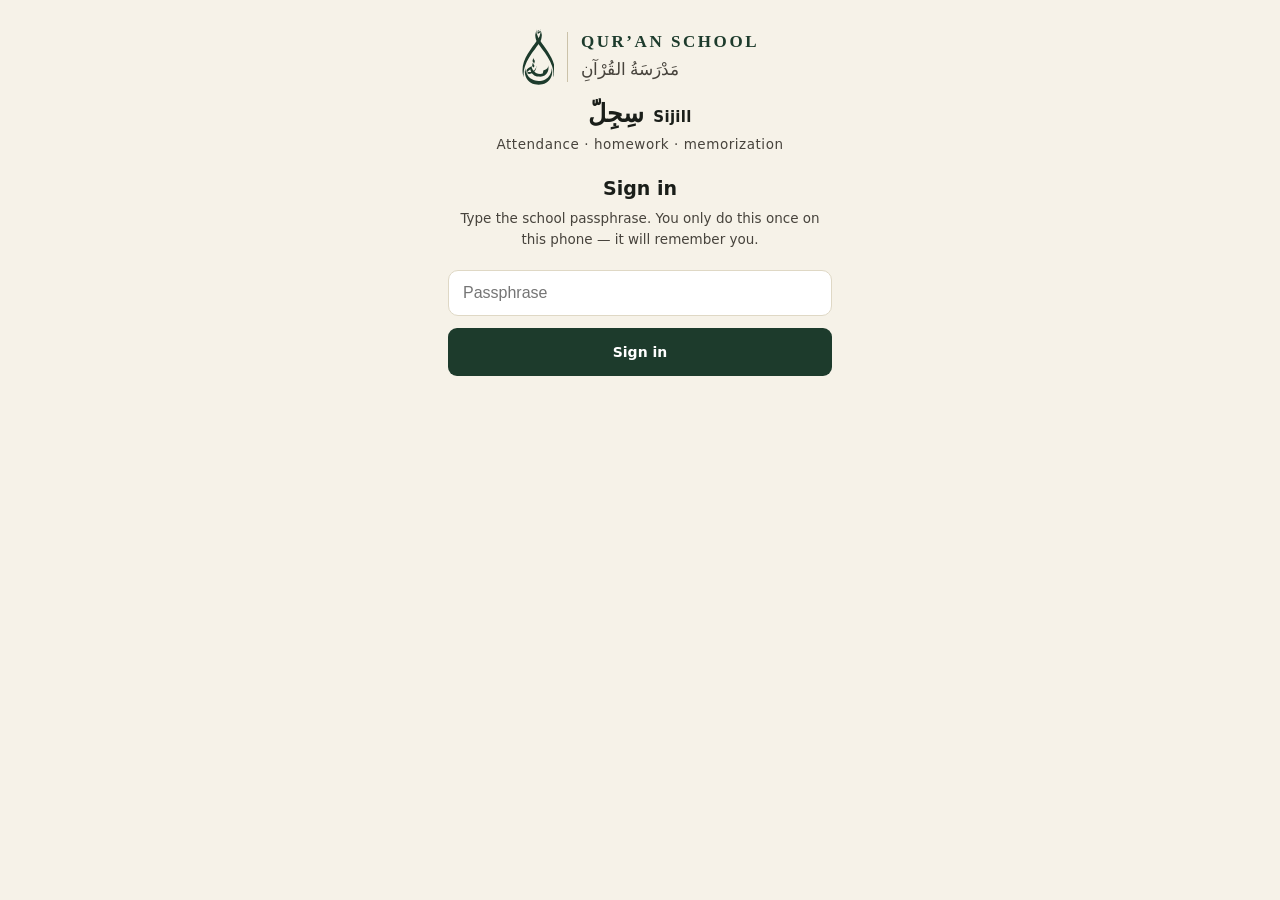
==== index.html @ 25817081 "Add files via upload" ====
<!doctype html>
<html lang="en">
<head>
<meta charset="utf-8">
<meta name="viewport" content="width=device-width,initial-scale=1,viewport-fit=cover">
<meta name="theme-color" content="#1D3B2C">
<title>Sijill · Teacher</title>
<!-- No web fonts, on purpose. Loading them would mean every phone that opens
     this page asks Google for a file before it can draw the screen: a third
     party told who is using the school's tool and when, a delay on a weak
     classroom signal, and a page that renders wrong if that request fails.
     The stacks in sijill.css use what the phone already has. -->
<link rel="stylesheet" href="sijill.css">
<link rel="icon" href="icon-t-192.png?v=4">
<!-- 180 is the size iOS actually wants, and ?v=2 gets past a cached copy of
     the old one. A shortcut already on a home screen keeps its picture until
     it is deleted and added again — nothing served from here can change it. -->
<link rel="apple-touch-icon" sizes="180x180" href="icon-t-180.png?v=4">
<link rel="manifest" href="manifest.json?v=4">
<style>
  /* screens that only exist in the real app, not in the mockup */
  .gate{max-width:420px;margin:0 auto;padding:28px 18px}
  .gate .logo{justify-content:center;margin-bottom:22px}
  .gate h1{font-size:19px;margin:0 0 6px;text-align:center}
  .gate p{font-size:13.5px;color:var(--ink-2);text-align:center;margin:0 0 20px;line-height:1.55}
  .gate input[type=password],.gate input[type=text]{width:100%;padding:13px 14px;font-size:16px;
    border:1px solid var(--line);border-radius:10px;background:var(--surface);color:var(--ink)}
  .gate .btn{width:100%;margin-top:12px;padding:13px}
  .err{background:var(--crit-soft);border:1px solid var(--crit);color:var(--crit);
    border-radius:10px;padding:10px 12px;font-size:13px;font-weight:600;margin-top:12px}
  .err[hidden]{display:none}
  .pick{display:flex;flex-direction:column;gap:7px;margin-top:6px}
  .pick button{background:var(--surface);border:1px solid var(--line);border-radius:10px;
    padding:13px 15px;font-size:15px;font-weight:600;text-align:start;color:var(--ink)}
  .pick button:hover{background:var(--surface-2)}
  .spin{display:inline-block;width:14px;height:14px;border:2px solid var(--line-2);
    border-top-color:var(--lapis);border-radius:50%;animation:sp .7s linear infinite;vertical-align:-2px}
  @keyframes sp{to{transform:rotate(360deg)}}
  .loading{padding:26px;text-align:center;color:var(--ink-3);font-size:13.5px}

  /* Phones. A teacher holding a phone one-handed in a classroom must never
     have to scroll sideways to find a button, so nothing is allowed to push
     the page wider than the screen. */
  .bar{flex-wrap:wrap;row-gap:8px}
  #whoAmI{max-width:38vw;overflow:hidden;text-overflow:ellipsis;white-space:nowrap}
  #classPick{max-width:44vw}
  /* `clip`, not `hidden`. They look identical, but overflow-x:hidden makes the
     element a scroll container, and that silently stopped position:sticky from
     working for the "3 of 8 still to go" counter — it scrolled away exactly as
     before while the CSS claimed otherwise. `overflow-x:clip` cuts off sideways
     overflow without creating a scroll container. */
  html,body{max-width:100%;overflow-x:clip}
  .wrap,.pad,.ctx{max-width:100%}
  .srow .nm{overflow-wrap:anywhere}
  /* Comfortable tap targets — Apple and Google both say 44px. */
  .seg3 button{min-width:42px;height:38px}
  .gb{min-width:38px;height:36px}
  .chip{padding:8px 13px}
  .mini,#whoAmI{min-height:34px}
  /* The language/theme bar is pinned to the bottom, so the page needs room
     underneath it or the last card sits behind it and cannot be read. */
  body{padding-bottom:calc(64px + env(safe-area-inset-bottom,0px))}

  /* Students' names are written in Latin letters and they appear inside
     Arabic sentences. Without isolating them, the browser's bidirectional
     rules drag the full stop to the wrong end and "Jad H." comes out as
     ".Jad H". Isolation tells it to lay each name out on its own terms. */
  /* `plaintext` reads the first real letter and lays the whole run out in
     that direction — the CSS equivalent of dir="auto". `isolate` alone was
     not enough: the box was still right-to-left, so "Jad H." kept coming out
     as ".Jad H". This also does the right thing if a name IS Arabic, which
     `direction: ltr` would not. */
  .srow .nm, #stuName, #clsTitle, #whoAmI, #coordWho, .pick button, .kid,
  .irow .tr, td, .lbl{
    unicode-bidi:plaintext; text-align:start;
  }
  /* Lines that genuinely mix both scripts only need the parts kept apart. */
  #clsDate, #stuSub, .sess .d, .dt, .irow .m{ unicode-bidi:isolate; }
  .proto .rt button{min-height:34px;min-width:44px}
  .empty{padding:22px;text-align:center;color:var(--ink-3);font-size:13.5px}
</style>
</head>
<body>

<!-- Qur’an School's mark, inlined once per page as a sprite.
     It has to be inline: currentColor does NOT cross into an SVG loaded with
     <img src>, which renders in its own context — so an external file comes out
     black whatever the page's colour is, in both themes. Inline + <use> lets one
     copy of the path data serve every placement and still take the theme's
     colour. -->
<svg width="0" height="0" style="position:absolute" aria-hidden="true" focusable="false">
  <symbol id="crest-mark" viewBox="4.1 -0.2 7.7 14"><path d="M7.8,0.1C7.6,0.5,7.5,1,7.4,1.5c0,0.4,0.1,0.8,0.2,1.2C8,3.5,8.5,4.1,9,4.8c1,1.3,2,2.7,2.5,4.3
		c0.3,0.9,0.4,1.8,0.2,2.7c0,0.1,0-0.1,0,0c0-0.1,0.1-0.2,0.1-0.3c0.1-0.2,0.1-0.4,0.2-0.6c0.6-3.2-1.9-5.7-3.5-8.2
		C8.2,2.3,8,1.9,7.9,1.5C7.8,1.3,7.7,1.1,7.7,0.9c0-0.1,0-0.2,0-0.3c0,0,0-0.1,0-0.1c0,0,0-0.1,0-0.1c0.1-0.3,0-0.1-0.2,0.6
		c0.1-0.2,0.1-0.5,0.2-0.7C7.8,0.2,7.8-0.1,7.8,0.1L7.8,0.1z"/><path d="M8.6,0.1C8.8,0.5,8.9,1,9,1.5c0,0.4-0.1,0.8-0.2,1.2C8.4,3.5,7.9,4.1,7.4,4.8c-1,1.3-2,2.7-2.5,4.3
		c-0.3,0.9-0.4,1.8-0.2,2.7c0,0.1,0-0.1,0,0c0-0.1-0.1-0.2-0.1-0.3c-0.1-0.2-0.1-0.4-0.2-0.6C3.9,7.6,6.3,5.1,7.9,2.7
		c0.2-0.4,0.5-0.7,0.6-1.1c0.1-0.2,0.1-0.4,0.2-0.7c0-0.1,0-0.2,0-0.3c0,0,0-0.1,0-0.1c0,0,0-0.1,0-0.1C8.6,0,8.7,0.2,8.8,0.9
		C8.8,0.7,8.7,0.5,8.7,0.2C8.6,0.2,8.6-0.1,8.6,0.1L8.6,0.1z"/><path d="M11.5,10.2c0-0.2,0-0.4-0.1-0.6c0-0.1,0-0.2,0-0.3c0,0,0-0.1,0,0c0,0.6-0.1,1.2-0.4,1.7
	c-1.1,2.1-4.4,2.1-5.5,0.1c0,0,0,0,0-0.1C5.1,10.5,5,9.9,5,9.3c0-0.1,0,0.1,0,0c0,0.1,0,0.2,0,0.3c0,0.2-0.1,0.4-0.1,0.6
	c0,0.1,0,0.1,0,0.2c0,1.4,1,2.7,2.4,3c0.6,0.1,1.3,0.1,1.8,0c1.4-0.3,2.4-1.6,2.4-3C11.5,10.3,11.5,10.2,11.5,10.2z"/><path d="M6.5,8.8"/><path d="M6.5,9c0,0,0.1,0.6,0.3,0.9c0.4,0.7,1.1,1,1.8,1v0c0,0,0,0,0,0c0,0,0,0,0,0v0c0.2,0,0.4,0,0.6-0.1
		c0-0.1,0.1-0.3,0.1-0.4c0,0,0.1-0.4,0.1-0.4c0,0,0,0,0.1,0c0.6-0.1,1.1-0.6,1.1-1.2c0,0,0,0,0,0c0,0,0,0,0,0c0,0.1,0,0.1,0,0.2
		c0,0.1,0,0.2,0,0.4c0,0,0,0.1,0,0.1c0,0.9-0.6,1.8-1.6,2c-0.2,0-0.4,0.1-0.6,0c-0.2,0-0.4,0-0.6,0c-0.9-0.2-1.5-1-1.6-1.8
		c0,0.1-0.1,0.1-0.1,0.2c-0.3,0.3-0.7,0.4-0.8,0.9c0,0.1,0-0.1,0-0.1c0-0.2,0-0.3,0-0.5c0-0.3,0.1-0.5,0.4-0.7
		C6.1,9.3,6.4,9.2,6.5,9c0-0.1,0-0.1,0-0.1l0-0.1"/><path d="M5.5,10.8c0.7,0.2,1.4,0,1.8-0.6c0.3-0.4,0.4-0.9,0.4-1.3c0-0.1,0-0.1,0,0c0,0.1,0,0.2,0,0.3
		c0,0,0.1-0.4,0-0.2c0,0,0,0.1,0,0.1c0,0.1-0.1,0.2-0.1,0.3C7.5,9.6,7.3,9.8,7.2,10c-0.4,0.4-1.1,0.5-1.6,0.4
		C5.6,10.3,5.5,10.8,5.5,10.8L5.5,10.8z"/><path d="M8.2,1.1C8.1,1.2,8,1.3,8,1.3c0,0,0,0,0,0c0,0,0,0,0,0l0-0.2c0,0,0-0.1,0-0.1C8,1,7.9,0.9,8,0.7l0-0.3
	c0,0,0,0,0.1,0c0.1,0,0.1,0,0.2,0c0.1,0,0.1,0.1,0.1,0.1l0,0.2c0,0,0,0,0,0c0,0,0,0,0,0c0-0.1-0.1-0.1-0.1-0.1c-0.1,0-0.1,0-0.2,0
	c0,0.1,0.1,0.2,0.2,0.1c0.1,0,0.2-0.1,0.4-0.2l0,0.3C8.5,0.9,8.4,1,8.2,1.1z"/><path d="M7.2,8.9c0-0.3-0.4-0.5-0.4-0.8c0,0,0,0.1,0,0.1c0,0,0,0,0,0c0,0,0-0.1,0-0.1c0,0,0,0.1,0,0.1
		c0,0.2-0.1,0.3-0.1,0.5c-0.1,0.2,0,0.3,0.1,0.5C6.9,9.2,7.1,9.3,7,9.5c0-0.1,0.1-0.2,0.1-0.3C7.2,9.1,7.2,9,7.2,8.9L7.2,8.9z"/><path d="M7.3,7.8c0-0.3-0.4-0.5-0.4-0.8c0,0,0,0.1,0,0.1c0,0,0,0,0,0c0,0,0-0.1,0-0.1c0,0,0,0.1,0,0.1
		c0,0.2-0.1,0.3-0.1,0.5C6.7,7.7,6.7,7.9,6.9,8C7,8.2,7.1,8.3,7.1,8.5c0-0.1,0.1-0.2,0.1-0.3C7.2,8.1,7.3,8,7.3,7.8L7.3,7.8z"/></symbol>
  <symbol id="crest-full" viewBox="0 0 16 16"><path d="M4.5,14.5h0.2l0.3,0.8l0.3-0.8h0.2v0.9H5.4v-0.8h0l-0.3,0.8H5l-0.3-0.8h0v0.8H4.5V14.5z"/><path d="M6.1,14.5h0.1l0.4,0.9H6.5l-0.1-0.2H6l-0.1,0.2H5.7L6.1,14.5z M6.2,14.6L6,15.1h0.4L6.2,14.6z"/><path d="M6.8,14.5h0.3c0.1,0,0.1,0,0.2,0c0.1,0,0.1,0.1,0.2,0.1s0.1,0.1,0.1,0.1s0,0.1,0,0.2c0,0.1,0,0.1,0,0.2
			c0,0.1-0.1,0.1-0.1,0.2c0,0-0.1,0.1-0.2,0.1s-0.1,0-0.2,0H6.8V14.5z M6.9,15.3h0.1c0.1,0,0.1,0,0.2,0c0,0,0.1,0,0.1-0.1
			c0,0,0.1-0.1,0.1-0.1c0,0,0-0.1,0-0.2c0-0.1,0-0.1,0-0.1c0,0,0-0.1-0.1-0.1c0,0-0.1-0.1-0.1-0.1c0,0-0.1,0-0.1,0H6.9V15.3z"/><path d="M7.8,14.5H8c0,0,0,0,0.1,0s0,0,0.1,0c0,0,0,0,0.1,0c0,0,0,0,0.1,0c0,0,0,0,0,0c0,0,0,0,0,0c0,0,0,0,0,0.1
			c0,0,0,0,0,0.1s0,0.1,0,0.1c0,0,0,0,0,0.1s0,0-0.1,0c0,0,0,0-0.1,0v0c0,0,0,0,0,0c0,0,0,0,0,0c0,0,0,0,0,0.1l0.2,0.4H8.3l-0.1-0.3
			c0,0,0,0,0-0.1s0,0,0,0c0,0,0,0,0,0s0,0,0,0H7.9v0.4H7.8V14.5z M7.9,14.9H8c0.1,0,0.1,0,0.2,0c0,0,0.1-0.1,0.1-0.1
			c0,0,0-0.1,0-0.1c0,0-0.1,0-0.1,0H7.9V14.9z"/><path d="M8.9,14.5h0.1l0.4,0.9H9.3l-0.1-0.2H8.8l-0.1,0.2H8.5L8.9,14.5z M9,14.6l-0.2,0.5h0.4L9,14.6z"/><path d="M10,14.6C10,14.6,10,14.6,10,14.6C10,14.6,10,14.6,10,14.6c-0.1,0-0.1,0-0.1,0c0,0,0,0,0,0c0,0,0,0-0.1,0
			s0,0-0.1,0c0,0,0,0,0,0c0,0,0,0,0,0.1c0,0,0,0.1,0,0.1s0,0,0.1,0.1c0,0,0.1,0,0.1,0c0,0,0.1,0,0.1,0s0,0,0.1,0.1c0,0,0,0,0,0.1
			s0,0.1,0,0.1c0,0,0,0.1,0,0.1c0,0,0,0.1-0.1,0.1s-0.1,0-0.1,0s-0.1,0-0.1,0c0,0-0.1,0-0.1,0c0,0-0.1,0-0.1,0l0-0.1c0,0,0,0,0,0
			c0,0,0,0,0,0s0,0,0.1,0c0,0,0,0,0.1,0c0,0,0,0,0.1,0c0,0,0,0,0.1,0s0,0,0,0c0,0,0,0,0-0.1s0,0,0-0.1s0,0,0,0c0,0,0,0-0.1,0
			c0,0,0,0-0.1,0c0,0-0.1,0-0.1,0c0,0,0,0-0.1-0.1s0,0,0-0.1c0,0,0-0.1,0-0.1c0,0,0-0.1,0-0.1s0-0.1,0.1-0.1c0,0,0.1,0,0.1,0
			c0,0,0.1,0,0.1,0c0,0,0.1,0,0.1,0c0,0,0.1,0,0.1,0L10,14.6z"/><path d="M10.6,14.5h0.1l0.4,0.9H11l-0.1-0.2h-0.5l-0.1,0.2h-0.1L10.6,14.5z M10.6,14.6l-0.2,0.5h0.4L10.6,14.6z"/><path d="M11.3,14.5h0.1v0.4h0.5v-0.4H12v0.9h-0.1V15h-0.5v0.4h-0.1V14.5z"/><path d="M7.8,0.1C7.6,0.5,7.5,1,7.4,1.5c0,0.4,0.1,0.8,0.2,1.2C8,3.5,8.5,4.1,9,4.8c1,1.3,2,2.7,2.5,4.3
		c0.3,0.9,0.4,1.8,0.2,2.7c0,0.1,0-0.1,0,0c0-0.1,0.1-0.2,0.1-0.3c0.1-0.2,0.1-0.4,0.2-0.6c0.6-3.2-1.9-5.7-3.5-8.2
		C8.2,2.3,8,1.9,7.9,1.5C7.8,1.3,7.7,1.1,7.7,0.9c0-0.1,0-0.2,0-0.3c0,0,0-0.1,0-0.1c0,0,0-0.1,0-0.1c0.1-0.3,0-0.1-0.2,0.6
		c0.1-0.2,0.1-0.5,0.2-0.7C7.8,0.2,7.8-0.1,7.8,0.1L7.8,0.1z"/><path d="M8.6,0.1C8.8,0.5,8.9,1,9,1.5c0,0.4-0.1,0.8-0.2,1.2C8.4,3.5,7.9,4.1,7.4,4.8c-1,1.3-2,2.7-2.5,4.3
		c-0.3,0.9-0.4,1.8-0.2,2.7c0,0.1,0-0.1,0,0c0-0.1-0.1-0.2-0.1-0.3c-0.1-0.2-0.1-0.4-0.2-0.6C3.9,7.6,6.3,5.1,7.9,2.7
		c0.2-0.4,0.5-0.7,0.6-1.1c0.1-0.2,0.1-0.4,0.2-0.7c0-0.1,0-0.2,0-0.3c0,0,0-0.1,0-0.1c0,0,0-0.1,0-0.1C8.6,0,8.7,0.2,8.8,0.9
		C8.8,0.7,8.7,0.5,8.7,0.2C8.6,0.2,8.6-0.1,8.6,0.1L8.6,0.1z"/><path d="M11.5,10.2c0-0.2,0-0.4-0.1-0.6c0-0.1,0-0.2,0-0.3c0,0,0-0.1,0,0c0,0.6-0.1,1.2-0.4,1.7
	c-1.1,2.1-4.4,2.1-5.5,0.1c0,0,0,0,0-0.1C5.1,10.5,5,9.9,5,9.3c0-0.1,0,0.1,0,0c0,0.1,0,0.2,0,0.3c0,0.2-0.1,0.4-0.1,0.6
	c0,0.1,0,0.1,0,0.2c0,1.4,1,2.7,2.4,3c0.6,0.1,1.3,0.1,1.8,0c1.4-0.3,2.4-1.6,2.4-3C11.5,10.3,11.5,10.2,11.5,10.2z"/><path d="M6.5,8.8"/><path d="M6.5,9c0,0,0.1,0.6,0.3,0.9c0.4,0.7,1.1,1,1.8,1v0c0,0,0,0,0,0c0,0,0,0,0,0v0c0.2,0,0.4,0,0.6-0.1
		c0-0.1,0.1-0.3,0.1-0.4c0,0,0.1-0.4,0.1-0.4c0,0,0,0,0.1,0c0.6-0.1,1.1-0.6,1.1-1.2c0,0,0,0,0,0c0,0,0,0,0,0c0,0.1,0,0.1,0,0.2
		c0,0.1,0,0.2,0,0.4c0,0,0,0.1,0,0.1c0,0.9-0.6,1.8-1.6,2c-0.2,0-0.4,0.1-0.6,0c-0.2,0-0.4,0-0.6,0c-0.9-0.2-1.5-1-1.6-1.8
		c0,0.1-0.1,0.1-0.1,0.2c-0.3,0.3-0.7,0.4-0.8,0.9c0,0.1,0-0.1,0-0.1c0-0.2,0-0.3,0-0.5c0-0.3,0.1-0.5,0.4-0.7
		C6.1,9.3,6.4,9.2,6.5,9c0-0.1,0-0.1,0-0.1l0-0.1"/><path d="M5.5,10.8c0.7,0.2,1.4,0,1.8-0.6c0.3-0.4,0.4-0.9,0.4-1.3c0-0.1,0-0.1,0,0c0,0.1,0,0.2,0,0.3
		c0,0,0.1-0.4,0-0.2c0,0,0,0.1,0,0.1c0,0.1-0.1,0.2-0.1,0.3C7.5,9.6,7.3,9.8,7.2,10c-0.4,0.4-1.1,0.5-1.6,0.4
		C5.6,10.3,5.5,10.8,5.5,10.8L5.5,10.8z"/><path d="M8.2,1.1C8.1,1.2,8,1.3,8,1.3c0,0,0,0,0,0c0,0,0,0,0,0l0-0.2c0,0,0-0.1,0-0.1C8,1,7.9,0.9,8,0.7l0-0.3
	c0,0,0,0,0.1,0c0.1,0,0.1,0,0.2,0c0.1,0,0.1,0.1,0.1,0.1l0,0.2c0,0,0,0,0,0c0,0,0,0,0,0c0-0.1-0.1-0.1-0.1-0.1c-0.1,0-0.1,0-0.2,0
	c0,0.1,0.1,0.2,0.2,0.1c0.1,0,0.2-0.1,0.4-0.2l0,0.3C8.5,0.9,8.4,1,8.2,1.1z"/><path d="M7.2,8.9c0-0.3-0.4-0.5-0.4-0.8c0,0,0,0.1,0,0.1c0,0,0,0,0,0c0,0,0-0.1,0-0.1c0,0,0,0.1,0,0.1
		c0,0.2-0.1,0.3-0.1,0.5c-0.1,0.2,0,0.3,0.1,0.5C6.9,9.2,7.1,9.3,7,9.5c0-0.1,0.1-0.2,0.1-0.3C7.2,9.1,7.2,9,7.2,8.9L7.2,8.9z"/><path d="M7.3,7.8c0-0.3-0.4-0.5-0.4-0.8c0,0,0,0.1,0,0.1c0,0,0,0,0,0c0,0,0-0.1,0-0.1c0,0,0,0.1,0,0.1
		c0,0.2-0.1,0.3-0.1,0.5C6.7,7.7,6.7,7.9,6.9,8C7,8.2,7.1,8.3,7.1,8.5c0-0.1,0.1-0.2,0.1-0.3C7.2,8.1,7.3,8,7.3,7.8L7.3,7.8z"/></symbol>
</svg>


<!-- ===================== SIGN IN ===================== -->
<section class="view" id="v-gate">
  <div class="gate">
    <!-- The school owns the tool, so the school is read first: its mark and
         name the way the website sets them, then Sijill underneath as the
         thing you are signing in to. The old order read as one name,
         "Sijill Qur'an School". -->
    <div class="slock">
      <svg class="school" aria-hidden="true" focusable="false"><use href="#crest-mark"/></svg>
      <span class="slock-rule"></span>
      <span class="slock-t">
        <span class="slock-en schoolname" id="gateSchool">Qur’an School</span>
        <span class="slock-ar">مَدْرَسَةُ القُرْآنِ</span>
      </span>
    </div>
    <div class="applock"><span class="ar">سِجِلّ</span><span class="en">Sijill</span></div>
    <p class="tagline" data-t="tagline">Attendance · homework · memorization</p>
    <h1 data-t="gateTitle">Sign in</h1>
    <p data-t="gateHelp">Type the school passphrase. You only do this once on this phone — it will remember you.</p>
    <form id="gateForm" autocomplete="off">
      <input type="password" id="gatePass" placeholder="Passphrase" autocomplete="current-password" enterkeyhint="go">
      <button class="btn" type="submit" id="gateGo" data-t="gateGo">Sign in</button>
    </form>
    <div class="err" id="gateErr" hidden></div>
  </div>
</section>

<!-- ===================== PICK YOUR NAME ===================== -->
<section class="view" id="v-who" hidden>
  <div class="gate">
    <div class="slock">
      <svg class="school" aria-hidden="true" focusable="false"><use href="#crest-mark"/></svg>
      <span class="slock-rule"></span>
      <span class="slock-t">
        <span class="slock-en schoolname">Qur’an School</span>
        <span class="slock-ar">مَدْرَسَةُ القُرْآنِ</span>
      </span>
    </div>
    <div class="applock"><span class="ar">سِجِلّ</span><span class="en">Sijill</span></div>
    <p class="tagline" data-t="tagline">Attendance · homework · memorization</p>
    <h1 data-t="whoTitle">Who is teaching?</h1>
    <p data-t="whoHelp">Pick your name. Everything you record today is signed with it, so a mistake can always be traced back and corrected.</p>
    <div class="pick" id="whoList"></div>
    <div style="height:14px"></div>
    <button class="btn ghost sm" id="whoAdd" data-t="whoAdd">My name is not on the list</button>
    <div class="err" id="whoErr" hidden></div>
  </div>
</section>

<!-- ===================== TEACHER · CLASS ===================== -->
<section class="view wrap" id="v-class" hidden>
  <div class="bar">
    <!-- Only when a coordinator opened this register from their calendar.
         The class view is normally the home screen and has nothing to go back
         to; arriving from the calendar it does, and without this there is no
         way out but the browser's own back. -->
    <button class="back" id="backCoord" data-t="back" hidden>‹ Back</button>
    <svg class="crest" aria-label="Qur’an School" role="img"><use href="#crest-mark"/></svg>
    <span class="barschool">Qur’an School</span>
    <div class="logo"><span class="ar">سِجِلّ</span><span class="en"><b>Sijill</b></span></div>
    <span class="sp"></span>
    <select id="classPick" class="mini" style="padding:6px 8px;max-width:140px"></select>
    <!-- The caret is the whole point: without it this reads as a label and
         nobody discovers that picking the wrong name is fixable. -->
    <button class="mini" id="whoAmI">—</button>
    <button class="mini" id="gear" title="Settings" aria-label="Settings">⚙</button>
  </div>
  <div class="ctx"><h1 id="clsTitle">—</h1><div class="sub" id="clsDate">—</div></div>
  <div class="pad">
    <!-- The class days, newest first, each carrying whether it was ever
         logged. A strip rather than a month grid: the school meets twice a
         week, so a month is thirty cells of which eight mean anything, and
         this is read with a thumb in a classroom. It is always visible
         rather than hidden behind the date, because a volunteer teacher does
         not tap grey text to find out it was a button. -->
    <div class="daystrip" id="dayStrip" hidden></div>
    <div id="saveBar"></div>
    <!-- Shown only when the register on screen is for a day still ahead. -->
    <div class="aheadnote" id="aheadNote" hidden></div>
    <!-- And when it is for a day deliberately chosen out of the past. Not a
         dialog: a standing line, because the mistake to design against is a
         teacher marking today's register against the 16th, and the defence
         for that is orientation that does not go away. -->
    <div class="backnote" id="backNote" hidden></div>
    <!-- "3 of 8 still to go" is the most useful thing on the screen and it
         used to scroll away the moment you started working. It now sticks. -->
    <div id="doneBar" class="sticky"></div>
    <!-- What is still missing on THIS day, in the teacher's own words. Here
         rather than only on the coordinator's screen: the person who can
         still fix it is the one looking at the register. -->
    <div id="gapBar" hidden></div>
    <div id="joinedBar" hidden></div>
    <!-- Mark all present keeps the full width; the two occasional buttons
         share a line, so the first student's name is above the fold. -->
    <div class="actionrow">
      <button class="btn" id="allPresent" data-t="markAll">Mark all present</button>
    </div>
    <div class="actionrow tight">
      <button class="btn ghost sm" id="bulkHw" data-t="bulkHw">+ Homework for the whole class</button>
      <button class="btn ghost sm" id="undoBtn" data-t="undo" disabled>↶ Undo last change</button>
    </div>
    <div class="tally" id="tally"></div>
    <div class="slist" id="slist"><div class="loading"><span class="spin"></span></div></div>
    <div style="height:14px"></div>
    <!-- The key to the trend arrows in front of each name. They have no room
         for words up there, so the words go here. -->
    <div id="trendKey"></div>
    <!-- What the class did together, read by every family in it. Below the
         register, because the register is the job and this is the write-up
         that follows it. -->
    <div class="cnote" id="cnoteBox" hidden>
      <h2 data-t="cnTitle">What the class did today</h2>
      <p class="warn" data-t="cnHint">Every parent in this class sees this. Write about the class, never about a child by name.</p>
      <textarea id="cnoteText" rows="3" maxlength="600"></textarea>
      <div class="row">
        <span class="count" id="cnoteCount"></span>
        <span class="sp"></span>
        <button class="btn ghost sm" id="cnoteClear" data-t="cnClear" hidden>Remove note</button>
        <button class="btn sm" id="cnoteSave" data-t="cnSave">Save note</button>
      </div>
      <div class="who" id="cnoteBy"></div>
    </div>
    <!-- Notices. Deliberately a separate box from the class note above, and
         below it: the note is a record of what happened, a notice is an
         announcement about what is going to. One box doing both would turn
         the record into a noticeboard, and the record is the thing families
         actually read. -->
    <div class="ntbox" id="noticeBox" hidden>
      <h2 data-t="ntTitle">Notice for families</h2>
      <div id="noticeList"></div>
      <button class="btn ghost sm" id="noticeAdd" data-t="ntAdd">Write a notice</button>
    </div>
    <div class="note" data-t="clsHint">Tap a name to record recitation. Everything saves as you tap.</div>
  </div>
</section>

<!-- ===================== TEACHER · STUDENT ===================== -->
<section class="view wrap" id="v-student" hidden>
  <div class="bar">
    <button class="back" id="backCls" data-t="back">‹ Back</button>
    <span class="brandsub"><svg class="crest" aria-hidden="true" focusable="false"><use href="#crest-mark"/></svg><span class="logo"><span class="ar">سِجِلّ</span><span class="en"><b>Sijill</b></span></span></span>
    <span class="sp"></span>
    <!-- Which child of how many, and a way to jump to a different one. The
         next name in the list is often not the next child the teacher will
         call, so "Next" alone would not be enough. -->
    <button class="mini" id="stuPos" hidden>— ⌄</button>
    <button class="mini" id="openTree" data-t="fullMushaf">☰ Full mushaf</button>
    <button class="mini" id="gearStu" title="Settings" aria-label="Settings">⚙</button>
  </div>
  <div class="ctx"><h1 id="stuName">—</h1><div class="sub" id="stuSub">—</div></div>
  <!-- Teachers asked to see what a family sees. It opens the real family
       page in preview mode, not a second rendering of it. -->
  <button class="lnk pvlink" id="pvOpen" data-t="pvOpen" hidden>See what the family sees</button>
  <div class="pad" id="stuBody"><div class="loading"><span class="spin"></span></div></div>
  <!-- The walk through the class. A teacher who has to go back to the list
       between every child loses their place eight times a night. -->
  <div class="pad" id="stuNav" hidden>
    <button class="btn" id="nextStu">Next student ›</button>
  </div>
</section>

<!-- ===================== FULL MUSHAF / LIVE AUDIT ===================== -->
<section class="view wrap" id="v-mushaf" hidden>
  <div class="bar">
    <button class="back" id="mtBack" data-t="back">‹ Back</button>
    <span class="brandsub"><svg class="crest" aria-hidden="true" focusable="false"><use href="#crest-mark"/></svg><span class="logo"><span class="ar">سِجِلّ</span><span class="en"><b>Sijill</b></span></span></span>
    <span class="sp"></span>
    <span class="mini" id="mtWho">—</span>
    <button class="mini" id="gearMushaf" title="Settings" aria-label="Settings">⚙</button>
  </div>
  <div class="ctx"><h1 id="mtTitle">—</h1><div class="sub" id="mtSub">—</div></div>
  <div class="pad" id="mtBody"><div class="loading"><span class="spin"></span></div></div>
</section>

<!-- ===================== COORDINATOR ===================== -->
<section class="view wrap wide" id="v-coord" hidden>
  <div class="bar">
    <button class="back" id="backCls2" data-t="back">‹ Back to class</button>
    <span class="brandsub"><svg class="crest" aria-hidden="true" focusable="false"><use href="#crest-mark"/></svg><span class="logo"><span class="ar">سِجِلّ</span><span class="en"><b>Sijill</b></span></span></span>
    <span class="sp"></span><span class="mini" id="coordWho">Coordinator</span>
    <button class="mini" id="gearCoord" title="Settings" aria-label="Settings">⚙</button>
  </div>
  <div class="pad">
    <div class="mtabs" id="ctabs"></div>
    <div id="cbody"><div class="loading"><span class="spin"></span></div></div>
  </div>
</section>

<div class="toast" id="toast" hidden><span id="toastMsg"></span><button id="toastUndo">Undo</button></div>
<div class="sheet" id="sheet" hidden><div class="in">
  <h3 id="shTitle"></h3><div id="shBody"></div>
  <div class="actionrow" style="margin-top:14px">
    <button class="btn" id="shOk">OK</button><button class="btn ghost" id="shNo">Cancel</button></div>
</div></div>

<!-- Language and theme used to hold a permanent strip across the bottom of
     every screen — two controls a teacher touches about twice a year, on the
     screen where vertical space is scarcest. They now live behind the ⚙ in
     the top bar, along with Sign out, which was previously one mis-tap away
     from the register and cost a passphrase to recover from.

     The buttons themselves stay in the page rather than being rebuilt inside
     the sheet: i18n.js writes the current language onto #lang by id, and a
     settings panel that rebuilt them would quietly stop showing the right
     one. The sheet borrows these nodes and hands them back. -->
<div class="proto" id="footer" hidden>
  <span class="tag" id="envTag">SIJILL</span>
  <span class="sw" style="flex:1"></span>
  <div class="rt" id="footerBtns"><button id="lang">العربية</button><button id="theme" aria-label="Light or dark"><svg class="ticon" viewBox="0 0 16 16" aria-hidden="true" focusable="false"><circle cx="8" cy="8" r="6.3" fill="none" stroke="currentColor" stroke-width="1.6"/><path d="M8 1.7a6.3 6.3 0 0 0 0 12.6z" fill="currentColor"/></svg></button></div>
</div>

<script src="config.js"></script>
<script src="api.js"></script>
<script src="i18n.js"></script>
<script src="app.js"></script>
<script src="coord.js"></script>
<script src="mushaf.js"></script>
</body>
</html>
---- sijill.css ----
/* Sijill · سِجِلّ — shared stylesheet
   Lifted unchanged from the signed-off mockup: same palette (validated for
   colour-blind readability), same dark mode, same right-to-left handling.
   If you change a colour here, re-check it against the attendance states —
   they are the one place colour carries meaning. */
:root{
  /* The school's own palette, taken from its website: cream paper, white
     cards, the deep green of the hero band, and the brass of its mark.
     --lapis keeps its name because 40-odd rules refer to it; it is now the
     brand green. Renaming it would touch every file for no gain. */
  --paper:#F6F2E8; --surface:#FFFFFF; --surface-2:#EDE7D7; --surface-3:#E2DAC5;
  --ink:#1A1E19; --ink-2:#47433C; --ink-3:#625E55;
  --line:#DFD8C5; --line-2:#CBC2A9;
  --lapis:#1D3B2C; --lapis-ink:#FFFFFF; --lapis-soft:#E4EBE3;
  /* Brass is an ACCENT only — never a button. It sits 1 degree of hue from
     the "late" amber below, so a brass button would read as a late marker. */
  --brass:#BAA168; --brass-ink:#826939; --brass-soft:#F3EBD8;
  --hw-new:#0F6B73; --hw-new-soft:#DCEDEF;   /* teal      — not a grade */
  --hw-rev:#9A4B2A; --hw-rev-soft:#F6E4DB;   /* terracotta — not a grade */
  /* 'average' shipped green, because it is a PASS and the semantics said
     green. Two classes in, teachers reported it reads as 'good' — which it
     does: two greens side by side, a thumb moving fast, and the meaning
     never gets a chance to matter. Legibility beats semantics on a button.
     Blue is the only hue left: amber is 'again' and 'late', purple is
     'not ready' and 'excused', crimson is an unexplained absence, and brass
     is the brand accent and never a button. It is also the kindest choice
     for a colour-blind teacher, green/amber being the confusable pair.
     Muted and slate-leaning rather than vivid, so it sits on warm cream. */
  --avg:#1F5E8C; --avg-soft:#DEEAF3; --avg-ink:#FFFFFF;
  /* attendance states — validated palette. Flags reuse the state colour of
     whatever caused them, so colour always means the same thing. The hues are
     unchanged from the navy design: teachers have already learned them, and
     they are the one place colour carries meaning rather than decoration. */
  --ok:#0E7551;   --ok-soft:#DDEADD;   --ok-ink:#FFFFFF;   /* present / solid  */
  --late:#916000; --late-fill:#D18F00; --late-soft:#F7E9CF;--late-ink:#2A1B00;  /* late only */
  --exc:#6A4BA8;  --exc-soft:#E8E1F4;  --exc-ink:#FFFFFF;  /* excused absence  */
  --crit:#98122B; --crit-soft:#F7DFD9; --crit-ink:#FFFFFF; /* unexplained      */
  --rev:#916000;  --rev-soft:#F7E9CF;                      /* needs review     */
  --shadow:0 1px 2px rgba(40,34,20,.07), 0 8px 24px -14px rgba(40,34,20,.26);
  /* Fonts the device already has. Nothing is downloaded from anywhere.
     The Arabic stacks name each platform's own Qur'anic-style face first —
     Geeza Pro on iPhone, Noto Naskh on Android, Traditional Arabic on
     Windows — so the surah names render in naskh rather than in whatever the
     sans-serif default happens to be. If a name is missing the browser simply
     moves to the next one; nothing breaks. */
  --sans:system-ui, -apple-system, "Segoe UI", Roboto, "Helvetica Neue", Arial, sans-serif;
  --mono:ui-monospace, SFMono-Regular, Menlo, Consolas, "Liberation Mono", monospace;
  --serif:"Amiri", "Scheherazade New", "Noto Naskh Arabic", "Geeza Pro",
          "Traditional Arabic", "Times New Roman", Georgia, serif;
  --calig:"Aref Ruqaa", "Amiri", "Noto Naskh Arabic", "Geeza Pro",
          "Traditional Arabic", Georgia, serif;
}
@media (prefers-color-scheme: dark){ :root:not([data-theme="light"]){
  /* The website is light-only, so this half has no reference to copy. It is
     built from the same two colours: the green pulled down to a near-black
     ground, the cream pulled up to become the ink, and the mark's gold kept
     as the accent. */
  --paper:#0E1411; --surface:#16201A; --surface-2:#1D2A22; --surface-3:#26352B;
  --ink:#ECE8DB; --ink-2:#C9C4B6; --ink-3:#9F9B91;
  --line:#2B3830; --line-2:#3B4A40;
  --lapis:#8FC9A6; --lapis-ink:#0C1710; --lapis-soft:#1B2E23;
  --brass:#D9B44A; --brass-ink:#E3C46E; --brass-soft:#2E2714;
  --hw-new:#6FC8D2; --hw-new-soft:#11292D;
  --hw-rev:#E8A183; --hw-rev-soft:#2F1A12;
  --avg:#7FB6DE; --avg-soft:#13232F; --avg-ink:#07131C;
  --ok:#5FCFA2;   --ok-soft:#13291F;   --ok-ink:#07150F;
  --late:#EFB840; --late-fill:#EFB840; --late-soft:#332612; --late-ink:#1E1407;
  --exc:#B2A2F7;  --exc-soft:#241F3C;  --exc-ink:#100C24;
  --crit:#F4707F; --crit-soft:#36161B; --crit-ink:#1B0910;
  --rev:#EFB840;  --rev-soft:#332612;
  --shadow:0 1px 2px rgba(0,0,0,.45), 0 8px 24px -14px rgba(0,0,0,.72);
}}
:root[data-theme="dark"]{
  /* The website is light-only, so this half has no reference to copy. It is
     built from the same two colours: the green pulled down to a near-black
     ground, the cream pulled up to become the ink, and the mark's gold kept
     as the accent. */
  --paper:#0E1411; --surface:#16201A; --surface-2:#1D2A22; --surface-3:#26352B;
  --ink:#ECE8DB; --ink-2:#C9C4B6; --ink-3:#9F9B91;
  --line:#2B3830; --line-2:#3B4A40;
  --lapis:#8FC9A6; --lapis-ink:#0C1710; --lapis-soft:#1B2E23;
  --brass:#D9B44A; --brass-ink:#E3C46E; --brass-soft:#2E2714;
  --hw-new:#6FC8D2; --hw-new-soft:#11292D;
  --hw-rev:#E8A183; --hw-rev-soft:#2F1A12;
  --avg:#7FB6DE; --avg-soft:#13232F; --avg-ink:#07131C;
  --ok:#5FCFA2;   --ok-soft:#13291F;   --ok-ink:#07150F;
  --late:#EFB840; --late-fill:#EFB840; --late-soft:#332612; --late-ink:#1E1407;
  --exc:#B2A2F7;  --exc-soft:#241F3C;  --exc-ink:#100C24;
  --crit:#F4707F; --crit-soft:#36161B; --crit-ink:#1B0910;
  --rev:#EFB840;  --rev-soft:#332612;
  --shadow:0 1px 2px rgba(0,0,0,.45), 0 8px 24px -14px rgba(0,0,0,.72);
}
*{box-sizing:border-box}
body{margin:0;background:var(--paper);color:var(--ink);font-family:var(--sans);font-size:15px;line-height:1.45;-webkit-text-size-adjust:100%}
button{font:inherit;color:inherit;cursor:pointer}
:focus-visible{outline:2px solid var(--lapis);outline-offset:2px;border-radius:5px}
@media (prefers-reduced-motion:reduce){*{animation:none!important;transition:none!important}}

.proto{position:sticky;top:0;z-index:60;background:var(--ink);color:var(--paper);
  padding:calc(7px + env(safe-area-inset-top,0px)) 14px 7px;display:flex;gap:10px;align-items:center;flex-wrap:wrap}
.proto .tag{font-size:9.5px;font-weight:700;letter-spacing:.14em;text-transform:uppercase;opacity:.65;white-space:nowrap}
.proto .sw{display:flex;gap:3px;flex-wrap:wrap;flex:1}
.proto .sw button,.proto .rt button{background:rgba(255,255,255,.1);border:0;border-radius:7px;padding:5px 10px;font-size:12px;font-weight:600;color:inherit;white-space:nowrap}
.proto .sw button[aria-current="true"]{background:var(--paper);color:var(--ink)}
.proto .rt{display:flex;gap:4px}

.wrap{max-width:900px;margin:0 auto;padding:0 0 70px}
.wrap.wide{max-width:1240px}
.view[hidden]{display:none!important}

.bar{background:var(--surface);border-bottom:1px solid var(--line);padding:11px 16px;display:flex;align-items:center;gap:13px}
.logo{display:flex;align-items:baseline;gap:9px;white-space:nowrap}
.logo .ar{font-family:var(--calig);font-size:27px;font-weight:700;line-height:1;color:var(--lapis)}
.logo .en{display:flex;flex-direction:column;gap:1px}
.logo .en b{font-size:13.5px;font-weight:700;line-height:1}
.logo .en span{font-size:8.5px;font-weight:600;letter-spacing:.13em;text-transform:uppercase;color:var(--ink-3)}
.bar .sp{flex:1}
/* The light/dark button used to be the character ◐ (U+25D0). It is not in
   every font, and where it is missing the browser substitutes whatever it
   likes — on one machine it came out as a stray ‹, which is what a parent
   would then have seen printed in the guide. Drawn, it is the same shape on
   every device, and it takes the button's own colour in both themes. */
.ticon{width:13px;height:13px;display:block;flex:none}
button#theme{display:inline-flex;align-items:center;justify-content:center}
.mini{background:var(--surface-2);border:1px solid var(--line);border-radius:8px;padding:5px 9px;font-size:12px;font-weight:600;color:var(--ink-2)}
.back{background:var(--surface-2);border:1px solid var(--line);border-radius:8px;padding:6px 11px;font-size:12.5px;font-weight:600;color:var(--ink-2)}

.ctx{padding:13px 16px 0}
.ctx h1{margin:0;font-size:20px;font-weight:700;letter-spacing:-.01em}
.ctx .sub{font-family:var(--mono);font-size:11.5px;color:var(--ink-3);margin-top:3px;font-variant-numeric:tabular-nums}
.pad{padding:14px 16px}

.pill{display:inline-flex;align-items:center;gap:5px;border-radius:99px;padding:2.5px 9px 2.5px 7px;
  font-size:11px;font-weight:700;white-space:nowrap;border:1px solid transparent}
.pill i{width:8px;height:8px;border-radius:50%;flex:none}
.pill.ok{background:var(--ok-soft);color:var(--ok);border-color:color-mix(in srgb,var(--ok) 58%,transparent)}
.pill.ok i{background:var(--ok)}
.pill.late{background:var(--late-soft);color:var(--late);border-color:color-mix(in srgb,var(--late) 58%,transparent)}
.pill.late i{background:var(--late-fill)}
.pill.exc{background:var(--exc-soft);color:var(--exc);border-color:color-mix(in srgb,var(--exc) 58%,transparent)}
.pill.exc i{background:var(--exc)}
.pill.crit{background:var(--crit-soft);color:var(--crit);border-color:color-mix(in srgb,var(--crit) 58%,transparent)}
.pill.crit i{background:var(--crit)}
.pill.mute{background:var(--surface-2);color:var(--ink-3);border-color:var(--line)}
.pill.mute i{background:var(--ink-3)}

.banner{display:flex;gap:10px;align-items:flex-start;border-radius:11px;padding:11px 13px;font-size:13px;line-height:1.5;margin-bottom:12px}
.banner .ic{font-size:14px;flex:none;font-weight:700}
.banner.exc{background:var(--exc-soft);border:1px solid color-mix(in srgb,var(--exc) 34%,transparent)}
.banner.crit{background:var(--crit-soft);border:1px solid color-mix(in srgb,var(--crit) 36%,transparent)}

.actionrow{display:flex;gap:9px;flex-wrap:wrap;margin-bottom:13px}
.btn{display:inline-flex;align-items:center;justify-content:center;gap:7px;background:var(--lapis);color:var(--lapis-ink);
  border:1px solid transparent;border-radius:9px;padding:10px 15px;font-size:14px;font-weight:600}
.btn.ghost{background:var(--surface);color:var(--ink);border-color:var(--line)}
.btn.sm{padding:7px 12px;font-size:13px}
.tally{display:flex;gap:7px;flex-wrap:wrap;margin-bottom:12px}

.slist{background:var(--surface);border:1px solid var(--line);border-radius:12px;overflow:hidden}
.srow{display:flex;align-items:center;gap:10px;padding:10px 12px;border-bottom:1px solid var(--line)}
.srow:last-child{border-bottom:0}
.srow.absent{background:var(--surface-2)}
.srow.absent .nm{color:var(--ink-2)}
.donebar{display:flex;align-items:center;gap:10px;border-radius:11px;padding:11px 13px;margin-bottom:12px;font-size:14px;font-weight:600}
.donebar.part{background:var(--late-soft);border:1px solid color-mix(in srgb,var(--late) 34%,transparent);color:var(--ink)}
.donebar.all{background:var(--ok-soft);border:1px solid color-mix(in srgb,var(--ok) 34%,transparent);color:var(--ink)}
.donebar .big{font-family:var(--mono);font-size:19px;font-weight:600}
.mtabs{display:flex;gap:3px;background:var(--surface-2);border:1px solid var(--line);border-radius:9px;padding:2px;margin-bottom:14px;flex-wrap:wrap}
.mtabs button{background:none;border:0;border-radius:7px;padding:7px 14px;font-size:13px;font-weight:600;color:var(--ink-3)}
.mtabs button[aria-pressed="true"]{background:var(--surface);color:var(--ink);box-shadow:var(--shadow)}
.chk{display:flex;gap:10px;align-items:flex-start;padding:10px 0;border-bottom:1px solid var(--line);font-size:13.5px}
.chk:last-child{border-bottom:0}
.chk .w{font-family:var(--mono);font-size:10px;letter-spacing:.08em;text-transform:uppercase;color:var(--ink-3);flex:0 0 76px;padding-top:3px}
.srow .nmb{flex:1;min-width:0;background:none;border:0;text-align:start;padding:0;display:flex;flex-direction:column;gap:3px;align-items:flex-start}
[dir="rtl"] .srow .nmb{align-items:flex-end}
.srow .nm{font-weight:600;font-size:14.5px;line-height:1.25}
.srow .meta{display:flex;gap:6px;align-items:center;flex-wrap:wrap;font-family:var(--mono);font-size:10.5px;color:var(--ink-3)}
[dir="rtl"] .srow .meta{justify-content:flex-end}
.seg3{display:flex;gap:2px;background:var(--surface-2);border:1px solid var(--line);border-radius:9px;padding:2px;flex:none}
.seg3 button{background:none;border:0;border-radius:7px;width:34px;height:30px;font-size:13px;font-weight:700;color:var(--ink-3);padding:0}
.seg3 button[aria-pressed="true"].p{background:var(--ok);color:var(--ok-ink)}
.seg3 button[aria-pressed="true"].l{background:var(--late-fill);color:var(--late-ink)}
.seg3 button[aria-pressed="true"].a{background:var(--crit);color:var(--crit-ink)}
.seg3 button[aria-pressed="true"].a.exc{background:var(--exc);color:var(--exc-ink)}
.reasons{display:flex;gap:6px;flex-wrap:wrap;padding:0 12px 11px;border-bottom:1px solid var(--line)}
.reasons[hidden]{display:none}
.chip{background:var(--surface-2);border:1px solid var(--line);border-radius:99px;padding:5px 11px;font-size:12px;font-weight:600;color:var(--ink-2)}
.chip.un[aria-pressed="true"]{background:var(--crit);color:var(--crit-ink);border-color:var(--crit)}
.chip.ex[aria-pressed="true"]{background:var(--exc);color:var(--exc-ink);border-color:var(--exc)}

.grp{margin-bottom:18px}
.grph{display:flex;align-items:baseline;gap:8px;margin:0 0 7px}
.grph h2{margin:0;font-size:11px;font-weight:700;letter-spacing:.12em;text-transform:uppercase;color:var(--ink-3)}
.grph .n{font-family:var(--mono);font-size:11px;color:var(--ink-3)}
/* The day a section's homework is due back, beside its heading. Not
   letter-spaced and not upper-cased with the heading: it is a date, and an
   upper-cased date with tracking is unreadable at 11px. */
.grph h2 .when{display:inline-block;margin-inline-start:8px;font-weight:600;
  letter-spacing:0;text-transform:none;font-size:11.5px;color:var(--ink-2)}
.card{background:var(--surface);border:1px solid var(--line);border-radius:12px;overflow:hidden}
.irow{display:flex;align-items:center;gap:10px;padding:10px 12px;border-bottom:1px solid var(--line)}
.irow:last-child{border-bottom:0}
.irow .lab{flex:1;min-width:0;display:flex;flex-direction:column;gap:3px;align-items:flex-start}
/* removed in round 32: see below */
.irow .ar{font-family:var(--serif);font-size:19px;font-weight:700;line-height:1.3}
.irow .tr{font-size:13px;font-weight:600;color:var(--ink-2)}
.irow .m{font-family:var(--mono);font-size:10.5px;color:var(--ink-3)}
.irow .m.stale{color:var(--rev)}
.gb{width:36px;height:34px;border-radius:9px;border:1px solid var(--line);background:var(--surface-2);color:var(--ink-3);
  display:flex;align-items:center;justify-content:center;font-size:15px;font-weight:700;padding:0;flex:none}
.gb.on-ok{background:var(--ok);border-color:var(--ok);color:var(--ok-ink)}
.gb.on-rev{background:var(--late-fill);border-color:var(--late-fill);color:var(--late-ink)}
.gb.on-np{background:var(--exc);border-color:var(--exc);color:var(--exc-ink)}
.gb.note{font-size:12px}
.hwbox{background:var(--lapis-soft);border:1px solid color-mix(in srgb,var(--lapis) 24%,transparent);border-radius:11px;padding:12px 14px;font-size:13.5px;line-height:1.55}
.hwbox h3{margin:0 0 5px;font-size:10.5px;font-weight:700;letter-spacing:.12em;text-transform:uppercase;color:var(--ink-3)}
/* One piece of set homework. It used to be a .kv — a single flex line with
   the surah on the left and a pill plus a 38x26 pencil squeezed on the right,
   which on a phone wrapped the pencil onto a line of its own where it looked
   like decoration. Two blocks instead: what the homework is, and what can be
   done about it, each free to wrap on its own. */
.hwrow{display:flex;gap:10px;flex-wrap:wrap;align-items:flex-start;
  padding:9px 0;border-top:1px solid color-mix(in srgb,var(--lapis) 16%,transparent)}
.hwrow:first-child{border-top:0;padding-top:2px}
.hwrow .hwmain{flex:1 1 170px;min-width:0}
.hwrow .hwmain .k{font-size:10px;letter-spacing:.09em;text-transform:uppercase;color:var(--ink-3)}
.hwrow .hwside{display:flex;gap:7px;align-items:center;flex-wrap:wrap}
/* A real tap target, and a word on it. 36px tall rather than 26, and it says
   what it does instead of leaving a pencil glyph to be guessed at. */
.hwrow .hw-edit{min-height:36px;padding:7px 14px;font-size:13px}
.hwage{font-size:11.5px;color:var(--ink-3);margin-top:2px}
/* Three weeks open means a child who has not been heard on it. Worth seeing
   without reading the date. */
.hwage.old{color:var(--late);font-weight:600}
/* Same signal on a row that is waiting to be heard, where it now matters
   more: three weeks open means a child who keeps not being heard. */
.irow .m.old{color:var(--late);font-weight:700}
/* Naming the homework inside a confirmation. surahLabel emits the Arabic name
   and the transliteration as two bare spans with nothing between them, which
   is fine inside a flex row and runs the two words together anywhere else. */
.hwname{display:flex;gap:9px;align-items:baseline;flex-wrap:wrap;font-size:15px}
.hwname .ar{font-family:var(--serif);font-size:19px;font-weight:700}

/* undo toast */
.toast{position:fixed;left:50%;transform:translateX(-50%);bottom:calc(18px + env(safe-area-inset-bottom,0px));z-index:70;
  background:var(--ink);color:var(--paper);padding:10px 12px 10px 16px;border-radius:99px;font-size:13px;font-weight:600;
  box-shadow:var(--shadow);display:flex;align-items:center;gap:12px;max-width:calc(100vw - 32px)}
.toast[hidden]{display:none}
.toast button{background:rgba(255,255,255,.16);border:0;border-radius:99px;padding:5px 13px;font-size:12.5px;font-weight:700;color:inherit}
/* confirm sheet */
.sheet{position:fixed;inset:0;z-index:80;background:rgba(10,12,18,.5);display:flex;align-items:flex-end;justify-content:center}
.sheet[hidden]{display:none}
.sheet .in{background:var(--surface);border-radius:16px 16px 0 0;padding:20px 18px calc(20px + env(safe-area-inset-bottom,0px));max-width:520px;width:100%}
.sheet h3{margin:0 0 7px;font-size:17px}
.sheet p{margin:0 0 15px;font-size:13.5px;color:var(--ink-2);line-height:1.55}

/* parent */
.pcard{background:var(--surface);border:1px solid var(--line);border-radius:14px;padding:15px 16px;margin-bottom:12px}
.pcard h2{margin:0 0 10px;font-size:10.5px;font-weight:700;letter-spacing:.12em;text-transform:uppercase;color:var(--ink-3)}
.hero{background:var(--lapis);color:var(--lapis-ink);border:0}
.hero h2{color:rgba(255,255,255,.72)}
:root[data-theme="dark"] .hero h2{color:rgba(16,20,32,.64)}
.hero .line{display:flex;gap:9px;align-items:baseline;padding:6px 0;border-bottom:1px solid rgba(255,255,255,.18);font-size:15px}
:root[data-theme="dark"] .hero .line{border-color:rgba(16,20,32,.18)}
/* One homework entry: the surah, then who set it and when. The rule goes
   round the ENTRY, so it separates one piece of homework from the next
   rather than cutting between a surah and its own provenance — which is
   where it landed before, directly on top of the text. */
.hero .hwitem{border-bottom:1px solid rgba(255,255,255,.18);padding:7px 0}
.hero .hwitem:last-child{border-bottom:0;padding-bottom:2px}
.hero .hwitem .line{border-bottom:0;padding:0}
:root[data-theme="dark"] .hero .hwitem{border-color:rgba(16,20,32,.18)}
/* The provenance line, set under its surah with room to breathe. */
.hero .line.sub{font-size:12.5px;opacity:.78;padding:0;margin-top:5px}
.hero .line:last-child{border-bottom:0}
.hero .k{font-size:10px;font-weight:700;letter-spacing:.1em;text-transform:uppercase;opacity:.75;flex:none;width:78px}
.hero .ar{font-family:var(--serif);font-size:19px;font-weight:700}
.kids{display:flex;gap:7px;flex-wrap:wrap;margin-bottom:13px}
.kid{background:var(--surface);border:1px solid var(--line);border-radius:99px;padding:7px 14px;font-size:13.5px;font-weight:600;color:var(--ink-2)}
.kid[aria-pressed="true"]{background:var(--lapis);border-color:var(--lapis);color:var(--lapis-ink)}
.dots{display:flex;gap:5px;flex-wrap:wrap;margin-bottom:10px}
.dot{display:flex;flex-direction:column;align-items:center;gap:4px;width:40px}
.dot i{width:22px;height:22px;border-radius:7px;display:block;border:1px solid transparent}
.dot i.p{background:var(--ok-soft);border-color:var(--ok)}
.dot i.l{background:var(--late-soft);border-color:var(--late-fill)}
.dot i.e{background:var(--exc-soft);border-color:var(--exc)}
.dot i.a{background:var(--crit-soft);border-color:var(--crit)}
/* "Closed" and "not marked" used to be the same swatch, and they are not the
   same thing: one is the school calling the class off, the other is the class
   running and nobody recording this child. The first is hatched — a struck-out
   day. The second is simply empty, with a dashed edge, because nothing is
   there. */
.dot i.c, .sw-closed{background:var(--surface-3);border:1px solid var(--line-2);
  background-image:repeating-linear-gradient(135deg,
    transparent 0 3px, color-mix(in srgb,var(--ink-3) 42%,transparent) 3px 4px)}
.dot i.n, .sw-none{background:transparent;border:1px dashed var(--line-2)}
/* In the key these sit on the pill's own beige, where a 9px square showed
   almost no hatch and an "empty" swatch just looked like more beige. Bigger,
   with the paper colour behind the empty one so empty reads as empty. */
.pill.mute i.sw-closed, .pill.mute i.sw-none{width:14px;height:14px;
  border-radius:3px;display:block;flex:none}
.pill.mute i.sw-closed{background-color:var(--surface);
  background-image:repeating-linear-gradient(135deg,
    transparent 0 2px, color-mix(in srgb,var(--ink-2) 62%,transparent) 2px 3.5px)}
.pill.mute i.sw-none{background:var(--surface);border:1px dashed var(--ink-3)}
.dot span{font-family:var(--mono);font-size:8.5px;color:var(--ink-3);white-space:nowrap}
.kv{display:flex;justify-content:space-between;gap:12px;padding:6px 0;border-bottom:1px solid var(--line);font-size:13.5px}
.kv:last-child{border-bottom:0}
.kv b{font-family:var(--mono);font-variant-numeric:tabular-nums}
.rlist{display:flex;flex-direction:column;gap:7px}
.rlist .r{display:flex;justify-content:space-between;align-items:baseline;gap:10px}
.rlist .r .ar{font-family:var(--serif);font-size:18px;font-weight:700}
.rlist .r .tr{font-size:12px;color:var(--ink-3)}
.sess{border-inline-start:2px solid var(--line);padding-inline-start:12px;margin-inline-start:3px}
.sess .s{padding-bottom:11px}
.sess .s:last-child{padding-bottom:0}
.sess .d{font-family:var(--mono);font-size:10.5px;color:var(--ink-3)}
.sess .w{font-size:13.5px;margin-top:2px}
.sess .n{font-size:12.5px;color:var(--ink-2);font-style:italic;margin-top:2px}

/* dashboard */
.tiles{display:grid;grid-template-columns:repeat(auto-fit,minmax(150px,1fr));gap:10px;margin-bottom:14px}
.tile{background:var(--surface);border:1px solid var(--line);border-radius:12px;padding:13px 14px}
.tile .k{font-size:10px;font-weight:700;letter-spacing:.11em;text-transform:uppercase;color:var(--ink-3)}
.tile .v{font-family:var(--mono);font-size:26px;font-weight:600;margin-top:5px;font-variant-numeric:tabular-nums}
.tile .f{font-size:11.5px;color:var(--ink-3);margin-top:3px}
.tile.alert .v{color:var(--crit)}
.filters{display:flex;gap:8px;flex-wrap:wrap;align-items:center;margin-bottom:12px}
/* A row of filter buttons where one is chosen. The count rides inside the
   button rather than beside it, so "To send 12" is one tap target and reads
   as one thing — and a tab showing 0 is an answer, which is why none of them
   is ever hidden. */
.mini.lk-f{display:inline-flex;align-items:center;gap:6px}
.mini.lk-f .n{font-family:var(--mono);font-variant-numeric:tabular-nums;
  background:var(--surface);border:1px solid var(--line);border-radius:6px;
  padding:0 5px;font-size:11px;font-weight:700;color:var(--ink-3)}
.mini.lk-f.on{border-color:var(--lapis);background:var(--lapis-soft);color:var(--lapis)}
.mini.lk-f.on .n{background:var(--lapis);border-color:var(--lapis);color:var(--lapis-ink)}
select,input[type=search],input[type=date]{background:var(--surface);color:var(--ink);border:1px solid var(--line);border-radius:9px;padding:8px 10px;font:inherit;font-size:13.5px}
.tw{overflow-x:auto;border:1px solid var(--line);border-radius:12px;background:var(--surface)}
table{width:100%;border-collapse:collapse;font-size:13px}
th,td{text-align:left;padding:9px 11px;border-bottom:1px solid var(--line);white-space:nowrap;vertical-align:middle}
th{font-size:10px;letter-spacing:.09em;text-transform:uppercase;color:var(--ink-3);font-weight:700;position:sticky;top:0;background:var(--surface-2);z-index:1}
td.n{font-family:var(--mono);font-variant-numeric:tabular-nums}
tbody tr{cursor:pointer}
tbody tr:hover{background:var(--surface-2)}
tbody tr[aria-selected="true"]{background:var(--lapis-soft)}
.jz{display:flex;flex-direction:column;gap:3px;min-width:132px}
.jz .t{font-size:11px;color:var(--ink-3);font-family:var(--mono);display:flex;justify-content:space-between;gap:8px}
.bar2{display:flex;height:8px;border-radius:99px;overflow:hidden;background:var(--surface-3);gap:2px}
.bar2 i{display:block;height:100%}
.bar2 i.a{background:var(--ok)} .bar2 i.r{background:var(--rev)}
.mo{display:flex;flex-direction:column;gap:2px;font-family:var(--mono);font-size:11.5px}
.mo .up{color:var(--ok);font-weight:600}
.mo .flat{color:var(--crit);font-weight:600}
.drill{margin-top:12px;background:var(--surface);border:1px solid var(--line);border-radius:12px;padding:15px 16px}
.drill h3{margin:0 0 3px;font-size:18px}
.drill .sub{font-family:var(--mono);font-size:11.5px;color:var(--ink-3);margin-bottom:13px}
.dtabs{display:flex;gap:3px;background:var(--surface-2);border:1px solid var(--line);border-radius:9px;padding:2px;margin-bottom:14px;flex-wrap:wrap}
.dtabs button{background:none;border:0;border-radius:7px;padding:6px 13px;font-size:12.5px;font-weight:600;color:var(--ink-3)}
.dtabs button[aria-pressed="true"]{background:var(--surface);color:var(--ink);box-shadow:var(--shadow)}
.cols{display:grid;grid-template-columns:repeat(auto-fit,minmax(230px,1fr));gap:18px}
.cols h4{margin:0 0 7px;font-size:10px;letter-spacing:.11em;text-transform:uppercase;color:var(--ink-3)}
.tree{border:1px solid var(--line);border-radius:10px;overflow:hidden}
.trow{display:flex;align-items:center;gap:9px;padding:7px 11px;border-bottom:1px solid var(--line);font-size:13px}
.trow:last-child{border-bottom:0}
.trow .st{flex:0 0 4px;height:20px;border-radius:2px;background:var(--surface-3)}
.trow .st.ok{background:var(--ok)} .trow .st.rev{background:var(--rev)} .trow .st.mix{background:linear-gradient(var(--ok) 50%,var(--rev) 50%)}
.trow .lbl{flex:1;display:flex;gap:9px;align-items:baseline}
.trow .lbl .ar{font-family:var(--serif);font-size:16px;font-weight:700}
.trow .dt{font-family:var(--mono);font-size:10.5px;color:var(--ink-3)}
.note{background:var(--surface-2);border:1px solid var(--line);border-radius:10px;padding:10px 12px;font-size:12.5px;color:var(--ink-2)}
.legendrow{display:flex;gap:7px;flex-wrap:wrap;margin-top:10px}
/* ---- tajwīd stars -------------------------------------------------------
   Stars for tajwīd, faces for adab. Two five-point scales on one screen that
   mean different things is how a teacher grades conduct by accident, so they
   never share a shape. Both are drawn in ink rather than colour, because in
   this app colour already means attendance state and borrowing it here would
   put a red "1" next to a crimson "no reason" dot. */
.stars{display:inline-flex;align-items:center;gap:2px;vertical-align:middle}
.stars .st{background:none;border:0;padding:2px;line-height:0;cursor:pointer;
  min-width:0;min-height:0}
.stars .st svg{width:15px;height:15px;display:block;fill:none;
  stroke:var(--ink-3);stroke-width:1.4;stroke-linejoin:round}
.stars .st.on svg{fill:var(--brass);stroke:var(--brass-ink)}
.stars.ro{margin-inline-start:7px}
.stars.ro .st{padding:0 1px}
.stars.ro .st svg{width:11px;height:11px}

/* .irow is nowrap by default, so a 100%-basis child cannot drop to its own
   line — it squeezes in beside the buttons and collapses the surah name to
   one character per line. Only gradable rows wrap; the history rows below
   reuse .irow and must not. */
.irow.grad{flex-wrap:wrap}
.irow.grad .lab{flex:1 1 130px;min-width:110px}
.tjline{display:flex;align-items:center;gap:8px;flex:1 0 100%;
  margin-top:7px;padding-top:7px;border-top:1px dashed var(--line)}
.tjlab{font-size:11px;font-weight:700;letter-spacing:.06em;text-transform:uppercase;
  color:var(--ink-3)}
.tjask{font-size:11.5px;color:var(--late);font-weight:600;display:none}
/* The grade was tapped but the tajwīd is still missing. The tap is never
   thrown away — the row just says what it is still waiting for. */
.irow.needtj .tjask{display:inline}
.irow.needtj .tjline{border-top-color:var(--late)}
.irow.needtj .stars .st svg{stroke:var(--late)}

/* what the recitation did to the mushaf */
.basel{font-size:10.5px;font-weight:700;letter-spacing:.04em;color:var(--ok);
  margin-inline-start:7px;white-space:nowrap}
.basel.rev{color:var(--late)}

/* ---- adab faces --------------------------------------------------------
   The mouth carries the meaning on its own, so the scale still reads with no
   colour at all; the colour only reinforces what the shape already says. */
.face{width:30px;height:30px;display:block;fill:none;stroke:currentColor;
  stroke-width:1.3;stroke-linecap:round}
.face .eye{fill:currentColor;stroke:none}
.face.f1{color:var(--crit)} .face.f2{color:#A8501E} .face.f3{color:var(--late)}
.face.f4{color:#4E7F3E} .face.f5{color:var(--ok)}
.adabcard{padding:13px 14px}
.faces{display:flex;gap:10px;flex-wrap:wrap;margin-bottom:11px}
.faces .fb{background:none;border:1.5px solid transparent;border-radius:50%;
  padding:4px;line-height:0;cursor:pointer;opacity:.45;transition:opacity .12s}
.faces .fb:hover{opacity:.8}
.faces .fb.on{opacity:1;border-color:currentColor;background:var(--surface-2)}
.adabnote{display:flex;gap:8px;align-items:center}
.adabnote input{flex:1 1 auto;min-width:0;font:inherit;font-size:13px;
  padding:8px 10px;border:1px solid var(--line);border-radius:9px;
  background:var(--surface);color:var(--ink)}
.adabnote input.need{border-color:var(--crit);background:var(--crit-soft)}
.adabcard .hint{font-size:11.5px;color:var(--ink-3);margin-top:9px;line-height:1.5}
.adabline{display:inline-flex;align-items:center;gap:6px;font-size:12px;
  color:var(--ink-2);margin-top:3px}
.adabline .face{width:17px;height:17px}

/* A register for a day that has not arrived yet. The roster and homework are
   useful in advance; attendance is not, and the database refuses it anyway —
   so the controls are put out of reach rather than left to fail on tap. */
.aheadnote{background:var(--late-soft);color:var(--ink);
  border:1px solid color-mix(in srgb,var(--late) 58%,transparent);
  border-radius:11px;padding:10px 13px;margin-bottom:12px;
  font-size:12.5px;line-height:1.5}
.aheadnote[hidden]{display:none}
.slist.ahead .seg3, .slist.ahead .heard{opacity:.4;pointer-events:none}
.slist.ahead .seg3 button{cursor:default}

@media (max-width:520px){ .ctx h1{font-size:18px} .irow .ar{font-size:17px} .seg3 button{width:31px} }

/* ======================================================================
   ARABIC TYPOGRAPHY
   Applied only when the interface is switched to Arabic, so the English
   screens are untouched.

   Three separate problems, none of them about choosing a prettier font:

   1. Monospace. A lot of the small print — "heard 18 Sept", "3 absences
      this month", the date under every heading — was set in the mono stack.
      Monospace faces have poor or no Arabic, so those lines fell through to
      whatever the system had left, and the tashkeel came out smeared. In
      Arabic they use the normal text face.

   2. Letter-spacing. The little uppercase headings are tracked out by
      .12em. Arabic letters JOIN; tracking them out fights the script and in
      some renderers breaks the joins outright. Uppercase means nothing in
      Arabic either. Both are switched off.

   3. Size. Arabic at the same pixel size as English reads smaller — denser
      letters, and the tashkeel needs vertical room above and below. Roughly
      a 15% bump plus more line-height, which costs nothing and does more for
      legibility than any font swap.

   Surah names are deliberately NOT touched: they use --serif and --calig,
   which stay naskh. Interface prose gets the screen-designed sans that every
   phone already ships — SF Arabic on iPhone, Noto Sans Arabic on Android,
   Segoe UI on Windows.
   ====================================================================== */
html[lang="ar"]{
  --sans: system-ui, -apple-system, "SF Arabic", "Segoe UI", "Noto Sans Arabic",
          Roboto, "Helvetica Neue", Arial, sans-serif;
  --mono: system-ui, -apple-system, "SF Arabic", "Segoe UI", "Noto Sans Arabic",
          Roboto, "Helvetica Neue", Arial, sans-serif;
}
html[lang="ar"] body{ font-size:15.5px; line-height:1.7 }

/* the small print, which was the worst of it */
html[lang="ar"] .ctx .sub,
html[lang="ar"] .srow .meta,
html[lang="ar"] .irow .m,
html[lang="ar"] .sess .d,
html[lang="ar"] .sess .n,
html[lang="ar"] .trow .dt,
html[lang="ar"] .drill .sub,
html[lang="ar"] .jz .t,
html[lang="ar"] .mo{ font-size:12.5px; line-height:1.75 }

html[lang="ar"] .note{ font-size:13.5px; line-height:1.85 }
html[lang="ar"] .srow .nm{ font-size:16px; line-height:1.4 }
html[lang="ar"] .irow .tr{ font-size:14px }
html[lang="ar"] .kv, html[lang="ar"] .chk{ font-size:14.5px; line-height:1.7 }
html[lang="ar"] .hero .line{ font-size:16px; line-height:1.75 }
html[lang="ar"] .btn{ font-size:15px }
html[lang="ar"] .pill{ font-size:12px; padding:4px 10px 4px 8px }
html[lang="ar"] .dot span{ font-size:10px }
html[lang="ar"] .banner{ font-size:14px; line-height:1.75 }
html[lang="ar"] th, html[lang="ar"] td{ font-size:14px }

/* Arabic has no capitals, and its letters join — so no tracking, no caps. */
html[lang="ar"] .grph h2,
html[lang="ar"] .pcard h2,
html[lang="ar"] .tile .k,
html[lang="ar"] .chk .w,
html[lang="ar"] .hero .k,
html[lang="ar"] .cols h4,
html[lang="ar"] th,
html[lang="ar"] .logo .en span,
html[lang="ar"] .proto .tag{
  letter-spacing:normal; text-transform:none; font-size:12.5px;
}

/* The class names are written in Latin ("Hizb 54 - Surat Ar-Rahman"), so in
   a right-to-left layout the dropdown truncates from the wrong end and shows
   "...at Ar-Rahman" instead of "Hizb 54...". Lay the control itself out
   left-to-right; it still sits in the right place in the bar. */
html[lang="ar"] #classPick{ direction:ltr; text-align:left; max-width:52vw }

/* numbers still line up in columns */
html[lang="ar"] td.n, html[lang="ar"] .kv b,
html[lang="ar"] .tile .v, html[lang="ar"] .donebar .big{ font-variant-numeric:tabular-nums }

/* ==========================================================================
   Week-one changes. Everything here answers a specific complaint from the
   first evening of real testing, and the comment says which.
   ========================================================================== */

/* U9 · nothing said a student row was tappable, so the student page went
   undiscovered. The chevron is the standard way of saying "there is more
   behind this" and costs no vertical space. */
.srow .chev{color:var(--ink-3);font-weight:400;margin-inline-start:6px;font-size:15px;line-height:1}
.srow .nmb:hover .chev{color:var(--ink-2)}

/* U4 · ✓ / L / ✗ were unlabelled, and "L" for late is meaningless in Arabic.
   The icon keeps the colour coding; the word underneath removes the guessing.
   Taller as well, which fixes the small tap targets at the same time. */
.seg3 button{width:auto;min-width:44px;height:42px;padding:3px 6px;
  display:flex;flex-direction:column;align-items:center;justify-content:center;gap:1px;line-height:1}
.seg3 button .ic{font-size:13px;font-weight:700}
.seg3 button small{font-size:8.5px;font-weight:600;letter-spacing:.02em;opacity:.85;white-space:nowrap}
html[lang="ar"] .seg3 button small{font-size:9px;letter-spacing:0}
html[lang="ar"] .seg3 button{min-width:50px}

/* The workflow fix · the ordinary child, heard and marked without leaving
   the list. Deliberately green and deliberately not part of the attendance
   group, because it answers a different question. */
.heard{flex:none;display:flex;flex-direction:column;align-items:center;justify-content:center;gap:1px;
  min-width:42px;height:42px;padding:3px 7px;border-radius:9px;line-height:1;
  background:var(--ok-soft);border:1px solid color-mix(in srgb,var(--ok) 40%,transparent);color:var(--ok)}
.heard .ic{font-size:14px;font-weight:700}
.heard small{font-size:8.5px;font-weight:700;white-space:nowrap}
.heard:disabled{opacity:.45}
html[lang="ar"] .heard small{font-size:9px}

/* U2 · "3 of 8 still to go" is the most useful thing on the screen and it
   used to scroll out of sight the moment you started working. */
#doneBar.sticky{position:sticky;top:0;z-index:20;background:var(--paper)}

/* U1 · three stacked full-width buttons pushed the first student's name
   below the fold on a 390px phone. The list IS the screen. */
.actionrow.tight{gap:7px;margin-top:-6px}
.actionrow.tight .btn{flex:1 1 0;min-width:0;font-size:12.5px;padding:8px 10px}

/* U3 + U11 · Sign out used to sit beside Coordinator tools at the foot of the
   register, one mis-tap from a passphrase re-entry mid-class; language and
   theme held a permanent strip across the bottom of every screen. Both now
   live behind the ⚙ in the top bar. */
.setrow{display:flex;align-items:center;justify-content:space-between;gap:12px;
  padding:11px 0;border-bottom:1px solid var(--line);font-size:14px;font-weight:600}
.setrow:last-of-type{border-bottom:0}
.setrow .rt,.setrow button{flex:none}
.mini.danger{color:var(--crit);border-color:color-mix(in srgb,var(--crit) 40%,transparent)}
/* A confirm button that deletes something should not be the same reassuring
   green as Save. White on the deep red reads 8.4:1, so it is still the loudest
   thing in the sheet — just not the friendliest. */
.btn.danger{background:var(--crit);color:#fff;border-color:var(--crit)}
#footer[hidden]{display:none}

/* The gear came out at 31px wide, under the 32px floor the rest of the app
   holds to. A settings button that needs aiming at is a settings button
   people mis-tap on the way to something else. */
#gear,#gearStu,#gearCoord,#gearMushaf{min-width:36px;text-align:center;font-size:14px}

/* U1, second pass · the class title and date block was costing 70px above a
   list that IS the screen. Same information, one line, half the height. */
#v-class .ctx{padding-top:8px;padding-bottom:8px}
#v-class .ctx h1{font-size:16px;margin:0}
#v-class .ctx .sub{font-size:11.5px;margin-top:2px}
#doneBar.sticky .donebar{padding:8px 11px;font-size:13px;margin-bottom:9px}
#doneBar.sticky .donebar .big{font-size:16px}

/* U1, third pass · measured, not guessed. The top bar was 101px because the
   full wordmark plus the school name plus the class picker plus the teacher
   name would not fit one line on a 390px phone, so it wrapped. On the
   register the school name is the least useful thing on the screen — the
   teacher knows which school they are standing in — and the Arabic mark
   still says which app this is. 101px becomes about 50px. */
@media (max-width: 480px) {
  .bar .logo .en{display:none}
  /* ...except on the parent page, where the English block IS the school's
     name and there is no Arabic wordmark beside it to fall back on. Hiding
     it left that bar showing a mark, a divider, and nothing else. */
  .bar .logo.barlock .en{display:flex}
  .bar .logo{flex:none}
}
/* With Undo hidden until it is needed, the remaining button stretched to the
   full width and wrapped onto two lines for no reason. */
.actionrow.tight .btn{flex:0 1 auto}
#v-class .ctx{padding-top:6px;padding-bottom:6px}

/* B4 · a recitation, with the way back beside it. */
.rec{display:flex;align-items:center;gap:8px;flex-wrap:wrap;margin-top:2px}
.rec .w{font-family:var(--mono);font-size:10.5px;color:var(--ink-3)}
.undoRec{background:none;border:0;padding:2px 6px;border-radius:6px;font-size:10.5px;font-weight:700;
  color:var(--ink-3);border:1px solid var(--line);min-height:26px}
.undoRec:hover{color:var(--crit);border-color:color-mix(in srgb,var(--crit) 40%,transparent)}

/* B5 · notes are a list now, not a write-only box. */
.noterow .lab{gap:4px}
.noterow .gb{width:32px;height:30px;font-size:12px}

/* Walking the class without going back to the list every time. */
#stuNav{padding-top:0}
#stuNav .btn{width:100%;padding:13px}
#stuNav .btn:disabled{opacity:.5}
.pick button.on{border-color:var(--lapis);background:var(--lapis-soft)}
.pick button{display:flex;align-items:center;justify-content:space-between;gap:10px}

/* U5 · the key to ✓ ↻ – used to live in a note underneath the list: read
   once on the first evening, guessed at forever after. The word goes on the
   button. Taller too, which takes these past the 44px both Apple and Google
   ask for — they are the most-tapped controls in the app. */
.gb.lab3{width:auto;min-width:46px;height:44px;padding:3px 5px;
  display:flex;flex-direction:column;align-items:center;justify-content:center;gap:1px;line-height:1}
.gb.lab3 .ic{font-size:14px;font-weight:700}
.gb.lab3 small{font-size:8.5px;font-weight:600;white-space:nowrap;opacity:.9}
html[lang="ar"] .gb.lab3{min-width:52px}
html[lang="ar"] .gb.lab3 small{font-size:9px}
/* A review row carries four grades now, not three, and with the note button
   that is five controls on a 390px phone. They were wrapping, and a lone
   "not ready" on a line of its own reads like a mistake rather than a
   choice. The four share the row instead: each takes an equal slice of
   whatever is left after the note button, down to a floor of 44px, which is
   still a thumb-sized target. */
/* All the buttons of a row on one line of their own, so the row is always
   three predictable bands: what it is, how it went, how it was read. */
.irow .gbrow{flex:1 1 100%;display:flex;gap:6px;align-items:center}
.irow.grad.g4 .gb.g{flex:1 1 0;min-width:44px;max-width:88px}
.irow.grad.g4 .gb.g small{font-size:8px}
html[lang="ar"] .irow.grad.g4 .gb.g small{font-size:8.5px}
.irow{gap:6px}

/* B2 · the dead Save button on the "here is your link" panel.
   app.js had been setting `hidden` on it correctly all along. It stayed on
   screen because `.btn{display:inline-flex}` is a class selector and the
   browser's own `[hidden]{display:none}` is not — the class wins, and the
   attribute silently does nothing. Every other element that needed hiding in
   this file had already been given its own rule, one at a time; this makes it
   true for anything with a display of its own, so the next one is not another
   bug report. */
[hidden]{display:none!important}

/* ==========================================================================
   F1 · the mushaf tree and the live audit
   ========================================================================== */

/* U6 · "11+3" needed a key and tooltips do not exist on a touchscreen.
   The bar gives the shape at a glance, the words beside it say exactly what
   it is. Both, as Tarek asked — neither on its own is enough. */
.cbar{display:flex;height:6px;flex:0 0 6px;width:100%;max-width:190px;border-radius:99px;
  background:var(--line-2);overflow:hidden;min-width:44px}
/* Inside the juz tiles and the level rows the parent is a COLUMN flex box, so
   a growable basis made the bar stretch to fill the tile and come out as a
   60px blob rather than a 6px line. Height is fixed; only the width varies. */
.juztile .cbar{flex:0 0 6px;align-self:stretch;max-width:none}
.lvlh .cbar,.phead .cbar{flex:1 1 80px;height:6px;align-self:center}
.cbar i{display:block;height:100%}
.cbar i.s{background:var(--ok)}
.cbar i.r{background:var(--late-fill)}

.juzgrid{display:grid;grid-template-columns:repeat(auto-fill,minmax(104px,1fr));gap:8px}
.juztile{display:flex;flex-direction:column;align-items:stretch;gap:6px;text-align:start;
  background:var(--surface);border:1px solid var(--line);border-radius:11px;padding:10px 11px;min-height:74px}
.juztile:hover{border-color:var(--lapis)}
.juztile .jn{font-size:13.5px;font-weight:700;color:var(--ink)}
.juztile .jw{font-family:var(--mono);font-size:10px;color:var(--ink-3)}

.crumbs{display:flex;align-items:center;gap:8px;margin-bottom:12px;font-size:12.5px;color:var(--ink-3)}
.crumbs button{background:none;border:0;color:var(--lapis);font-weight:700;font-size:12.5px;padding:4px 0;min-height:32px}

.lvl{display:flex;align-items:center;gap:10px;flex-wrap:wrap;
  background:var(--surface);border:1px solid var(--line);border-radius:11px;padding:10px 12px;margin-bottom:8px}
.lvl.hizb{background:var(--surface-2);margin-top:14px}
.lvlh{flex:1 1 180px;min-width:0;display:flex;align-items:center;gap:9px;flex-wrap:wrap}
.lvlh b{font-size:13.5px;white-space:nowrap}
.lvlh .w{font-family:var(--mono);font-size:10px;color:var(--ink-3);flex:1 1 100%}
.setg{display:flex;gap:4px;flex:none}

.prow{border:1px solid var(--line);border-top:0;background:var(--surface);
  display:flex;align-items:center;gap:8px;flex-wrap:wrap;padding:8px 12px}
.prow:first-of-type{border-top:1px solid var(--line);border-radius:11px 11px 0 0}
.prow:last-of-type{border-radius:0 0 11px 11px}
.prow.open{background:var(--surface-2)}
.phead{flex:1 1 180px;min-width:0;display:flex;align-items:center;gap:9px;flex-wrap:wrap;
  background:none;border:0;padding:0;text-align:start;min-height:34px}
.phead .pn{font-family:var(--mono);font-size:11.5px;font-weight:700;color:var(--ink);white-space:nowrap}
.phead .pw{font-size:11.5px;color:var(--ink-2);flex:1 1 100%;overflow:hidden;text-overflow:ellipsis;white-space:nowrap;margin-top:1px}
.phead .chev{color:var(--ink-3);flex:none;font-size:15px}
.segs{flex:1 1 100%;margin-top:6px;border-top:1px solid var(--line);padding-top:6px}
.seg{display:flex;align-items:center;gap:8px;flex-wrap:wrap;padding:7px 0;border-bottom:1px solid var(--line)}
.seg:last-child{border-bottom:0}
.seg .lab{flex:1 1 160px;min-width:0;display:flex;flex-direction:column;gap:2px;align-items:flex-start}
[dir="rtl"] .seg .lab{align-items:flex-end}
.seg .ar{font-family:var(--serif);font-size:17px;font-weight:700;line-height:1.25}
.seg .tr{font-size:12.5px;font-weight:600;color:var(--ink-2)}
.seg .m{font-family:var(--mono);font-size:10px;color:var(--ink-3)}

/* U7 · the key to the flag colours, once, above the table. A tooltip would
   have been the obvious answer and is useless on the device most of these
   screens are read on. */
.legend{display:grid;grid-template-columns:auto 1fr;align-items:start;gap:8px 10px;
  font-size:11.5px;color:var(--ink-2);
  background:var(--surface-2);border:1px solid var(--line);border-radius:10px;
  padding:9px 12px;margin-bottom:10px}
/* pill and sentence travel together; the sentence wraps inside the item so
   every colour still starts hard against the left edge */
/* Two columns: the colour, then its sentence. The grid makes every sentence
   start at the same x whatever the pill's word is — "violet" and
   "بَنَفْسَجِيّ" are not the same width. */
.legend .li{display:contents}
.legend .li .pill{flex:none;margin-top:1px;justify-self:start}
.legend .li .d{min-width:0}
/* Side by side only where three full sentences genuinely fit on one line. */
/* Side by side only where three full sentences genuinely fit on one line. */
@media (min-width:1150px){
  .legend{display:flex;flex-wrap:wrap;align-items:center;gap:8px 20px}
  .legend .li{display:flex;align-items:center;gap:7px}
  .legend .li .pill{margin-top:0}
}

/* U6 · the pages column used to read "11+3". */
.pgcell{display:inline-flex;align-items:baseline;gap:5px;flex-wrap:wrap;font-size:12.5px}
.pgcell b{font-family:var(--mono);font-size:13px}
.pgcell .m{font-family:var(--mono);font-size:10.5px;color:var(--ink-3)}

/* The language and theme buttons are borrowed out of the (hidden) bottom bar
   into the settings sheet. They were styled for that bar — a translucent white
   fill on a near-black strip — and inside the sheet that came out as white on
   white in dark mode and invisible in light. They get their own look here,
   from the ordinary surface tokens, so they work in both themes. */
.setrow #lang, .setrow #theme,
#slotLang #lang, #slotTheme #theme{
  background:var(--surface-2);
  border:1px solid var(--line);
  color:var(--ink);
  border-radius:8px;
  padding:7px 13px;
  font-size:13px;
  font-weight:600;
  min-height:36px;
  min-width:44px;
}
.setrow #lang:hover, .setrow #theme:hover,
#slotLang #lang:hover, #slotTheme #theme:hover{ border-color:var(--lapis); }
#slotTheme #theme{ font-size:15px; }

/* ==========================================================================
   Second round of testing feedback
   ========================================================================== */

/* The three marks carry their colour all the time, not only once pressed.
   A teacher scanning the screen should be able to find "again" by its colour
   before reading the word — that is most of what colour is for. Soft fills,
   because three saturated buttons on every row would shout. */
.gb.t-ok { background:var(--ok-soft);   border-color:color-mix(in srgb,var(--ok) 34%,transparent);   color:var(--ok) }
.gb.t-rev{ background:var(--late-soft); border-color:color-mix(in srgb,var(--late) 40%,transparent); color:var(--late) }
.gb.t-np { background:var(--exc-soft);  border-color:color-mix(in srgb,var(--exc) 58%,transparent);  color:var(--exc) }
.gb.t-avg{ background:var(--avg-soft); border-color:color-mix(in srgb,var(--avg) 40%,transparent); color:var(--avg) }
/* Pressed stays the strong fill, so "what I just tapped" still reads at a glance. */
.gb.on-ok { background:var(--ok);        border-color:var(--ok);        color:var(--ok-ink) }
.gb.on-rev{ background:var(--late-fill); border-color:var(--late-fill); color:var(--late-ink) }
.gb.on-np { background:var(--exc);       border-color:var(--exc);       color:var(--exc-ink) }
.gb.on-avg{ background:var(--avg);       border-color:var(--avg);       color:var(--avg-ink) }

/* A past recitation now says its outcome in words and in colour, instead of
   a bare glyph you had to remember the meaning of. */
.rec .outc{font-size:10.5px;font-weight:700;padding:2px 7px;border-radius:99px;white-space:nowrap}
.rec .outc.t-ok { background:var(--ok-soft);   color:var(--ok) }
.rec .outc.t-rev{ background:var(--late-soft); color:var(--late) }
.rec .outc.t-np { background:var(--exc-soft);  color:var(--exc) }
.rec .outc.t-avg{ background:var(--avg-soft); color:var(--avg) }

/* Surah numbers. Teachers say "surah 78", every printed mushaf is numbered,
   and it is the fastest thing to type into a filter. */
.snum{flex:none;min-width:26px;height:22px;display:inline-flex;align-items:center;justify-content:center;
  font-family:var(--mono);font-size:10.5px;font-weight:700;
  background:var(--surface-2);border:1px solid var(--line);border-radius:6px;color:var(--ink-3)}
.trow .snum{margin-inline-end:2px}

/* Where a juz begins and ends. */
.juztile .jr{font-size:9.5px;line-height:1.35;color:var(--ink-3);
  display:-webkit-box;-webkit-line-clamp:2;-webkit-box-orient:vertical;overflow:hidden}
.juztile{min-height:92px}

/* The whole-surah rows in a juz. */
.seg.srh{padding:9px 12px;border-bottom:1px solid var(--line)}
.seg.srh:last-child{border-bottom:0}

/* The coordinator's tables scroll sideways on a phone and nothing said so. */
.tw{position:relative}
.scrollhint{display:flex;align-items:center;gap:6px;font-size:11px;color:var(--ink-3);
  margin:0 0 6px;font-weight:600}
.scrollhint .ar{font-size:13px}

/* The chosen surah stays marked in the picker, so clearing the search box
   shows you where you were rather than dropping you back into 114 rows. */
.tree .trow.on{background:var(--lapis-soft);border-color:var(--lapis)}

/* ==========================================================================
   The progress trend
   Four answers and only four, because this is read out of the corner of the
   eye while a child stands waiting.
   ========================================================================== */
.trend{display:inline-flex;align-items:center;gap:5px;vertical-align:-3px}
.trend .t{font-size:11.5px;font-weight:700;white-space:nowrap}
/* Drawn rather than typed: the text arrows came out of the system font as
   hairlines and simply vanished at 14px beside a name. */
.tarrow{flex:none;display:block}
.trend.tr-up   { color:var(--ok) }
.trend.tr-flat { color:var(--late) }
.trend.tr-down { color:var(--crit) }
.trend.tr-away { color:var(--ink-3) }

/* On the register the arrow sits in front of the name, so it gets a tinted
   disc of its own — at that size, on a busy row, colour alone was not
   carrying it. */
.srow .nm .trend{margin-inline-end:7px;padding:3px;border-radius:7px;vertical-align:-4px}
.srow .nm .trend.tr-up   { background:var(--ok-soft) }
.srow .nm .trend.tr-flat { background:var(--late-soft) }
.srow .nm .trend.tr-down { background:var(--crit-soft) }
.srow .nm .trend.tr-away { background:var(--surface-2) }

/* The key. Wherever a bare arrow appears with no words beside it, this goes
   underneath — an arrow nobody can decode is decoration. */
.trlegend{display:flex;align-items:center;gap:14px;flex-wrap:wrap;
  background:var(--surface-2);border:1px solid var(--line);border-radius:10px;
  padding:8px 12px;margin-bottom:10px}
.trlegend .trend .t{font-size:11px;font-weight:600;color:var(--ink-2)}

/* On the child's own page it gets a line, with the reason spelled out —
   the one place with room to say WHY, so it does. */
.trendbar{display:flex;align-items:center;gap:10px;flex-wrap:wrap;
  border:1px solid var(--line);border-radius:11px;padding:11px 13px;margin-bottom:14px;
  background:var(--surface)}
.trendbar .why{font-size:12px;color:var(--ink-2)}
.trendbar .trend .t{font-size:13px}
.trendbar .tarrow{width:19px;height:19px;stroke-width:3}
.trendbar.tr-up   { background:var(--ok-soft);   border-color:color-mix(in srgb,var(--ok) 58%,transparent) }
.trendbar.tr-flat { background:var(--late-soft); border-color:color-mix(in srgb,var(--late) 58%,transparent) }
.trendbar.tr-down { background:var(--crit-soft); border-color:color-mix(in srgb,var(--crit) 30%,transparent) }
.trendbar.tr-away { background:var(--surface-2) }

/* A row in the school table opens the child. It carried an id from the first
   version and nothing listened to it, which is the worst of both worlds — it
   looked clickable and was not. */
tr.opens{cursor:pointer}
tr.opens:hover{background:var(--surface-2)}
tr.opens td:first-child{position:relative}
tr.opens .rowgo{color:var(--ink-3);font-weight:400;margin-inline-start:6px}
tr.opens:hover .rowgo{color:var(--lapis)}

/* The guide link in the settings sheet is an <a>, not a button, so it needs
   the same look and the same tap target as its neighbours. */
.setrow a.mini{display:inline-flex;align-items:center;justify-content:center;
  min-height:36px;padding:7px 13px;text-decoration:none}

/* ==========================================================================
   Qur’an School's own mark
   The school's, not the app's — so it is quiet. Sijill is the tool; the
   school is whose it is. One SVG, filled with currentColor, which is why
   it can be navy on paper and gold on a dark screen without shipping a
   second file.
   ========================================================================== */
.crest, .school{
  /* Brand navy on light, brand gold on dark. Gold on white is too faint to
     read and navy on a dark screen disappears, so neither works for both.
     These are <svg><use> rather than <img>, because currentColor does not
     reach inside an <img>-loaded SVG — see the comment in index.html. */
  color:var(--lapis);
  fill:currentColor;
  display:block;
  flex:none;
}
:root[data-theme="dark"] .crest, :root[data-theme="dark"] .school{ color:var(--brass) }
@media (prefers-color-scheme: dark){
  :root:not([data-theme="light"]) .crest,
  :root:not([data-theme="light"]) .school{ color:var(--brass) }
}

/* In a top bar: small, and given a hairline to separate it from the Sijill
   wordmark beside it so the two do not read as one logo.
   content-box on purpose: the app sets box-sizing:border-box globally, which
   made width:15px mean "15px including the 12px of padding" — three pixels of
   actual mark, rendered as a gold sliver. Here the width IS the drawing. */
.bar .crest{
  box-sizing:content-box;
  height:28px; width:16px;
  padding-inline-end:12px;
  border-inline-end:1px solid var(--line);
}

/* On the sign-in screen and the parent masthead it is the first thing you
   see, at a size where the wordmark inside the artwork is actually legible. */
.crown{display:flex;justify-content:center;margin-bottom:14px}

/* ---- the app's own mark inside a bar -----------------------------------
   Every bar now leads with the same thing: the school's mark, then سِجِلّ.
   The school's NAME only appears where it genuinely fits, because the class
   bar has 18px to spare on a 320px phone and the sub-screens have none. */
.barschool{display:none}
.barrule{width:1px;align-self:stretch;background:var(--line);margin:5px 0;flex:none}
.bar .logo.applogo{gap:7px}
.bar .logo.applogo .ar{font-size:22px}
/* Back stays first — a thumb goes there without looking — and the mark
   follows it. Below 380px there is no room, so it simply is not there. */
.brandsub{display:none}
@media (min-width:380px){
  .brandsub{display:flex;align-items:center;gap:8px;flex:none}
  /* The class bar's crest carries a divider before the wordmark. Here the
     wordmark is hidden until 520px, so the divider would dangle. */
  .brandsub .crest{height:24px;width:14px;box-sizing:content-box;
    border-inline-end:0;padding-inline-end:0}
  /* The mark alone from 380px. Adding سِجِلّ beside it costs ~38px, which
     tipped this bar onto a second row at 390px and stole 42px from the
     child's page — so the wordmark waits until there is real room. */
  .brandsub .logo{display:none}
}
@media (min-width:520px){
  .brandsub .crest{border-inline-end:1px solid var(--line);padding-inline-end:8px}
  .brandsub .logo{display:flex;align-items:baseline;gap:6px}
  .brandsub .logo .ar{font-family:var(--calig);font-size:20px;font-weight:700;
    line-height:1;color:var(--lapis)}
}
/* Pre-existing, and nothing to do with the brand: at 320px this bar's own
   controls added up to 325px and wrapped. Tightening the gaps fits them. */
@media (max-width:360px){
  #v-student .bar, #v-mushaf .bar, #v-coord .bar{gap:6px}
}
@media (min-width:520px){
  .barschool{display:inline;font-family:var(--serif);font-size:11.5px;font-weight:600;
    letter-spacing:.12em;text-transform:uppercase;color:var(--lapis);white-space:nowrap}
}
:root[data-theme="dark"] .brandsub .logo .ar,
:root[data-theme="dark"] .barschool{color:var(--brass)}
@media (prefers-color-scheme: dark){
  :root:not([data-theme="light"]) .brandsub .logo .ar,
  :root:not([data-theme="light"]) .barschool{color:var(--brass)}
}

/* ---- the school lockup ------------------------------------------------
   Laid out the way the school's own website lays it out: mark, a hairline
   rule, then the name in both scripts. It comes FIRST and reads largest,
   because the school is the institution and Sijill is only its register.
   Stacking them the other way made the two read as one name. */
.slock{display:flex;align-items:center;justify-content:center;gap:13px;margin-bottom:15px}
.slock .school{box-sizing:content-box;height:58px;width:33px;flex:none}
.slock-rule{width:1px;align-self:stretch;background:var(--line-2);margin:4px 0}
.slock-t{display:flex;flex-direction:column;gap:8px;text-align:start}
.slock-en{font-family:var(--serif);font-size:17px;font-weight:600;line-height:1.05;
  letter-spacing:.15em;text-transform:uppercase;color:var(--lapis);white-space:nowrap}
.slock-ar{font-family:var(--serif);font-size:16.5px;line-height:1.35;color:var(--ink-2);white-space:nowrap}

/* Sijill sits under the school, smaller, as the name of the tool. */
.applock{display:flex;align-items:baseline;justify-content:center;gap:9px;margin-bottom:5px}
.applock .ar{font-family:var(--calig);font-size:25px;font-weight:700;line-height:1;color:var(--ink)}
.applock .en{font-size:15px;font-weight:700;letter-spacing:.02em;color:var(--ink)}
/* The parent bar names the school, not the tool — bold line then the Arabic. */
.logo.barlock .en b{font-size:12.5px;letter-spacing:.06em;text-transform:uppercase;color:var(--lapis)}
.logo.barlock .en span{font-family:var(--serif);font-size:11px;letter-spacing:0;
  text-transform:none;color:var(--ink-2)}
:root[data-theme="dark"] .logo.barlock .en b{color:var(--brass)}
@media (prefers-color-scheme: dark){
  :root:not([data-theme="light"]) .logo.barlock .en b{color:var(--brass)}
}
.tagline{margin:0 0 22px;text-align:center;font-size:12px;font-weight:500;
  letter-spacing:.04em;color:var(--ink-3)}

:root[data-theme="dark"] .slock-en{color:var(--brass)}
@media (prefers-color-scheme: dark){
  :root:not([data-theme="light"]) .slock-en{color:var(--brass)}
}
/* On the narrowest phones the two scripts still have to fit side by side. */
@media (max-width:360px){
  .slock{gap:10px}
  .slock-t{gap:6px}
  .slock .school{height:50px;width:28px}
  .slock-en{font-size:15px;letter-spacing:.12em}
  .slock-ar{font-size:14.5px}
}

.crown .school{box-sizing:content-box;height:86px;width:48px}
@media (max-width:360px){ .crown .school{height:72px;width:40px} }

/* The crest added 41px to a bar that was already 387px of content in a 390px
   phone, so the gear wrapped to a second row — and that row costs the register
   40px of the vertical space that matters most on this screen.
   Rather than hand-tuning three widths until it happens to fit, the class
   picker is now the element that gives way: it may shrink and truncate, and
   everything else keeps its size. A clipped class name is recoverable (it is
   a dropdown, and the full name is in the heading right below); a wrapped bar
   is not. */
#v-class .bar #classPick{flex:0 1 auto;min-width:72px;max-width:140px}
#v-class .bar #whoAmI{max-width:96px;overflow:hidden;text-overflow:ellipsis}
.bar .crest{padding-inline-end:9px}
#v-class .bar{gap:10px}
/* Wrapping beats shrinking: a flex item moves to the next line rather than
   compress, so max-width and min-width were never going to help while this
   bar could wrap. With wrapping off, the picker actually gives way — and the
   floors above guarantee the row still fits a 320px phone. */
#v-class .bar{flex-wrap:nowrap}

/* ==========================================================================
   The student sheet, after the two sections were split by WHEN rather than
   by kind. They have to look like different kinds of thing, not like two
   lists of the same thing — that confusion is the whole reason for the
   change.
   ========================================================================== */
/* "To hear today": work surface. Full-strength cards, grade buttons. */
.grp.sect .subh{font-size:11px;font-weight:700;letter-spacing:.1em;
  text-transform:uppercase;color:var(--ink-3);margin:12px 0 5px}
html[lang="ar"] .grp.sect .subh{letter-spacing:0;text-transform:none;font-size:12.5px}
/* The rule for THIS group, inside it. The thresholds differ between review
   and new memorisation now, so a single line at the foot of the page would
   have been wrong for whichever one you were not looking at. */
.note.rule{margin:0 0 7px;font-size:12.5px;padding:7px 11px}
/* "Homework for next week": nothing to do here today. Quieter, no buttons. */
.grp.next .hwbox{background:var(--surface-2);
  border-color:color-mix(in srgb,var(--ink-3) 22%,transparent)}
.hwrow .hw-now{min-height:36px;padding:7px 12px;font-size:13px;
  border-color:color-mix(in srgb,var(--lapis) 45%,transparent);color:var(--lapis)}

/* Who did what. Small, grey, and always next to the fact it belongs to —
   never once per day standing in for everything under it. */
.who{font-size:11px;color:var(--ink-3);white-space:nowrap}

/* Labelled fields, replacing placeholder-only boxes.
   A placeholder vanishes the moment you type, so you cannot check which box
   you put which number in afterwards — and these two were still saying
   "from ayah" and "to ayah" in English with the whole app in Arabic, which
   is how An-Naba came to be assigned as 20-1. */
.fieldrow{display:flex;gap:8px;margin:0 0 8px}
.fld{flex:1 1 0;min-width:0;display:flex;flex-direction:column;gap:3px}
.fld>span{font-size:11px;font-weight:700;letter-spacing:.06em;text-transform:uppercase;
  color:var(--ink-3)}
html[lang="ar"] .fld>span{letter-spacing:0;text-transform:none;font-size:12px}
.fld input,.fld select{width:100%;padding:9px 10px;font-size:15px;
  border:1px solid var(--line);border-radius:9px;background:var(--surface);color:var(--ink)}
.narrowh{font-size:11px;font-weight:700;letter-spacing:.09em;text-transform:uppercase;
  color:var(--ink-3);margin:12px 0 6px}
html[lang="ar"] .narrowh{letter-spacing:0;text-transform:none;font-size:12.5px}
.note.warn{background:var(--crit-soft);border-color:color-mix(in srgb,var(--crit) 30%,transparent);
  color:var(--crit);font-weight:600}
/* A ticked row in the multi-select list. */
.tree .trow.on{background:var(--lapis-soft);border-color:var(--lapis)}
.rec .who{margin-inline-start:6px}

/* ---------------------------------------------------------------- class note
   What the class did together, written by a teacher and read by every family
   in that class. Given its own block rather than folded into .note, because
   .note is advice to the teacher and this is content going out of the
   building — it should not look like the hints around it. */
.cnote{background:var(--surface);border:1px solid var(--line-2);border-radius:13px;
  padding:12px 13px;margin:0 0 14px}
.cnote h2{margin:0 0 6px;font-size:11px;font-weight:700;letter-spacing:.12em;
  text-transform:uppercase;color:var(--ink-3)}
html[lang="ar"] .cnote h2{letter-spacing:0;text-transform:none;font-size:13px}
/* The warning is a line of the form, not a tooltip: there are no tooltips on
   a phone, and this is the only text in Sijill one person writes and
   thirty-five families read. */
.cnote p.warn{margin:0 0 8px;font-size:12.5px;line-height:1.5;color:var(--late);
  background:var(--late-soft);border:1px solid color-mix(in srgb,var(--late) 30%,transparent);
  border-radius:9px;padding:7px 9px}
.cnote textarea{width:100%;box-sizing:border-box;font:inherit;font-size:15px;
  line-height:1.5;padding:9px 10px;border:1px solid var(--line);border-radius:9px;
  background:var(--paper);color:var(--ink);resize:vertical;min-height:72px}
.cnote textarea:focus{outline:2px solid var(--lapis);outline-offset:1px}
.cnote .row{display:flex;align-items:center;gap:8px;margin-top:8px;flex-wrap:wrap}
.cnote .row .sp{flex:1}
.cnote .count{font-family:var(--mono);font-size:11px;color:var(--ink-3)}
.cnote .count.over{color:var(--crit);font-weight:700}
.cnote .who{margin-top:7px;font-size:11.5px;color:var(--ink-3)}
/* The class note as a family reads it: the day it happened, then what was
   done. Each entry separated by a rule, so three weeks do not read as one
   paragraph. */
.cn{padding:9px 0;border-top:1px solid var(--line)}
.cn:first-of-type{border-top:0;padding-top:2px}
.cn-when{font-size:11.5px;color:var(--ink-3);margin-bottom:3px}
.cn-txt{font-size:14.5px;line-height:1.55}
html[lang="ar"] .cn-txt{font-size:15.5px;line-height:1.85}

/* The two-way kind chooser before the class picker opens. Full-width
   stacked buttons rather than a select: a thumb on a 320px phone hits
   these, and the choice decides whether the next screen offers one surah
   or several, which is too consequential to bury in a dropdown. */
.kindpick{display:flex;flex-direction:column;gap:8px}
.kindpick .btn{width:100%;min-height:48px;font-size:15.5px}

/* ------------------------------------------------- what is still missing
   On the register, under the "N still to go" bar. Amber, not red: these are
   things still to do in a class that is going fine, not errors. One line
   per gap, and the whole block disappears when there is nothing in it —
   a permanent "0 outstanding" trains you to stop reading the thing. */
/* Subordinate to the "N still to go" bar above it, not a second alarm:
   no card of its own, just an amber rule and the same amber text. Two
   stacked amber boxes read as two problems when this is the detail of the
   one above. */
.gaps{margin:-4px 0 12px;padding:2px 0 2px 26px;list-style:disc;
  border-inline-start:3px solid color-mix(in srgb,var(--late) 45%,transparent);
  color:var(--late);font-size:13.5px;line-height:1.65}
html[dir="rtl"] .gaps{padding:2px 26px 2px 0}
.gaps li{margin:2px 0}
html[lang="ar"] .gaps{font-size:14.5px;line-height:1.85}

/* ------------------------------------------------- the coordinator's list
   One card per class day with something left in it. Not red: a half-marked
   register is ordinary at a volunteer school on a Sunday night, and a
   screen that shouts makes you stop opening it. */
.gapcard{background:var(--surface);border:1px solid var(--line-2);border-radius:13px;
  padding:12px 13px;margin:0 0 11px}
.gaphead{display:flex;align-items:baseline;gap:9px;flex-wrap:wrap;margin-bottom:8px}
.gaphead b{font-size:15.5px}
.gaphead .when{font-family:var(--mono);font-size:11.5px;color:var(--ink-3)}
.gaphead .sp{flex:1}
.gapgrp{padding:7px 0;border-top:1px solid var(--line)}
.gapgrp:first-of-type{border-top:0}
.gapgrp b{display:block;font-size:12.5px;color:var(--late);margin-bottom:5px}
.gapnames{display:flex;flex-wrap:wrap;gap:5px}
/* Names as chips so a list of eight does not read as a paragraph. */
.gapnames .chip{font-size:12.5px;padding:3px 9px;border-radius:99px;
  background:var(--surface-2);border:1px solid var(--line);color:var(--ink-2)}
.gapfoot{margin-top:9px;padding-top:8px;border-top:1px solid var(--line);
  font-size:11.5px;color:var(--ink-3)}
html[lang="ar"] .gapgrp b,html[lang="ar"] .gapnames .chip{font-size:13.5px}
/* A class day nobody has opened at all. Dashed, the same way an unmarked
   attendance square is dashed: nothing has been recorded here yet, as
   opposed to recorded and incomplete. */
.gapcard.cold{border-style:dashed}

/* A text-weight control on a meta line: the Change link beside a homework's
   date, where a sixth button would wrap the grade row into nonsense on a
   320px phone. Underlined, because an unadorned coloured word on a line of
   grey metadata is not discoverable as something you can press. */
.lnk{position:relative;background:none;border:0;padding:0 0 0 2px;margin:0;
  font:inherit;font-family:var(--sans);font-size:11px;color:var(--lapis);
  cursor:pointer;text-decoration:underline;text-underline-offset:2px}
.lnk:hover{color:var(--ink)}
/* The tap target is bigger than the ink: a thumb needs more than 11px of
   underlined text, and padding here would push the metadata line apart.
   Positioned on the LINK, not on the line — anchored to .m it would have
   made the whole date press Change. */
.lnk::after{content:"";position:absolute;inset:-10px -8px}

/* ------------------------------------------- the two "add homework" buttons
   Teachers were mixing these up. They were identical ghost buttons sitting
   shoulder to shoulder whose distinguishing word arrived third.

   Fixed WITHOUT colour on purpose. Green and amber are grades in this app —
   good and again — so borrowing them for a pair of buttons that grade
   nothing would have made them read as a pass and a fail. What separates
   them instead is position (stacked, full width, not neighbours), a mark
   that belongs to one each, and a line saying what each is for. */
.addhw{display:flex;flex-direction:column;gap:8px;margin:-6px 0 14px}
/* Colour on these two, after teachers asked for it. The rule everywhere else
   in this app is that colour means a GRADE, so these borrow neither palette:
   they take the school's own two colours — the deep green the app is built
   in, and the brass of the wordmark — which say "this is the app asking you
   to do something", not "this is a pass" or "this is a fail". And they wear
   it the way a button does rather than the way a grade does: the face stays
   white, the colour sits in the edge and the mark. A grade is a filled pill
   you tap to record a fact; these are cards you tap to open a picker, and
   they should not look like each other OR like a verdict. */
.addhw-b{width:100%;display:flex;align-items:center;gap:11px;text-align:start;
  padding:10px 13px;min-height:54px;position:relative;overflow:hidden}
.addhw-b::before{content:"";position:absolute;inset-inline-start:0;top:0;bottom:0;
  width:4px;background:var(--edge)}
.addhw-b .ic{flex:none;width:26px;height:26px;border-radius:50%;
  display:flex;align-items:center;justify-content:center;font-size:15px;
  background:var(--chip);border:1px solid var(--edge);color:var(--edge)}
.addhw-b.new{--edge:var(--hw-new); --chip:var(--hw-new-soft)}
.addhw-b.rev{--edge:var(--hw-rev); --chip:var(--hw-rev-soft)}
.addhw-b .t{display:flex;flex-direction:column;gap:1px;min-width:0}
.addhw-b .t b{font-size:14.5px;line-height:1.3;color:var(--edge)}
.addhw-b .t small{font-size:11.5px;font-weight:400;color:var(--ink-3);line-height:1.35}
html[lang="ar"] .addhw-b .t b{font-size:15.5px}
html[lang="ar"] .addhw-b .t small{font-size:12.5px}

/* The "already set" mark in the surah picker. Quiet on purpose: it is
   information the teacher needs at the moment of choosing, not a warning —
   setting the same passage again is sometimes exactly right. Amber would
   make it a verdict, and amber is a grade here besides. */
.trow .hasopen{flex:1 1 100%;font-size:11px;color:var(--ink-3);
  padding-inline-start:30px;margin-top:-2px}
.trow:has(.hasopen){flex-wrap:wrap}

/* The gap lines are buttons now, not bullets. They look like the text they
   replaced on purpose — a row of buttons across the top of a register reads
   as something to do, and these are something to READ, which happens to
   also be tappable. The underline is the only affordance, and the selected
   one gets the brand green it already uses for "you are here". */
.gaps .gapline{display:block;width:100%;text-align:start;background:none;
  border:0;padding:3px 0;font:inherit;color:inherit;cursor:pointer;
  text-decoration:underline;text-decoration-style:dotted;
  text-underline-offset:3px;min-height:28px}
.gaps .gapline.on{color:var(--lapis);font-weight:700;text-decoration-style:solid}
.gaphint{font-size:11px;color:var(--ink-3);margin-top:5px}
.gapall{margin-top:8px;width:100%;min-height:38px}
/* The per-row mark. Quiet, because it is on every row that has open work
   and a loud one would make the whole register look like a problem. */
.srow .meta .openmark{color:var(--ink-2);font-weight:700}
.srow .meta .openmark::after{content:" · "}

/* The due-day row in the surah picker. A label and a select, full width,
   below the ayah boxes — it applies to every surah ticked, not just the one
   being narrowed, so it must not sit inside the narrowing block. */
.duepick{display:flex;align-items:center;gap:10px;margin-top:12px;
  padding-top:11px;border-top:1px solid var(--line)}
.duepick .lab{font-size:11px;font-weight:700;letter-spacing:.07em;
  text-transform:uppercase;color:var(--ink-3);flex:none}
html[lang="ar"] .duepick .lab{letter-spacing:0;text-transform:none;font-size:12.5px}
.duepick select{flex:1 1 auto;min-width:0;min-height:40px;padding:8px 10px;
  border:1px solid var(--line);border-radius:9px;
  background:var(--surface);color:var(--ink);font-size:14.5px}

/* Notices on the register. Same card language as the class note above it,
   one step quieter: the note is something the teacher writes every week and
   this is something they write occasionally. */
.ntbox{background:var(--surface);border:1px solid var(--line);border-radius:13px;
  padding:12px 13px;margin:0 0 14px}
.ntbox h2{margin:0 0 9px;font-size:13px;font-weight:700;letter-spacing:.07em;
  text-transform:uppercase;color:var(--ink-3)}
html[lang="ar"] .ntbox h2{letter-spacing:0;text-transform:none;font-size:14px}
.ntrow{border-top:1px solid var(--line);padding:9px 0;display:flex;
  flex-wrap:wrap;gap:6px;align-items:flex-start}
.ntrow:first-child{border-top:0;padding-top:0}
.ntrow .ntb{flex:1 1 100%;font-size:14px;line-height:1.5}
.ntrow .ntm{flex:1 1 auto;font-size:11px;color:var(--ink-3);
  display:flex;align-items:center;gap:6px;flex-wrap:wrap}
.ntrow.school .ntb{font-weight:600}
.ntnone{font-size:13px;color:var(--ink-3);padding-bottom:9px}
.ntbox .btn{margin-top:4px}

/* The family-page preview. Full height inside the sheet so the teacher sees
   the page as a page, not as a strip. */
.pvframe{width:100%;height:62vh;min-height:360px;border:1px solid var(--line-2);
  border-radius:11px;background:var(--paper);display:block}
.pvlink{display:inline-block;margin:0 0 10px}
/* In preview the family page is a picture of itself: nothing in it should
   invite a tap, since a teacher is looking rather than using. */
html[data-preview] .langbtn, html[data-preview] .themebtn{display:none}

/* A notice from the school or the class, on the family page. It wears the
   brand green rather than any grade colour: it is the school speaking, not
   a judgement about the child, and this page is read by people who will
   take a coloured box personally if it is allowed to look like one. */
.pcard.notice{border-color:color-mix(in srgb,var(--lapis) 32%,transparent);
  background:var(--lapis-soft)}
.pcard.notice h2{color:var(--lapis)}
.pcard.notice .line span{font-size:15px;line-height:1.6}

/* A Latin run inside an Arabic line. Without an INLINE isolating box the
   bidi algorithm reorders across the boundary: "Al-Waaqia 1–86" followed by
   the Arabic "مِنْ 96" came out as "Al-Waaqia 1–86 96 مِنْ", with the "of"
   stranded on the wrong side of the name it belongs to. */
.lat{unicode-bidi:isolate;direction:ltr;white-space:nowrap}
.irow .tr .ofn{color:var(--ink-3)}

/* The two kinds of work, each framed in its own colour with its name sitting
   in the border. On a phone the two sections were a small grey label apart,
   and teachers were grading review against the new-memorisation rule and the
   other way round — which is not a reading mistake, it is two things that
   look identical. The colours are the ones the assign buttons took in round
   31, so teal always means new ground and terracotta always means revisiting
   old, and neither is a grade colour.
   `align-items:flex-start` is NOT set anywhere here on purpose: see the note
   on .irow .lab below. */
.kindbox{position:relative;border:2px solid var(--edge);border-radius:13px;
  padding:16px 10px 10px;margin:18px 0 0;background:var(--surface)}
.kindbox.new{--edge:var(--hw-new); --tint:var(--hw-new-soft)}
.kindbox.rev{--edge:var(--hw-rev); --tint:var(--hw-rev-soft)}
.kindbox .kindlab{position:absolute;top:-10px;inset-inline-start:13px;
  background:var(--paper);padding:0 8px;font-size:11.5px;font-weight:700;
  letter-spacing:.1em;text-transform:uppercase;color:var(--edge);
  border-radius:6px;line-height:19px}
html[lang="ar"] .kindbox .kindlab{letter-spacing:0;text-transform:none;font-size:13px}
.kindbox > .note.rule{margin-bottom:9px}
.kindbox > .card{border:0;background:none;padding:0;margin:0}
.kindbox > .card > .irow:last-child{border-bottom:0}
/* and the same two colours on the rows in the next-class box */
.hwrow .k.new{color:var(--hw-new)}
.hwrow .k.rev{color:var(--hw-rev)}

/* The change log's filter bar. Dates, a teacher, a kind and a search box —
   added when a teacher misused a button across several children and the only
   way to find what he had done was to scroll a fixed list of sixty rows and
   hope. */
.lgf{padding:12px 13px;margin-bottom:10px}
.lgf .fieldrow{display:flex;gap:8px;margin:0 0 8px}
.lgf .fld{flex:1 1 0;min-width:0;display:flex;flex-direction:column;gap:3px}
.lgf .fld>span{font-size:10.5px;font-weight:700;letter-spacing:.06em;
  text-transform:uppercase;color:var(--ink-3)}
.lgf input,.lgf select{width:100%;min-height:38px;padding:7px 9px;font-size:14px;
  border:1px solid var(--line);border-radius:9px;background:var(--surface);color:var(--ink)}
.lgbtns{display:flex;gap:8px;justify-content:flex-end;margin-top:10px}
/* "50 of 312" and "50 of 50" look identical without the total, and only one
   of them means you have seen everything. */
.lgcount{font-size:12.5px;color:var(--ink-3);margin:0 0 8px}
.lgpage{display:flex;gap:8px;justify-content:space-between;margin-top:10px}
.lgpage button[disabled]{opacity:.4}

/* "Somebody joined after this class." Stated plainly rather than left for a
   coordinator to work out from two numbers that disagree — the register
   counts who was enrolled on the day it shows, the picker counts who is in
   the class now, and both are right. */
.joined{background:var(--lapis-soft);border:1px solid rgba(29,59,44,.2);
  border-radius:11px;padding:9px 12px;margin:0 0 12px;font-size:13px;
  line-height:1.5;color:var(--ink-2)}
.joined .who{font-size:12px;color:var(--ink-3);margin-top:3px}

/* Round 34 — a teacher's note, on the family's page. Each carries its own
   day: a notice is current by definition and expires on its own, but a note
   never does, so without a date a parent cannot tell last Sunday's from
   September's. */
.pcard.notice .line + .line{margin-top:11px;padding-top:11px;
  border-top:1px solid rgba(29,59,44,.16)}
.pcard .nby{font-family:var(--mono);font-size:11.5px;color:var(--ink-3);margin-top:4px}

/* ===========================================================================
   Round 35 — the day strip
   ---------------------------------------------------------------------------
   The register has always been a view of ONE class on ONE day; the day was
   just never choosable. This is the control.

   A horizontal strip, not a month grid. The school meets Friday and Sunday,
   so a month is thirty cells of which eight carry anything, and a grid is a
   worse target for a thumb. Newest day on the leading edge, because that is
   the one wanted ninety-nine times in a hundred.

   The dot is the point: it says whether the day was ever logged, which turns
   the picker into a to-do list. "The 16th is still blank" is a far more
   common problem at a volunteer school than "the 16th is wrong", and until
   now the register could not say it at all.
   ======================================================================== */
.daystrip{display:flex;gap:7px;overflow-x:auto;padding:2px 0 9px;margin:0 0 3px;
  -webkit-overflow-scrolling:touch;scrollbar-width:none}
.daystrip::-webkit-scrollbar{display:none}
.daystrip[hidden]{display:none}
.daychip{flex:none;display:flex;flex-direction:column;align-items:center;gap:3px;
  min-width:58px;padding:6px 9px 6px;border:1px solid var(--line);
  border-radius:11px;background:var(--surface);color:var(--ink-2);
  font-size:12px;font-weight:600;line-height:1.25;cursor:pointer;gap:2px}
.daychip .dow{font-size:10px;font-weight:700;letter-spacing:.06em;
  text-transform:uppercase;color:var(--ink-3)}
/* Arabic has no three-letter weekday, so the chip takes the whole word and
   widens for it rather than clipping it. */
html[lang="ar"] .daychip{min-width:72px}
html[lang="ar"] .daychip .dow{letter-spacing:0;text-transform:none;font-size:11.5px}
/* Each state gets a different SHAPE as well as a different colour. Colour
   alone would be four tones to learn on a strip where the nearest row of
   buttons already spends colour on grades — and a filled dot against a
   hollow one is readable at a glance and in greyscale. */
/* Weekday, month, day — a calendar tile. The day number is the thing being
   scanned for, so it stays the only line at full size; the other two are
   labels and are sized like labels. */
.daychip .dmon{font-size:9.5px;font-weight:700;letter-spacing:.05em;
  text-transform:uppercase;color:var(--ink-3);margin-top:-2px}
html[lang="ar"] .daychip .dmon{letter-spacing:0;text-transform:none;font-size:11px}
.daychip .dnum{font-size:15px;font-weight:700;line-height:1.1;color:var(--ink)}
.daychip[aria-current="date"] .dmon{color:rgba(255,255,255,.82)}
.daychip[aria-current="date"] .dnum{color:#fff}
.daychip .dot{width:8px;height:8px;border-radius:50%;background:transparent}
.daychip.s-complete .dot{background:var(--ok)}          /* filled, green */
.daychip.s-partial  .dot{background:var(--late-fill)}   /* filled, amber */
.daychip.s-empty    .dot{box-shadow:inset 0 0 0 1.5px var(--ink-3)}  /* hollow */
.daychip.s-closed   .dot{height:2px;border-radius:1px;background:var(--ink-3)} /* a dash */
.daychip.s-ahead{border-style:dashed}
.daychip.s-ahead .dot{height:2px;border-radius:1px;
  background:transparent;box-shadow:inset 0 0 0 1px var(--line-2)}
.daychip[aria-current="date"]{background:var(--lapis);border-color:var(--lapis);
  color:#fff}
.daychip[aria-current="date"] .dow{color:rgba(255,255,255,.82)}
.daychip[aria-current="date"] .dot{box-shadow:0 0 0 1.5px rgba(255,255,255,.55)}
.daychip.more{justify-content:center;border-style:dashed;color:var(--ink-3);
  font-weight:700}

/* The standing line for a day chosen out of the past. Brass, not amber: amber
   is the "not prepared" grade and the ahead-note already owns it, and these
   two notes can never appear at once but a teacher reads the colour before
   the words. */
.backnote{background:var(--surface-2);color:var(--ink);
  border:1px solid var(--brass);border-inline-start-width:4px;
  border-radius:11px;padding:10px 13px;margin-bottom:12px;
  font-size:12.5px;line-height:1.5}
.backnote[hidden]{display:none}
.backnote b{font-weight:700}
.backnote .lat{unicode-bidi:isolate;direction:ltr}

/* A mark typed long after the class it belongs to uses the existing muted
   pill. It is context, not a warning, and a new colour here would be a new
   thing to learn for something that says "this was filled in later". */

/* Round 36 — a day in the student's timeline, as a way into that day.
   Styled as the date it already was, plus a chevron: the chevron is the whole
   affordance, the same way it is on a child's name in the register. Without
   it this reads as a label and nobody finds out the day is reachable. */
.daylink{appearance:none;border:0;background:none;padding:0;margin:0;
  font:inherit;color:var(--lapis);font-weight:700;cursor:pointer;
  display:inline-flex;align-items:center;gap:3px;text-align:start}
.daylink .chev{font-size:14px;opacity:.6;font-weight:400}

/* ===========================================================================
   Round 37 — the coordinator's calendar
   ---------------------------------------------------------------------------
   A grid here and a strip on the teacher's register. Not an inconsistency: a
   teacher wants this Friday on a phone, a coordinator wants "what did October
   look like" and this is the wide screen. The grid is also the only shape
   that answers "which Fridays have nothing on them at all" in one look.

   A cell carries a dot PER CLASS, not one state for the day. Juz Amma logged
   and Hizb 54 untouched is the ordinary Saturday, and rolling that into a
   single colour throws away the only fact worth having.
   ======================================================================== */
.calnav{display:flex;align-items:center;gap:8px;margin:0 0 10px}
.calnav .calname{font-size:15px;font-weight:700;min-width:9em}
.calgrid{display:grid;grid-template-columns:repeat(7,1fr);gap:4px;
  background:var(--surface);border:1px solid var(--line);border-radius:12px;padding:8px}
.calhead{font-size:10px;font-weight:700;letter-spacing:.06em;text-transform:uppercase;
  color:var(--ink-3);text-align:center;padding:2px 0 4px}
html[lang="ar"] .calhead{letter-spacing:0;text-transform:none;font-size:12px}
.calcell{min-height:46px;border:1px solid transparent;border-radius:9px;
  background:none;padding:4px 3px;display:flex;flex-direction:column;
  align-items:center;gap:3px;color:var(--ink-3);font:inherit}
.calcell .n{font-size:12px;font-weight:600}
.calcell.blank{visibility:hidden}
/* A day with classes is the only thing worth pressing, so it is the only
   thing that looks pressable. */
.calcell.has{background:var(--surface-2);border-color:var(--line);
  color:var(--ink);cursor:pointer}
.calcell.has .n{font-weight:700}
.calcell.today{border-color:var(--brass);border-width:1.5px}
.calcell.has.open{background:var(--lapis);border-color:var(--lapis);color:#fff}
.calcell .dots{display:flex;gap:3px;flex-wrap:wrap;justify-content:center}
.calgrid .dot,.callegend .dot,.chaserow .dot,.dayrow .dot{
  width:7px;height:7px;border-radius:50%;background:transparent;flex:none}
.calgrid .dot.s-complete,.callegend .dot.s-complete,
.chaserow .dot.s-complete,.dayrow .dot.s-complete{background:var(--ok)}
.calgrid .dot.s-partial,.callegend .dot.s-partial,
.chaserow .dot.s-partial,.dayrow .dot.s-partial{background:var(--late-fill)}
.calgrid .dot.s-empty,.callegend .dot.s-empty,
.chaserow .dot.s-empty,.dayrow .dot.s-empty{box-shadow:inset 0 0 0 1.5px var(--ink-3)}
.calgrid .dot.s-closed,.callegend .dot.s-closed,
.chaserow .dot.s-closed,.dayrow .dot.s-closed{height:2px;border-radius:1px;background:var(--ink-3)}
.calgrid .dot.s-ahead,.callegend .dot.s-ahead,
.chaserow .dot.s-ahead,.dayrow .dot.s-ahead{height:2px;border-radius:1px;
  box-shadow:inset 0 0 0 1px var(--line-2)}
.calcell.has.open .dot.s-empty{box-shadow:inset 0 0 0 1.5px rgba(255,255,255,.75)}
.callegend{display:flex;gap:12px;flex-wrap:wrap;margin:8px 0 14px;
  font-size:11.5px;color:var(--ink-3)}
.callegend span{display:inline-flex;align-items:center;gap:5px}

/* One day, opened in place under the grid. Checking three Fridays in a row
   should not mean navigating back and forth. */
.dayp{border:1px solid var(--line);border-radius:12px;background:var(--surface);
  padding:12px 13px;margin:0 0 6px}
.dayph{display:flex;align-items:center;gap:10px;margin-bottom:8px;font-size:14px}
.dayph b{flex:1}
.dayrow{display:flex;align-items:center;gap:9px;padding:8px 0;
  border-top:1px solid var(--line)}
.dayrow:first-of-type{border-top:0}
.dayrow .w{flex:1;min-width:0;display:flex;flex-direction:column;gap:2px}
.dayrow .w b{font-size:13.5px}
.dayrow .m{font-family:var(--mono);font-size:11px;color:var(--ink-3)}

/* Still to log. The grid says what October looked like; this says what has
   to be chased, which is the question actually asked on a Saturday. */
.chaselist{border:1px solid var(--line);border-radius:12px;background:var(--surface);
  overflow:hidden}
.chaserow{display:flex;align-items:center;gap:9px;width:100%;padding:10px 12px;
  border:0;border-top:1px solid var(--line);background:none;font:inherit;
  color:var(--ink);text-align:start;cursor:pointer}
.chaserow:first-child{border-top:0}
.chaserow .w{flex:1;min-width:0;display:flex;flex-direction:column;gap:2px}
.chaserow .w b{font-size:13.5px}
.chaserow .m{font-family:var(--mono);font-size:11px;color:var(--ink-3)}
.chaserow .chev{color:var(--ink-3);font-size:16px}

/* A disclosure chevron points the way the screen opens, and in a
   right-to-left layout that is leftwards. Every one of these has pointed the
   wrong way in Arabic since the register was built — on the student rows, on
   the parent page, and on everything added since, because each new one copied
   the last. One rule rather than a glyph choice at each site. */
[dir="rtl"] .chev{display:inline-block;transform:scaleX(-1)}
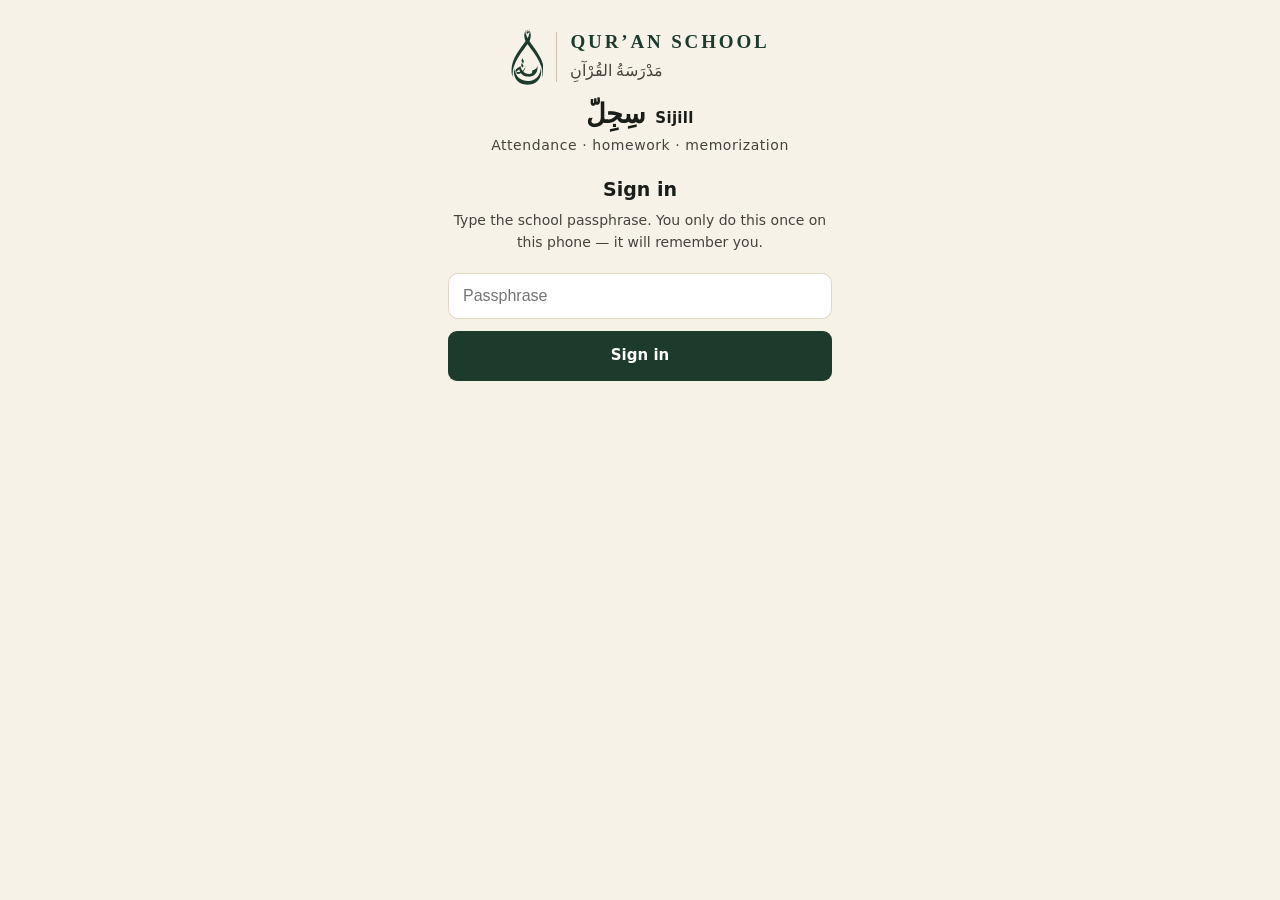
==== commit ae03f949: "Add files via upload" ====
--- a/index.html
+++ b/index.html
@@ -21,22 +21,25 @@
   /* screens that only exist in the real app, not in the mockup */
   .gate{max-width:420px;margin:0 auto;padding:28px 18px}
   .gate .logo{justify-content:center;margin-bottom:22px}
-  .gate h1{font-size:19px;margin:0 0 6px;text-align:center}
-  .gate p{font-size:13.5px;color:var(--ink-2);text-align:center;margin:0 0 20px;line-height:1.55}
+  .gate h1{font-size:var(--fs-xl);margin:0 0 6px;text-align:center}
+  .gate p{font-size:var(--fs-md);color:var(--ink-2);text-align:center;margin:0 0 20px;line-height:1.55}
+  /* 16px exactly, not a token: below 16px iOS Safari zooms the page when
+     the field takes focus, and a teacher then has to pinch back out
+     before they can read the error. */
   .gate input[type=password],.gate input[type=text]{width:100%;padding:13px 14px;font-size:16px;
     border:1px solid var(--line);border-radius:10px;background:var(--surface);color:var(--ink)}
   .gate .btn{width:100%;margin-top:12px;padding:13px}
   .err{background:var(--crit-soft);border:1px solid var(--crit);color:var(--crit);
-    border-radius:10px;padding:10px 12px;font-size:13px;font-weight:600;margin-top:12px}
+    border-radius:10px;padding:10px 12px;font-size:var(--fs-md);font-weight:600;margin-top:12px}
   .err[hidden]{display:none}
   .pick{display:flex;flex-direction:column;gap:7px;margin-top:6px}
   .pick button{background:var(--surface);border:1px solid var(--line);border-radius:10px;
-    padding:13px 15px;font-size:15px;font-weight:600;text-align:start;color:var(--ink)}
+    padding:13px 15px;font-size:var(--fs-body);font-weight:600;text-align:start;color:var(--ink)}
   .pick button:hover{background:var(--surface-2)}
   .spin{display:inline-block;width:14px;height:14px;border:2px solid var(--line-2);
     border-top-color:var(--lapis);border-radius:50%;animation:sp .7s linear infinite;vertical-align:-2px}
   @keyframes sp{to{transform:rotate(360deg)}}
-  .loading{padding:26px;text-align:center;color:var(--ink-3);font-size:13.5px}
+  .loading{padding:26px;text-align:center;color:var(--ink-3);font-size:var(--fs-md)}
 
   /* Phones. A teacher holding a phone one-handed in a classroom must never
      have to scroll sideways to find a button, so nothing is allowed to push
@@ -52,11 +55,13 @@
   html,body{max-width:100%;overflow-x:clip}
   .wrap,.pad,.ctx{max-width:100%}
   .srow .nm{overflow-wrap:anywhere}
-  /* Comfortable tap targets — Apple and Google both say 44px. */
-  .seg3 button{min-width:42px;height:38px}
-  .gb{min-width:38px;height:36px}
+  /* Tap targets. This block used to say "Apple and Google both say 44px"
+     and then set 38px and 36px, and because it is inline it beat
+     sijill.css — so the real sizes on a phone were 42x38 for attendance
+     and 38x36 for a grade, which is what the UX audit measured. The
+     numbers now match the sentence, and the sizes live in sijill.css
+     where they can be found; what stays here is only what has to. */
   .chip{padding:8px 13px}
-  .mini,#whoAmI{min-height:34px}
   /* The language/theme bar is pinned to the bottom, so the page needs room
      underneath it or the last card sits behind it and cannot be read. */
   body{padding-bottom:calc(64px + env(safe-area-inset-bottom,0px))}
@@ -76,8 +81,8 @@
   }
   /* Lines that genuinely mix both scripts only need the parts kept apart. */
   #clsDate, #stuSub, .sess .d, .dt, .irow .m{ unicode-bidi:isolate; }
-  .proto .rt button{min-height:34px;min-width:44px}
-  .empty{padding:22px;text-align:center;color:var(--ink-3);font-size:13.5px}
+  .proto .rt button{min-height:44px;min-width:44px}
+  .empty{padding:22px;text-align:center;color:var(--ink-3);font-size:var(--fs-md)}
 </style>
 </head>
 <body>
@@ -157,6 +162,12 @@
     </div>
     <div class="applock"><span class="ar">سِجِلّ</span><span class="en">Sijill</span></div>
     <p class="tagline" data-t="tagline">Attendance · homework · memorization</p>
+    <!-- Shown only on a phone that has opened somebody's own link before.
+         It is the second door, and the only one that can prove who you are. -->
+    <div id="gateMine" hidden>
+      <button class="btn" id="gateMineGo">—</button>
+      <p class="tagline" style="margin:10px 0 18px" data-t="gateOr">or sign in as a teacher</p>
+    </div>
     <h1 data-t="gateTitle">Sign in</h1>
     <p data-t="gateHelp">Type the school passphrase. You only do this once on this phone — it will remember you.</p>
     <form id="gateForm" autocomplete="off">
@@ -185,6 +196,9 @@
     <div class="pick" id="whoList"></div>
     <div style="height:14px"></div>
     <button class="btn ghost sm" id="whoAdd" data-t="whoAdd">My name is not on the list</button>
+    <!-- Only when there is somewhere to go back to: this screen is also the
+         second half of signing in, and a Back on THAT is a dead end. -->
+    <button class="btn ghost sm" id="whoBack" data-t="back" hidden>‹ Back</button>
     <div class="err" id="whoErr" hidden></div>
   </div>
 </section>
@@ -199,6 +213,7 @@
     <button class="back" id="backCoord" data-t="back" hidden>‹ Back</button>
     <svg class="crest" aria-label="Qur’an School" role="img"><use href="#crest-mark"/></svg>
     <span class="barschool">Qur’an School</span>
+    <button class="mini" id="hatCls" hidden>—</button>
     <div class="logo"><span class="ar">سِجِلّ</span><span class="en"><b>Sijill</b></span></div>
     <span class="sp"></span>
     <select id="classPick" class="mini" style="padding:6px 8px;max-width:140px"></select>
@@ -231,6 +246,7 @@
          rather than only on the coordinator's screen: the person who can
          still fix it is the one looking at the register. -->
     <div id="gapBar" hidden></div>
+    <div id="sinceBar" hidden></div>
     <div id="joinedBar" hidden></div>
     <!-- Mark all present keeps the full width; the two occasional buttons
          share a line, so the first student's name is above the fold. -->
@@ -285,6 +301,7 @@
     <!-- Which child of how many, and a way to jump to a different one. The
          next name in the list is often not the next child the teacher will
          call, so "Next" alone would not be enough. -->
+    <button class="mini" id="hatStu" hidden>—</button>
     <button class="mini" id="stuPos" hidden>— ⌄</button>
     <button class="mini" id="openTree" data-t="fullMushaf">☰ Full mushaf</button>
     <button class="mini" id="gearStu" title="Settings" aria-label="Settings">⚙</button>
--- a/sijill.css
+++ b/sijill.css
@@ -4,6 +4,32 @@
    If you change a colour here, re-check it against the attendance states —
    they are the one place colour carries meaning. */
 :root{
+  /* ---------------------------------------------------------------
+     THE TYPE SCALE. Nine steps, floor 12px.
+
+     There were 26 distinct font sizes in this file, including 8px, 8.5px
+     and 9px - small enough that a teacher holding a phone at arm's length
+     in a classroom cannot read them, which is what the UX audit found and
+     what measuring the stylesheet confirmed.
+
+     The floor rises to 12px and the rest moves as little as it can.
+     Raising everything uniformly would have been easier to justify and
+     would have overflowed the register on a 390px screen: the aim is that
+     nothing is too small to read, not that everything is bigger.
+
+     Change a size by moving the rule to another step, never by typing a
+     pixel value back in.
+     --------------------------------------------------------------- */
+  --fs-micro:    12px;     /* was 8px, 8.5px, 9px, 9.5px, 10px, 10.5px */
+  --fs-small:    13px;     /* was 11px, 11.5px */
+  --fs-base:     13.5px;   /* was 12px, 12.5px */
+  --fs-md:       14px;     /* was 13px, 13.5px */
+  --fs-body:     15px;     /* was 14px, 14.5px, 15px */
+  --fs-lg:       16px;     /* was 15.5px, 16px, 16.5px */
+  --fs-xl:       19px;     /* was 17px, 18px, 19px */
+  --fs-2xl:      22px;     /* was 20px, 22px */
+  --fs-display:  27px;     /* was 25px, 26px, 27px */
+
   /* The school's own palette, taken from its website: cream paper, white
      cards, the deep green of the hero band, and the brass of its mark.
      --lapis keeps its name because 40-odd rules refer to it; it is now the
@@ -91,16 +117,16 @@
   --shadow:0 1px 2px rgba(0,0,0,.45), 0 8px 24px -14px rgba(0,0,0,.72);
 }
 *{box-sizing:border-box}
-body{margin:0;background:var(--paper);color:var(--ink);font-family:var(--sans);font-size:15px;line-height:1.45;-webkit-text-size-adjust:100%}
+body{margin:0;background:var(--paper);color:var(--ink);font-family:var(--sans);font-size:var(--fs-body);line-height:1.45;-webkit-text-size-adjust:100%}
 button{font:inherit;color:inherit;cursor:pointer}
 :focus-visible{outline:2px solid var(--lapis);outline-offset:2px;border-radius:5px}
 @media (prefers-reduced-motion:reduce){*{animation:none!important;transition:none!important}}
 
 .proto{position:sticky;top:0;z-index:60;background:var(--ink);color:var(--paper);
   padding:calc(7px + env(safe-area-inset-top,0px)) 14px 7px;display:flex;gap:10px;align-items:center;flex-wrap:wrap}
-.proto .tag{font-size:9.5px;font-weight:700;letter-spacing:.14em;text-transform:uppercase;opacity:.65;white-space:nowrap}
+.proto .tag{font-size:var(--fs-micro);font-weight:700;letter-spacing:.14em;text-transform:uppercase;opacity:.65;white-space:nowrap}
 .proto .sw{display:flex;gap:3px;flex-wrap:wrap;flex:1}
-.proto .sw button,.proto .rt button{background:rgba(255,255,255,.1);border:0;border-radius:7px;padding:5px 10px;font-size:12px;font-weight:600;color:inherit;white-space:nowrap}
+.proto .sw button,.proto .rt button{background:rgba(255,255,255,.1);border:0;border-radius:7px;padding:5px 10px;font-size:var(--fs-base);font-weight:600;color:inherit;white-space:nowrap}
 .proto .sw button[aria-current="true"]{background:var(--paper);color:var(--ink)}
 .proto .rt{display:flex;gap:4px}
 
@@ -110,10 +136,10 @@
 
 .bar{background:var(--surface);border-bottom:1px solid var(--line);padding:11px 16px;display:flex;align-items:center;gap:13px}
 .logo{display:flex;align-items:baseline;gap:9px;white-space:nowrap}
-.logo .ar{font-family:var(--calig);font-size:27px;font-weight:700;line-height:1;color:var(--lapis)}
+.logo .ar{font-family:var(--calig);font-size:var(--fs-display);font-weight:700;line-height:1;color:var(--lapis)}
 .logo .en{display:flex;flex-direction:column;gap:1px}
-.logo .en b{font-size:13.5px;font-weight:700;line-height:1}
-.logo .en span{font-size:8.5px;font-weight:600;letter-spacing:.13em;text-transform:uppercase;color:var(--ink-3)}
+.logo .en b{font-size:var(--fs-md);font-weight:700;line-height:1}
+.logo .en span{font-size:var(--fs-micro);font-weight:600;letter-spacing:.13em;text-transform:uppercase;color:var(--ink-3)}
 .bar .sp{flex:1}
 /* The light/dark button used to be the character ◐ (U+25D0). It is not in
    every font, and where it is missing the browser substitutes whatever it
@@ -122,16 +148,25 @@
    every device, and it takes the button's own colour in both themes. */
 .ticon{width:13px;height:13px;display:block;flex:none}
 button#theme{display:inline-flex;align-items:center;justify-content:center}
-.mini{background:var(--surface-2);border:1px solid var(--line);border-radius:8px;padding:5px 9px;font-size:12px;font-weight:600;color:var(--ink-2)}
-.back{background:var(--surface-2);border:1px solid var(--line);border-radius:8px;padding:6px 11px;font-size:12.5px;font-weight:600;color:var(--ink-2)}
+/* 44px minimum on everything else that can be tapped. The visible box
+   stays the size it looks; the target grows around it. */
+.mini{background:var(--surface-2);border:1px solid var(--line);border-radius:8px;
+  padding:5px 9px;min-height:44px;display:inline-flex;align-items:center;
+  /* Truncate with an ellipsis rather than being cut off mid-letter. The
+     header holds a class name, a teacher's name and three controls; at
+     390px something has to give, and "Abdulaziz" hard-clipped to "ulaziz"
+     in Arabic reads as a different word. */
+  min-width:0;max-width:40vw;overflow:hidden;text-overflow:ellipsis;white-space:nowrap;font-size:var(--fs-base);font-weight:600;color:var(--ink-2)}
+.back{background:var(--surface-2);border:1px solid var(--line);border-radius:8px;
+  padding:6px 11px;min-height:44px;display:inline-flex;align-items:center;font-size:var(--fs-base);font-weight:600;color:var(--ink-2)}
 
 .ctx{padding:13px 16px 0}
-.ctx h1{margin:0;font-size:20px;font-weight:700;letter-spacing:-.01em}
-.ctx .sub{font-family:var(--mono);font-size:11.5px;color:var(--ink-3);margin-top:3px;font-variant-numeric:tabular-nums}
+.ctx h1{margin:0;font-size:var(--fs-2xl);font-weight:700;letter-spacing:-.01em}
+.ctx .sub{font-family:var(--mono);font-size:var(--fs-small);color:var(--ink-3);margin-top:3px;font-variant-numeric:tabular-nums}
 .pad{padding:14px 16px}
 
 .pill{display:inline-flex;align-items:center;gap:5px;border-radius:99px;padding:2.5px 9px 2.5px 7px;
-  font-size:11px;font-weight:700;white-space:nowrap;border:1px solid transparent}
+  font-size:var(--fs-small);font-weight:700;white-space:nowrap;border:1px solid transparent}
 .pill i{width:8px;height:8px;border-radius:50%;flex:none}
 .pill.ok{background:var(--ok-soft);color:var(--ok);border-color:color-mix(in srgb,var(--ok) 58%,transparent)}
 .pill.ok i{background:var(--ok)}
@@ -144,16 +179,17 @@
 .pill.mute{background:var(--surface-2);color:var(--ink-3);border-color:var(--line)}
 .pill.mute i{background:var(--ink-3)}
 
-.banner{display:flex;gap:10px;align-items:flex-start;border-radius:11px;padding:11px 13px;font-size:13px;line-height:1.5;margin-bottom:12px}
-.banner .ic{font-size:14px;flex:none;font-weight:700}
+.banner{display:flex;gap:10px;align-items:flex-start;border-radius:11px;padding:11px 13px;font-size:var(--fs-md);line-height:1.5;margin-bottom:12px}
+.banner .ic{font-size:var(--fs-body);flex:none;font-weight:700}
 .banner.exc{background:var(--exc-soft);border:1px solid color-mix(in srgb,var(--exc) 34%,transparent)}
 .banner.crit{background:var(--crit-soft);border:1px solid color-mix(in srgb,var(--crit) 36%,transparent)}
 
 .actionrow{display:flex;gap:9px;flex-wrap:wrap;margin-bottom:13px}
-.btn{display:inline-flex;align-items:center;justify-content:center;gap:7px;background:var(--lapis);color:var(--lapis-ink);
-  border:1px solid transparent;border-radius:9px;padding:10px 15px;font-size:14px;font-weight:600}
+.btn{display:inline-flex;align-items:center;justify-content:center;gap:7px;min-height:44px;
+  background:var(--lapis);color:var(--lapis-ink);
+  border:1px solid transparent;border-radius:9px;padding:10px 15px;font-size:var(--fs-body);font-weight:600}
 .btn.ghost{background:var(--surface);color:var(--ink);border-color:var(--line)}
-.btn.sm{padding:7px 12px;font-size:13px}
+.btn.sm{padding:7px 12px;min-height:44px;font-size:var(--fs-md)}
 .tally{display:flex;gap:7px;flex-wrap:wrap;margin-bottom:12px}
 
 .slist{background:var(--surface);border:1px solid var(--line);border-radius:12px;overflow:hidden}
@@ -161,59 +197,69 @@
 .srow:last-child{border-bottom:0}
 .srow.absent{background:var(--surface-2)}
 .srow.absent .nm{color:var(--ink-2)}
-.donebar{display:flex;align-items:center;gap:10px;border-radius:11px;padding:11px 13px;margin-bottom:12px;font-size:14px;font-weight:600}
+.donebar{display:flex;align-items:center;gap:10px;border-radius:11px;padding:11px 13px;margin-bottom:12px;font-size:var(--fs-body);font-weight:600}
 .donebar.part{background:var(--late-soft);border:1px solid color-mix(in srgb,var(--late) 34%,transparent);color:var(--ink)}
 .donebar.all{background:var(--ok-soft);border:1px solid color-mix(in srgb,var(--ok) 34%,transparent);color:var(--ink)}
-.donebar .big{font-family:var(--mono);font-size:19px;font-weight:600}
+.donebar .big{font-family:var(--mono);font-size:var(--fs-xl);font-weight:600}
 .mtabs{display:flex;gap:3px;background:var(--surface-2);border:1px solid var(--line);border-radius:9px;padding:2px;margin-bottom:14px;flex-wrap:wrap}
-.mtabs button{background:none;border:0;border-radius:7px;padding:7px 14px;font-size:13px;font-weight:600;color:var(--ink-3)}
+.mtabs button{background:none;border:0;border-radius:7px;padding:7px 14px;font-size:var(--fs-md);font-weight:600;color:var(--ink-3)}
 .mtabs button[aria-pressed="true"]{background:var(--surface);color:var(--ink);box-shadow:var(--shadow)}
-.chk{display:flex;gap:10px;align-items:flex-start;padding:10px 0;border-bottom:1px solid var(--line);font-size:13.5px}
+.chk{display:flex;gap:10px;align-items:flex-start;padding:10px 0;border-bottom:1px solid var(--line);font-size:var(--fs-md)}
 .chk:last-child{border-bottom:0}
-.chk .w{font-family:var(--mono);font-size:10px;letter-spacing:.08em;text-transform:uppercase;color:var(--ink-3);flex:0 0 76px;padding-top:3px}
+.chk .w{font-family:var(--mono);font-size:var(--fs-micro);letter-spacing:.08em;text-transform:uppercase;color:var(--ink-3);flex:0 0 76px;padding-top:3px}
 .srow .nmb{flex:1;min-width:0;background:none;border:0;text-align:start;padding:0;display:flex;flex-direction:column;gap:3px;align-items:flex-start}
 [dir="rtl"] .srow .nmb{align-items:flex-end}
-.srow .nm{font-weight:600;font-size:14.5px;line-height:1.25}
-.srow .meta{display:flex;gap:6px;align-items:center;flex-wrap:wrap;font-family:var(--mono);font-size:10.5px;color:var(--ink-3)}
+.srow .nm{font-weight:600;font-size:var(--fs-body);line-height:1.25}
+.srow .meta{display:flex;gap:6px;align-items:center;flex-wrap:wrap;font-family:var(--mono);font-size:var(--fs-micro);color:var(--ink-3)}
 [dir="rtl"] .srow .meta{justify-content:flex-end}
 .seg3{display:flex;gap:2px;background:var(--surface-2);border:1px solid var(--line);border-radius:9px;padding:2px;flex:none}
-.seg3 button{background:none;border:0;border-radius:7px;width:34px;height:30px;font-size:13px;font-weight:700;color:var(--ink-3);padding:0}
+/* 34x30 was the real size of the three controls a teacher taps most
+   often in the whole app, with an 8.5px caption under each. 48px high,
+   and wide enough that the word under the icon is not the target. */
+.seg3 button{background:none;border:0;border-radius:7px;min-width:52px;min-height:48px;
+  display:flex;flex-direction:column;align-items:center;justify-content:center;gap:1px;
+  font-size:var(--fs-md);font-weight:700;color:var(--ink-3);padding:2px 4px}
 .seg3 button[aria-pressed="true"].p{background:var(--ok);color:var(--ok-ink)}
 .seg3 button[aria-pressed="true"].l{background:var(--late-fill);color:var(--late-ink)}
 .seg3 button[aria-pressed="true"].a{background:var(--crit);color:var(--crit-ink)}
 .seg3 button[aria-pressed="true"].a.exc{background:var(--exc);color:var(--exc-ink)}
 .reasons{display:flex;gap:6px;flex-wrap:wrap;padding:0 12px 11px;border-bottom:1px solid var(--line)}
 .reasons[hidden]{display:none}
-.chip{background:var(--surface-2);border:1px solid var(--line);border-radius:99px;padding:5px 11px;font-size:12px;font-weight:600;color:var(--ink-2)}
+.chip{background:var(--surface-2);border:1px solid var(--line);border-radius:99px;
+  padding:5px 11px;min-height:44px;display:inline-flex;align-items:center;font-size:var(--fs-base);font-weight:600;color:var(--ink-2)}
 .chip.un[aria-pressed="true"]{background:var(--crit);color:var(--crit-ink);border-color:var(--crit)}
 .chip.ex[aria-pressed="true"]{background:var(--exc);color:var(--exc-ink);border-color:var(--exc)}
 
 .grp{margin-bottom:18px}
 .grph{display:flex;align-items:baseline;gap:8px;margin:0 0 7px}
-.grph h2{margin:0;font-size:11px;font-weight:700;letter-spacing:.12em;text-transform:uppercase;color:var(--ink-3)}
-.grph .n{font-family:var(--mono);font-size:11px;color:var(--ink-3)}
+.grph h2{margin:0;font-size:var(--fs-small);font-weight:700;letter-spacing:.12em;text-transform:uppercase;color:var(--ink-3)}
+.grph .n{font-family:var(--mono);font-size:var(--fs-small);color:var(--ink-3)}
 /* The day a section's homework is due back, beside its heading. Not
    letter-spaced and not upper-cased with the heading: it is a date, and an
    upper-cased date with tracking is unreadable at 11px. */
 .grph h2 .when{display:inline-block;margin-inline-start:8px;font-weight:600;
-  letter-spacing:0;text-transform:none;font-size:11.5px;color:var(--ink-2)}
+  letter-spacing:0;text-transform:none;font-size:var(--fs-small);color:var(--ink-2)}
 .card{background:var(--surface);border:1px solid var(--line);border-radius:12px;overflow:hidden}
 .irow{display:flex;align-items:center;gap:10px;padding:10px 12px;border-bottom:1px solid var(--line)}
 .irow:last-child{border-bottom:0}
 .irow .lab{flex:1;min-width:0;display:flex;flex-direction:column;gap:3px;align-items:flex-start}
 /* removed in round 32: see below */
-.irow .ar{font-family:var(--serif);font-size:19px;font-weight:700;line-height:1.3}
-.irow .tr{font-size:13px;font-weight:600;color:var(--ink-2)}
-.irow .m{font-family:var(--mono);font-size:10.5px;color:var(--ink-3)}
+.irow .ar{font-family:var(--serif);font-size:var(--fs-xl);font-weight:700;line-height:1.3}
+.irow .tr{font-size:var(--fs-md);font-weight:600;color:var(--ink-2)}
+.irow .m{font-family:var(--mono);font-size:var(--fs-micro);color:var(--ink-3)}
 .irow .m.stale{color:var(--rev)}
-.gb{width:36px;height:34px;border-radius:9px;border:1px solid var(--line);background:var(--surface-2);color:var(--ink-3);
-  display:flex;align-items:center;justify-content:center;font-size:15px;font-weight:700;padding:0;flex:none}
+/* 48px in class. These are tapped with a thumb, at speed, by somebody
+   whose eyes are on a child reciting rather than on the screen. They were
+   36x34, which is under every guideline there is and is why a mis-tap on
+   the wrong grade was a weekly event. */
+.gb{min-width:48px;min-height:48px;border-radius:9px;border:1px solid var(--line);background:var(--surface-2);color:var(--ink-3);
+  display:flex;align-items:center;justify-content:center;font-size:var(--fs-body);font-weight:700;padding:0;flex:none}
 .gb.on-ok{background:var(--ok);border-color:var(--ok);color:var(--ok-ink)}
 .gb.on-rev{background:var(--late-fill);border-color:var(--late-fill);color:var(--late-ink)}
 .gb.on-np{background:var(--exc);border-color:var(--exc);color:var(--exc-ink)}
-.gb.note{font-size:12px}
-.hwbox{background:var(--lapis-soft);border:1px solid color-mix(in srgb,var(--lapis) 24%,transparent);border-radius:11px;padding:12px 14px;font-size:13.5px;line-height:1.55}
-.hwbox h3{margin:0 0 5px;font-size:10.5px;font-weight:700;letter-spacing:.12em;text-transform:uppercase;color:var(--ink-3)}
+.gb.note{font-size:var(--fs-base)}
+.hwbox{background:var(--lapis-soft);border:1px solid color-mix(in srgb,var(--lapis) 24%,transparent);border-radius:11px;padding:12px 14px;font-size:var(--fs-md);line-height:1.55}
+.hwbox h3{margin:0 0 5px;font-size:var(--fs-micro);font-weight:700;letter-spacing:.12em;text-transform:uppercase;color:var(--ink-3)}
 /* One piece of set homework. It used to be a .kv — a single flex line with
    the surah on the left and a pill plus a 38x26 pencil squeezed on the right,
    which on a phone wrapped the pencil onto a line of its own where it looked
@@ -223,12 +269,12 @@
   padding:9px 0;border-top:1px solid color-mix(in srgb,var(--lapis) 16%,transparent)}
 .hwrow:first-child{border-top:0;padding-top:2px}
 .hwrow .hwmain{flex:1 1 170px;min-width:0}
-.hwrow .hwmain .k{font-size:10px;letter-spacing:.09em;text-transform:uppercase;color:var(--ink-3)}
+.hwrow .hwmain .k{font-size:var(--fs-micro);letter-spacing:.09em;text-transform:uppercase;color:var(--ink-3)}
 .hwrow .hwside{display:flex;gap:7px;align-items:center;flex-wrap:wrap}
 /* A real tap target, and a word on it. 36px tall rather than 26, and it says
    what it does instead of leaving a pencil glyph to be guessed at. */
-.hwrow .hw-edit{min-height:36px;padding:7px 14px;font-size:13px}
-.hwage{font-size:11.5px;color:var(--ink-3);margin-top:2px}
+.hwrow .hw-edit{min-height:36px;padding:7px 14px;font-size:var(--fs-md)}
+.hwage{font-size:var(--fs-small);color:var(--ink-3);margin-top:2px}
 /* Three weeks open means a child who has not been heard on it. Worth seeing
    without reading the date. */
 .hwage.old{color:var(--late);font-weight:600}
@@ -238,29 +284,29 @@
 /* Naming the homework inside a confirmation. surahLabel emits the Arabic name
    and the transliteration as two bare spans with nothing between them, which
    is fine inside a flex row and runs the two words together anywhere else. */
-.hwname{display:flex;gap:9px;align-items:baseline;flex-wrap:wrap;font-size:15px}
-.hwname .ar{font-family:var(--serif);font-size:19px;font-weight:700}
+.hwname{display:flex;gap:9px;align-items:baseline;flex-wrap:wrap;font-size:var(--fs-body)}
+.hwname .ar{font-family:var(--serif);font-size:var(--fs-xl);font-weight:700}
 
 /* undo toast */
 .toast{position:fixed;left:50%;transform:translateX(-50%);bottom:calc(18px + env(safe-area-inset-bottom,0px));z-index:70;
-  background:var(--ink);color:var(--paper);padding:10px 12px 10px 16px;border-radius:99px;font-size:13px;font-weight:600;
+  background:var(--ink);color:var(--paper);padding:10px 12px 10px 16px;border-radius:99px;font-size:var(--fs-md);font-weight:600;
   box-shadow:var(--shadow);display:flex;align-items:center;gap:12px;max-width:calc(100vw - 32px)}
 .toast[hidden]{display:none}
-.toast button{background:rgba(255,255,255,.16);border:0;border-radius:99px;padding:5px 13px;font-size:12.5px;font-weight:700;color:inherit}
+.toast button{background:rgba(255,255,255,.16);border:0;border-radius:99px;padding:5px 13px;font-size:var(--fs-base);font-weight:700;color:inherit}
 /* confirm sheet */
 .sheet{position:fixed;inset:0;z-index:80;background:rgba(10,12,18,.5);display:flex;align-items:flex-end;justify-content:center}
 .sheet[hidden]{display:none}
 .sheet .in{background:var(--surface);border-radius:16px 16px 0 0;padding:20px 18px calc(20px + env(safe-area-inset-bottom,0px));max-width:520px;width:100%}
-.sheet h3{margin:0 0 7px;font-size:17px}
-.sheet p{margin:0 0 15px;font-size:13.5px;color:var(--ink-2);line-height:1.55}
+.sheet h3{margin:0 0 7px;font-size:var(--fs-xl)}
+.sheet p{margin:0 0 15px;font-size:var(--fs-md);color:var(--ink-2);line-height:1.55}
 
 /* parent */
 .pcard{background:var(--surface);border:1px solid var(--line);border-radius:14px;padding:15px 16px;margin-bottom:12px}
-.pcard h2{margin:0 0 10px;font-size:10.5px;font-weight:700;letter-spacing:.12em;text-transform:uppercase;color:var(--ink-3)}
+.pcard h2{margin:0 0 10px;font-size:var(--fs-micro);font-weight:700;letter-spacing:.12em;text-transform:uppercase;color:var(--ink-3)}
 .hero{background:var(--lapis);color:var(--lapis-ink);border:0}
 .hero h2{color:rgba(255,255,255,.72)}
 :root[data-theme="dark"] .hero h2{color:rgba(16,20,32,.64)}
-.hero .line{display:flex;gap:9px;align-items:baseline;padding:6px 0;border-bottom:1px solid rgba(255,255,255,.18);font-size:15px}
+.hero .line{display:flex;gap:9px;align-items:baseline;padding:6px 0;border-bottom:1px solid rgba(255,255,255,.18);font-size:var(--fs-body)}
 :root[data-theme="dark"] .hero .line{border-color:rgba(16,20,32,.18)}
 /* One homework entry: the surah, then who set it and when. The rule goes
    round the ENTRY, so it separates one piece of homework from the next
@@ -271,12 +317,12 @@
 .hero .hwitem .line{border-bottom:0;padding:0}
 :root[data-theme="dark"] .hero .hwitem{border-color:rgba(16,20,32,.18)}
 /* The provenance line, set under its surah with room to breathe. */
-.hero .line.sub{font-size:12.5px;opacity:.78;padding:0;margin-top:5px}
+.hero .line.sub{font-size:var(--fs-base);opacity:.78;padding:0;margin-top:5px}
 .hero .line:last-child{border-bottom:0}
-.hero .k{font-size:10px;font-weight:700;letter-spacing:.1em;text-transform:uppercase;opacity:.75;flex:none;width:78px}
-.hero .ar{font-family:var(--serif);font-size:19px;font-weight:700}
+.hero .k{font-size:var(--fs-micro);font-weight:700;letter-spacing:.1em;text-transform:uppercase;opacity:.75;flex:none;width:78px}
+.hero .ar{font-family:var(--serif);font-size:var(--fs-xl);font-weight:700}
 .kids{display:flex;gap:7px;flex-wrap:wrap;margin-bottom:13px}
-.kid{background:var(--surface);border:1px solid var(--line);border-radius:99px;padding:7px 14px;font-size:13.5px;font-weight:600;color:var(--ink-2)}
+.kid{background:var(--surface);border:1px solid var(--line);border-radius:99px;padding:7px 14px;font-size:var(--fs-md);font-weight:600;color:var(--ink-2)}
 .kid[aria-pressed="true"]{background:var(--lapis);border-color:var(--lapis);color:var(--lapis-ink)}
 .dots{display:flex;gap:5px;flex-wrap:wrap;margin-bottom:10px}
 .dot{display:flex;flex-direction:column;align-items:center;gap:4px;width:40px}
@@ -303,27 +349,27 @@
   background-image:repeating-linear-gradient(135deg,
     transparent 0 2px, color-mix(in srgb,var(--ink-2) 62%,transparent) 2px 3.5px)}
 .pill.mute i.sw-none{background:var(--surface);border:1px dashed var(--ink-3)}
-.dot span{font-family:var(--mono);font-size:8.5px;color:var(--ink-3);white-space:nowrap}
-.kv{display:flex;justify-content:space-between;gap:12px;padding:6px 0;border-bottom:1px solid var(--line);font-size:13.5px}
+.dot span{font-family:var(--mono);font-size:var(--fs-micro);color:var(--ink-3);white-space:nowrap}
+.kv{display:flex;justify-content:space-between;gap:12px;padding:6px 0;border-bottom:1px solid var(--line);font-size:var(--fs-md)}
 .kv:last-child{border-bottom:0}
 .kv b{font-family:var(--mono);font-variant-numeric:tabular-nums}
 .rlist{display:flex;flex-direction:column;gap:7px}
 .rlist .r{display:flex;justify-content:space-between;align-items:baseline;gap:10px}
-.rlist .r .ar{font-family:var(--serif);font-size:18px;font-weight:700}
-.rlist .r .tr{font-size:12px;color:var(--ink-3)}
+.rlist .r .ar{font-family:var(--serif);font-size:var(--fs-xl);font-weight:700}
+.rlist .r .tr{font-size:var(--fs-base);color:var(--ink-3)}
 .sess{border-inline-start:2px solid var(--line);padding-inline-start:12px;margin-inline-start:3px}
 .sess .s{padding-bottom:11px}
 .sess .s:last-child{padding-bottom:0}
-.sess .d{font-family:var(--mono);font-size:10.5px;color:var(--ink-3)}
-.sess .w{font-size:13.5px;margin-top:2px}
-.sess .n{font-size:12.5px;color:var(--ink-2);font-style:italic;margin-top:2px}
+.sess .d{font-family:var(--mono);font-size:var(--fs-micro);color:var(--ink-3)}
+.sess .w{font-size:var(--fs-md);margin-top:2px}
+.sess .n{font-size:var(--fs-base);color:var(--ink-2);font-style:italic;margin-top:2px}
 
 /* dashboard */
 .tiles{display:grid;grid-template-columns:repeat(auto-fit,minmax(150px,1fr));gap:10px;margin-bottom:14px}
 .tile{background:var(--surface);border:1px solid var(--line);border-radius:12px;padding:13px 14px}
-.tile .k{font-size:10px;font-weight:700;letter-spacing:.11em;text-transform:uppercase;color:var(--ink-3)}
-.tile .v{font-family:var(--mono);font-size:26px;font-weight:600;margin-top:5px;font-variant-numeric:tabular-nums}
-.tile .f{font-size:11.5px;color:var(--ink-3);margin-top:3px}
+.tile .k{font-size:var(--fs-micro);font-weight:700;letter-spacing:.11em;text-transform:uppercase;color:var(--ink-3)}
+.tile .v{font-family:var(--mono);font-size:var(--fs-display);font-weight:600;margin-top:5px;font-variant-numeric:tabular-nums}
+.tile .f{font-size:var(--fs-small);color:var(--ink-3);margin-top:3px}
 .tile.alert .v{color:var(--crit)}
 .filters{display:flex;gap:8px;flex-wrap:wrap;align-items:center;margin-bottom:12px}
 /* A row of filter buttons where one is chosen. The count rides inside the
@@ -333,43 +379,43 @@
 .mini.lk-f{display:inline-flex;align-items:center;gap:6px}
 .mini.lk-f .n{font-family:var(--mono);font-variant-numeric:tabular-nums;
   background:var(--surface);border:1px solid var(--line);border-radius:6px;
-  padding:0 5px;font-size:11px;font-weight:700;color:var(--ink-3)}
+  padding:0 5px;font-size:var(--fs-small);font-weight:700;color:var(--ink-3)}
 .mini.lk-f.on{border-color:var(--lapis);background:var(--lapis-soft);color:var(--lapis)}
 .mini.lk-f.on .n{background:var(--lapis);border-color:var(--lapis);color:var(--lapis-ink)}
-select,input[type=search],input[type=date]{background:var(--surface);color:var(--ink);border:1px solid var(--line);border-radius:9px;padding:8px 10px;font:inherit;font-size:13.5px}
+select,input[type=search],input[type=date]{background:var(--surface);color:var(--ink);border:1px solid var(--line);border-radius:9px;padding:8px 10px;font:inherit;font-size:var(--fs-md)}
 .tw{overflow-x:auto;border:1px solid var(--line);border-radius:12px;background:var(--surface)}
-table{width:100%;border-collapse:collapse;font-size:13px}
+table{width:100%;border-collapse:collapse;font-size:var(--fs-md)}
 th,td{text-align:left;padding:9px 11px;border-bottom:1px solid var(--line);white-space:nowrap;vertical-align:middle}
-th{font-size:10px;letter-spacing:.09em;text-transform:uppercase;color:var(--ink-3);font-weight:700;position:sticky;top:0;background:var(--surface-2);z-index:1}
+th{font-size:var(--fs-micro);letter-spacing:.09em;text-transform:uppercase;color:var(--ink-3);font-weight:700;position:sticky;top:0;background:var(--surface-2);z-index:1}
 td.n{font-family:var(--mono);font-variant-numeric:tabular-nums}
 tbody tr{cursor:pointer}
 tbody tr:hover{background:var(--surface-2)}
 tbody tr[aria-selected="true"]{background:var(--lapis-soft)}
 .jz{display:flex;flex-direction:column;gap:3px;min-width:132px}
-.jz .t{font-size:11px;color:var(--ink-3);font-family:var(--mono);display:flex;justify-content:space-between;gap:8px}
+.jz .t{font-size:var(--fs-small);color:var(--ink-3);font-family:var(--mono);display:flex;justify-content:space-between;gap:8px}
 .bar2{display:flex;height:8px;border-radius:99px;overflow:hidden;background:var(--surface-3);gap:2px}
 .bar2 i{display:block;height:100%}
 .bar2 i.a{background:var(--ok)} .bar2 i.r{background:var(--rev)}
-.mo{display:flex;flex-direction:column;gap:2px;font-family:var(--mono);font-size:11.5px}
+.mo{display:flex;flex-direction:column;gap:2px;font-family:var(--mono);font-size:var(--fs-small)}
 .mo .up{color:var(--ok);font-weight:600}
 .mo .flat{color:var(--crit);font-weight:600}
 .drill{margin-top:12px;background:var(--surface);border:1px solid var(--line);border-radius:12px;padding:15px 16px}
-.drill h3{margin:0 0 3px;font-size:18px}
-.drill .sub{font-family:var(--mono);font-size:11.5px;color:var(--ink-3);margin-bottom:13px}
+.drill h3{margin:0 0 3px;font-size:var(--fs-xl)}
+.drill .sub{font-family:var(--mono);font-size:var(--fs-small);color:var(--ink-3);margin-bottom:13px}
 .dtabs{display:flex;gap:3px;background:var(--surface-2);border:1px solid var(--line);border-radius:9px;padding:2px;margin-bottom:14px;flex-wrap:wrap}
-.dtabs button{background:none;border:0;border-radius:7px;padding:6px 13px;font-size:12.5px;font-weight:600;color:var(--ink-3)}
+.dtabs button{background:none;border:0;border-radius:7px;padding:6px 13px;font-size:var(--fs-base);font-weight:600;color:var(--ink-3)}
 .dtabs button[aria-pressed="true"]{background:var(--surface);color:var(--ink);box-shadow:var(--shadow)}
 .cols{display:grid;grid-template-columns:repeat(auto-fit,minmax(230px,1fr));gap:18px}
-.cols h4{margin:0 0 7px;font-size:10px;letter-spacing:.11em;text-transform:uppercase;color:var(--ink-3)}
+.cols h4{margin:0 0 7px;font-size:var(--fs-micro);letter-spacing:.11em;text-transform:uppercase;color:var(--ink-3)}
 .tree{border:1px solid var(--line);border-radius:10px;overflow:hidden}
-.trow{display:flex;align-items:center;gap:9px;padding:7px 11px;border-bottom:1px solid var(--line);font-size:13px}
+.trow{display:flex;align-items:center;gap:9px;padding:7px 11px;border-bottom:1px solid var(--line);font-size:var(--fs-md)}
 .trow:last-child{border-bottom:0}
 .trow .st{flex:0 0 4px;height:20px;border-radius:2px;background:var(--surface-3)}
 .trow .st.ok{background:var(--ok)} .trow .st.rev{background:var(--rev)} .trow .st.mix{background:linear-gradient(var(--ok) 50%,var(--rev) 50%)}
 .trow .lbl{flex:1;display:flex;gap:9px;align-items:baseline}
-.trow .lbl .ar{font-family:var(--serif);font-size:16px;font-weight:700}
-.trow .dt{font-family:var(--mono);font-size:10.5px;color:var(--ink-3)}
-.note{background:var(--surface-2);border:1px solid var(--line);border-radius:10px;padding:10px 12px;font-size:12.5px;color:var(--ink-2)}
+.trow .lbl .ar{font-family:var(--serif);font-size:var(--fs-lg);font-weight:700}
+.trow .dt{font-family:var(--mono);font-size:var(--fs-micro);color:var(--ink-3)}
+.note{background:var(--surface-2);border:1px solid var(--line);border-radius:10px;padding:10px 12px;font-size:var(--fs-base);color:var(--ink-2)}
 .legendrow{display:flex;gap:7px;flex-wrap:wrap;margin-top:10px}
 /* ---- tajwīd stars -------------------------------------------------------
    Stars for tajwīd, faces for adab. Two five-point scales on one screen that
@@ -378,7 +424,10 @@
    this app colour already means attendance state and borrowing it here would
    put a red "1" next to a crimson "no reason" dot. */
 .stars{display:inline-flex;align-items:center;gap:2px;vertical-align:middle}
-.stars .st{background:none;border:0;padding:2px;line-height:0;cursor:pointer;
+/* The star itself stays 15px; the thumb gets 44px around it. A tajwid
+   grade set by accident is as wrong as one not set at all. */
+.stars .st{background:none;border:0;padding:14px 5px;min-width:25px;min-height:44px;
+  display:inline-flex;align-items:center;justify-content:center;line-height:0;cursor:pointer;
   min-width:0;min-height:0}
 .stars .st svg{width:15px;height:15px;display:block;fill:none;
   stroke:var(--ink-3);stroke-width:1.4;stroke-linejoin:round}
@@ -395,9 +444,9 @@
 .irow.grad .lab{flex:1 1 130px;min-width:110px}
 .tjline{display:flex;align-items:center;gap:8px;flex:1 0 100%;
   margin-top:7px;padding-top:7px;border-top:1px dashed var(--line)}
-.tjlab{font-size:11px;font-weight:700;letter-spacing:.06em;text-transform:uppercase;
+.tjlab{font-size:var(--fs-small);font-weight:700;letter-spacing:.06em;text-transform:uppercase;
   color:var(--ink-3)}
-.tjask{font-size:11.5px;color:var(--late);font-weight:600;display:none}
+.tjask{font-size:var(--fs-small);color:var(--late);font-weight:600;display:none}
 /* The grade was tapped but the tajwīd is still missing. The tap is never
    thrown away — the row just says what it is still waiting for. */
 .irow.needtj .tjask{display:inline}
@@ -405,7 +454,7 @@
 .irow.needtj .stars .st svg{stroke:var(--late)}
 
 /* what the recitation did to the mushaf */
-.basel{font-size:10.5px;font-weight:700;letter-spacing:.04em;color:var(--ok);
+.basel{font-size:var(--fs-micro);font-weight:700;letter-spacing:.04em;color:var(--ok);
   margin-inline-start:7px;white-space:nowrap}
 .basel.rev{color:var(--late)}
 
@@ -424,12 +473,12 @@
 .faces .fb:hover{opacity:.8}
 .faces .fb.on{opacity:1;border-color:currentColor;background:var(--surface-2)}
 .adabnote{display:flex;gap:8px;align-items:center}
-.adabnote input{flex:1 1 auto;min-width:0;font:inherit;font-size:13px;
+.adabnote input{flex:1 1 auto;min-width:0;font:inherit;font-size:var(--fs-md);
   padding:8px 10px;border:1px solid var(--line);border-radius:9px;
   background:var(--surface);color:var(--ink)}
 .adabnote input.need{border-color:var(--crit);background:var(--crit-soft)}
-.adabcard .hint{font-size:11.5px;color:var(--ink-3);margin-top:9px;line-height:1.5}
-.adabline{display:inline-flex;align-items:center;gap:6px;font-size:12px;
+.adabcard .hint{font-size:var(--fs-small);color:var(--ink-3);margin-top:9px;line-height:1.5}
+.adabline{display:inline-flex;align-items:center;gap:6px;font-size:var(--fs-base);
   color:var(--ink-2);margin-top:3px}
 .adabline .face{width:17px;height:17px}
 
@@ -439,12 +488,13 @@
 .aheadnote{background:var(--late-soft);color:var(--ink);
   border:1px solid color-mix(in srgb,var(--late) 58%,transparent);
   border-radius:11px;padding:10px 13px;margin-bottom:12px;
-  font-size:12.5px;line-height:1.5}
+  font-size:var(--fs-base);line-height:1.5}
 .aheadnote[hidden]{display:none}
 .slist.ahead .seg3, .slist.ahead .heard{opacity:.4;pointer-events:none}
 .slist.ahead .seg3 button{cursor:default}
 
-@media (max-width:520px){ .ctx h1{font-size:18px} .irow .ar{font-size:17px} .seg3 button{width:31px} }
+@media (max-width:520px){ .ctx h1{font-size:var(--fs-xl)} .irow .ar{font-size:var(--fs-xl)}
+  .seg3 button{min-width:46px} }
 
 /* ======================================================================
    ARABIC TYPOGRAPHY
@@ -480,7 +530,7 @@
   --mono: system-ui, -apple-system, "SF Arabic", "Segoe UI", "Noto Sans Arabic",
           Roboto, "Helvetica Neue", Arial, sans-serif;
 }
-html[lang="ar"] body{ font-size:15.5px; line-height:1.7 }
+html[lang="ar"] body{ font-size:var(--fs-lg); line-height:1.7 }
 
 /* the small print, which was the worst of it */
 html[lang="ar"] .ctx .sub,
@@ -491,18 +541,18 @@
 html[lang="ar"] .trow .dt,
 html[lang="ar"] .drill .sub,
 html[lang="ar"] .jz .t,
-html[lang="ar"] .mo{ font-size:12.5px; line-height:1.75 }
-
-html[lang="ar"] .note{ font-size:13.5px; line-height:1.85 }
-html[lang="ar"] .srow .nm{ font-size:16px; line-height:1.4 }
-html[lang="ar"] .irow .tr{ font-size:14px }
-html[lang="ar"] .kv, html[lang="ar"] .chk{ font-size:14.5px; line-height:1.7 }
-html[lang="ar"] .hero .line{ font-size:16px; line-height:1.75 }
-html[lang="ar"] .btn{ font-size:15px }
-html[lang="ar"] .pill{ font-size:12px; padding:4px 10px 4px 8px }
-html[lang="ar"] .dot span{ font-size:10px }
-html[lang="ar"] .banner{ font-size:14px; line-height:1.75 }
-html[lang="ar"] th, html[lang="ar"] td{ font-size:14px }
+html[lang="ar"] .mo{ font-size:var(--fs-base); line-height:1.75 }
+
+html[lang="ar"] .note{ font-size:var(--fs-md); line-height:1.85 }
+html[lang="ar"] .srow .nm{ font-size:var(--fs-lg); line-height:1.4 }
+html[lang="ar"] .irow .tr{ font-size:var(--fs-body) }
+html[lang="ar"] .kv, html[lang="ar"] .chk{ font-size:var(--fs-body); line-height:1.7 }
+html[lang="ar"] .hero .line{ font-size:var(--fs-lg); line-height:1.75 }
+html[lang="ar"] .btn{ font-size:var(--fs-body) }
+html[lang="ar"] .pill{ font-size:var(--fs-base); padding:4px 10px 4px 8px }
+html[lang="ar"] .dot span{ font-size:var(--fs-micro) }
+html[lang="ar"] .banner{ font-size:var(--fs-body); line-height:1.75 }
+html[lang="ar"] th, html[lang="ar"] td{ font-size:var(--fs-body) }
 
 /* Arabic has no capitals, and its letters join — so no tracking, no caps. */
 html[lang="ar"] .grph h2,
@@ -514,7 +564,7 @@
 html[lang="ar"] th,
 html[lang="ar"] .logo .en span,
 html[lang="ar"] .proto .tag{
-  letter-spacing:normal; text-transform:none; font-size:12.5px;
+  letter-spacing:normal; text-transform:none; font-size:var(--fs-base);
 }
 
 /* The class names are written in Latin ("Hizb 54 - Surat Ar-Rahman"), so in
@@ -535,7 +585,7 @@
 /* U9 · nothing said a student row was tappable, so the student page went
    undiscovered. The chevron is the standard way of saying "there is more
    behind this" and costs no vertical space. */
-.srow .chev{color:var(--ink-3);font-weight:400;margin-inline-start:6px;font-size:15px;line-height:1}
+.srow .chev{color:var(--ink-3);font-weight:400;margin-inline-start:6px;font-size:var(--fs-body);line-height:1}
 .srow .nmb:hover .chev{color:var(--ink-2)}
 
 /* U4 · ✓ / L / ✗ were unlabelled, and "L" for late is meaningless in Arabic.
@@ -543,9 +593,9 @@
    Taller as well, which fixes the small tap targets at the same time. */
 .seg3 button{width:auto;min-width:44px;height:42px;padding:3px 6px;
   display:flex;flex-direction:column;align-items:center;justify-content:center;gap:1px;line-height:1}
-.seg3 button .ic{font-size:13px;font-weight:700}
-.seg3 button small{font-size:8.5px;font-weight:600;letter-spacing:.02em;opacity:.85;white-space:nowrap}
-html[lang="ar"] .seg3 button small{font-size:9px;letter-spacing:0}
+.seg3 button .ic{font-size:var(--fs-md);font-weight:700}
+.seg3 button small{font-size:var(--fs-micro);font-weight:600;letter-spacing:.02em;opacity:.85;white-space:nowrap}
+html[lang="ar"] .seg3 button small{font-size:var(--fs-micro);letter-spacing:0}
 html[lang="ar"] .seg3 button{min-width:50px}
 
 /* The workflow fix · the ordinary child, heard and marked without leaving
@@ -554,10 +604,10 @@
 .heard{flex:none;display:flex;flex-direction:column;align-items:center;justify-content:center;gap:1px;
   min-width:42px;height:42px;padding:3px 7px;border-radius:9px;line-height:1;
   background:var(--ok-soft);border:1px solid color-mix(in srgb,var(--ok) 40%,transparent);color:var(--ok)}
-.heard .ic{font-size:14px;font-weight:700}
-.heard small{font-size:8.5px;font-weight:700;white-space:nowrap}
+.heard .ic{font-size:var(--fs-body);font-weight:700}
+.heard small{font-size:var(--fs-micro);font-weight:700;white-space:nowrap}
 .heard:disabled{opacity:.45}
-html[lang="ar"] .heard small{font-size:9px}
+html[lang="ar"] .heard small{font-size:var(--fs-micro)}
 
 /* U2 · "3 of 8 still to go" is the most useful thing on the screen and it
    used to scroll out of sight the moment you started working. */
@@ -566,14 +616,14 @@
 /* U1 · three stacked full-width buttons pushed the first student's name
    below the fold on a 390px phone. The list IS the screen. */
 .actionrow.tight{gap:7px;margin-top:-6px}
-.actionrow.tight .btn{flex:1 1 0;min-width:0;font-size:12.5px;padding:8px 10px}
+.actionrow.tight .btn{flex:1 1 0;min-width:0;font-size:var(--fs-base);padding:8px 10px}
 
 /* U3 + U11 · Sign out used to sit beside Coordinator tools at the foot of the
    register, one mis-tap from a passphrase re-entry mid-class; language and
    theme held a permanent strip across the bottom of every screen. Both now
    live behind the ⚙ in the top bar. */
 .setrow{display:flex;align-items:center;justify-content:space-between;gap:12px;
-  padding:11px 0;border-bottom:1px solid var(--line);font-size:14px;font-weight:600}
+  padding:11px 0;border-bottom:1px solid var(--line);font-size:var(--fs-body);font-weight:600}
 .setrow:last-of-type{border-bottom:0}
 .setrow .rt,.setrow button{flex:none}
 .mini.danger{color:var(--crit);border-color:color-mix(in srgb,var(--crit) 40%,transparent)}
@@ -586,15 +636,15 @@
 /* The gear came out at 31px wide, under the 32px floor the rest of the app
    holds to. A settings button that needs aiming at is a settings button
    people mis-tap on the way to something else. */
-#gear,#gearStu,#gearCoord,#gearMushaf{min-width:36px;text-align:center;font-size:14px}
+#gear,#gearStu,#gearCoord,#gearMushaf{min-width:36px;text-align:center;font-size:var(--fs-body)}
 
 /* U1, second pass · the class title and date block was costing 70px above a
    list that IS the screen. Same information, one line, half the height. */
 #v-class .ctx{padding-top:8px;padding-bottom:8px}
-#v-class .ctx h1{font-size:16px;margin:0}
-#v-class .ctx .sub{font-size:11.5px;margin-top:2px}
-#doneBar.sticky .donebar{padding:8px 11px;font-size:13px;margin-bottom:9px}
-#doneBar.sticky .donebar .big{font-size:16px}
+#v-class .ctx h1{font-size:var(--fs-lg);margin:0}
+#v-class .ctx .sub{font-size:var(--fs-small);margin-top:2px}
+#doneBar.sticky .donebar{padding:8px 11px;font-size:var(--fs-md);margin-bottom:9px}
+#doneBar.sticky .donebar .big{font-size:var(--fs-lg)}
 
 /* U1, third pass · measured, not guessed. The top bar was 101px because the
    full wordmark plus the school name plus the class picker plus the teacher
@@ -617,14 +667,14 @@
 
 /* B4 · a recitation, with the way back beside it. */
 .rec{display:flex;align-items:center;gap:8px;flex-wrap:wrap;margin-top:2px}
-.rec .w{font-family:var(--mono);font-size:10.5px;color:var(--ink-3)}
-.undoRec{background:none;border:0;padding:2px 6px;border-radius:6px;font-size:10.5px;font-weight:700;
+.rec .w{font-family:var(--mono);font-size:var(--fs-micro);color:var(--ink-3)}
+.undoRec{background:none;border:0;padding:2px 6px;border-radius:6px;font-size:var(--fs-micro);font-weight:700;
   color:var(--ink-3);border:1px solid var(--line);min-height:26px}
 .undoRec:hover{color:var(--crit);border-color:color-mix(in srgb,var(--crit) 40%,transparent)}
 
 /* B5 · notes are a list now, not a write-only box. */
 .noterow .lab{gap:4px}
-.noterow .gb{width:32px;height:30px;font-size:12px}
+.noterow .gb{width:32px;height:30px;font-size:var(--fs-base)}
 
 /* Walking the class without going back to the list every time. */
 #stuNav{padding-top:0}
@@ -639,10 +689,10 @@
    ask for — they are the most-tapped controls in the app. */
 .gb.lab3{width:auto;min-width:46px;height:44px;padding:3px 5px;
   display:flex;flex-direction:column;align-items:center;justify-content:center;gap:1px;line-height:1}
-.gb.lab3 .ic{font-size:14px;font-weight:700}
-.gb.lab3 small{font-size:8.5px;font-weight:600;white-space:nowrap;opacity:.9}
+.gb.lab3 .ic{font-size:var(--fs-body);font-weight:700}
+.gb.lab3 small{font-size:var(--fs-micro);font-weight:600;white-space:nowrap;opacity:.9}
 html[lang="ar"] .gb.lab3{min-width:52px}
-html[lang="ar"] .gb.lab3 small{font-size:9px}
+html[lang="ar"] .gb.lab3 small{font-size:var(--fs-micro)}
 /* A review row carries four grades now, not three, and with the note button
    that is five controls on a 390px phone. They were wrapping, and a lone
    "not ready" on a line of its own reads like a mistake rather than a
@@ -653,8 +703,8 @@
    three predictable bands: what it is, how it went, how it was read. */
 .irow .gbrow{flex:1 1 100%;display:flex;gap:6px;align-items:center}
 .irow.grad.g4 .gb.g{flex:1 1 0;min-width:44px;max-width:88px}
-.irow.grad.g4 .gb.g small{font-size:8px}
-html[lang="ar"] .irow.grad.g4 .gb.g small{font-size:8.5px}
+.irow.grad.g4 .gb.g small{font-size:var(--fs-micro)}
+html[lang="ar"] .irow.grad.g4 .gb.g small{font-size:var(--fs-micro)}
 .irow{gap:6px}
 
 /* B2 · the dead Save button on the "here is your link" panel.
@@ -689,18 +739,18 @@
 .juztile{display:flex;flex-direction:column;align-items:stretch;gap:6px;text-align:start;
   background:var(--surface);border:1px solid var(--line);border-radius:11px;padding:10px 11px;min-height:74px}
 .juztile:hover{border-color:var(--lapis)}
-.juztile .jn{font-size:13.5px;font-weight:700;color:var(--ink)}
-.juztile .jw{font-family:var(--mono);font-size:10px;color:var(--ink-3)}
-
-.crumbs{display:flex;align-items:center;gap:8px;margin-bottom:12px;font-size:12.5px;color:var(--ink-3)}
-.crumbs button{background:none;border:0;color:var(--lapis);font-weight:700;font-size:12.5px;padding:4px 0;min-height:32px}
+.juztile .jn{font-size:var(--fs-md);font-weight:700;color:var(--ink)}
+.juztile .jw{font-family:var(--mono);font-size:var(--fs-micro);color:var(--ink-3)}
+
+.crumbs{display:flex;align-items:center;gap:8px;margin-bottom:12px;font-size:var(--fs-base);color:var(--ink-3)}
+.crumbs button{background:none;border:0;color:var(--lapis);font-weight:700;font-size:var(--fs-base);padding:4px 0;min-height:32px}
 
 .lvl{display:flex;align-items:center;gap:10px;flex-wrap:wrap;
   background:var(--surface);border:1px solid var(--line);border-radius:11px;padding:10px 12px;margin-bottom:8px}
 .lvl.hizb{background:var(--surface-2);margin-top:14px}
 .lvlh{flex:1 1 180px;min-width:0;display:flex;align-items:center;gap:9px;flex-wrap:wrap}
-.lvlh b{font-size:13.5px;white-space:nowrap}
-.lvlh .w{font-family:var(--mono);font-size:10px;color:var(--ink-3);flex:1 1 100%}
+.lvlh b{font-size:var(--fs-md);white-space:nowrap}
+.lvlh .w{font-family:var(--mono);font-size:var(--fs-micro);color:var(--ink-3);flex:1 1 100%}
 .setg{display:flex;gap:4px;flex:none}
 
 .prow{border:1px solid var(--line);border-top:0;background:var(--surface);
@@ -710,23 +760,23 @@
 .prow.open{background:var(--surface-2)}
 .phead{flex:1 1 180px;min-width:0;display:flex;align-items:center;gap:9px;flex-wrap:wrap;
   background:none;border:0;padding:0;text-align:start;min-height:34px}
-.phead .pn{font-family:var(--mono);font-size:11.5px;font-weight:700;color:var(--ink);white-space:nowrap}
-.phead .pw{font-size:11.5px;color:var(--ink-2);flex:1 1 100%;overflow:hidden;text-overflow:ellipsis;white-space:nowrap;margin-top:1px}
-.phead .chev{color:var(--ink-3);flex:none;font-size:15px}
+.phead .pn{font-family:var(--mono);font-size:var(--fs-small);font-weight:700;color:var(--ink);white-space:nowrap}
+.phead .pw{font-size:var(--fs-small);color:var(--ink-2);flex:1 1 100%;overflow:hidden;text-overflow:ellipsis;white-space:nowrap;margin-top:1px}
+.phead .chev{color:var(--ink-3);flex:none;font-size:var(--fs-body)}
 .segs{flex:1 1 100%;margin-top:6px;border-top:1px solid var(--line);padding-top:6px}
 .seg{display:flex;align-items:center;gap:8px;flex-wrap:wrap;padding:7px 0;border-bottom:1px solid var(--line)}
 .seg:last-child{border-bottom:0}
 .seg .lab{flex:1 1 160px;min-width:0;display:flex;flex-direction:column;gap:2px;align-items:flex-start}
 [dir="rtl"] .seg .lab{align-items:flex-end}
-.seg .ar{font-family:var(--serif);font-size:17px;font-weight:700;line-height:1.25}
-.seg .tr{font-size:12.5px;font-weight:600;color:var(--ink-2)}
-.seg .m{font-family:var(--mono);font-size:10px;color:var(--ink-3)}
+.seg .ar{font-family:var(--serif);font-size:var(--fs-xl);font-weight:700;line-height:1.25}
+.seg .tr{font-size:var(--fs-base);font-weight:600;color:var(--ink-2)}
+.seg .m{font-family:var(--mono);font-size:var(--fs-micro);color:var(--ink-3)}
 
 /* U7 · the key to the flag colours, once, above the table. A tooltip would
    have been the obvious answer and is useless on the device most of these
    screens are read on. */
 .legend{display:grid;grid-template-columns:auto 1fr;align-items:start;gap:8px 10px;
-  font-size:11.5px;color:var(--ink-2);
+  font-size:var(--fs-small);color:var(--ink-2);
   background:var(--surface-2);border:1px solid var(--line);border-radius:10px;
   padding:9px 12px;margin-bottom:10px}
 /* pill and sentence travel together; the sentence wraps inside the item so
@@ -746,9 +796,9 @@
 }
 
 /* U6 · the pages column used to read "11+3". */
-.pgcell{display:inline-flex;align-items:baseline;gap:5px;flex-wrap:wrap;font-size:12.5px}
-.pgcell b{font-family:var(--mono);font-size:13px}
-.pgcell .m{font-family:var(--mono);font-size:10.5px;color:var(--ink-3)}
+.pgcell{display:inline-flex;align-items:baseline;gap:5px;flex-wrap:wrap;font-size:var(--fs-base)}
+.pgcell b{font-family:var(--mono);font-size:var(--fs-md)}
+.pgcell .m{font-family:var(--mono);font-size:var(--fs-micro);color:var(--ink-3)}
 
 /* The language and theme buttons are borrowed out of the (hidden) bottom bar
    into the settings sheet. They were styled for that bar — a translucent white
@@ -762,14 +812,14 @@
   color:var(--ink);
   border-radius:8px;
   padding:7px 13px;
-  font-size:13px;
+  font-size:var(--fs-md);
   font-weight:600;
   min-height:36px;
   min-width:44px;
 }
 .setrow #lang:hover, .setrow #theme:hover,
 #slotLang #lang:hover, #slotTheme #theme:hover{ border-color:var(--lapis); }
-#slotTheme #theme{ font-size:15px; }
+#slotTheme #theme{ font-size:var(--fs-body); }
 
 /* ==========================================================================
    Second round of testing feedback
@@ -791,7 +841,7 @@
 
 /* A past recitation now says its outcome in words and in colour, instead of
    a bare glyph you had to remember the meaning of. */
-.rec .outc{font-size:10.5px;font-weight:700;padding:2px 7px;border-radius:99px;white-space:nowrap}
+.rec .outc{font-size:var(--fs-micro);font-weight:700;padding:2px 7px;border-radius:99px;white-space:nowrap}
 .rec .outc.t-ok { background:var(--ok-soft);   color:var(--ok) }
 .rec .outc.t-rev{ background:var(--late-soft); color:var(--late) }
 .rec .outc.t-np { background:var(--exc-soft);  color:var(--exc) }
@@ -800,12 +850,12 @@
 /* Surah numbers. Teachers say "surah 78", every printed mushaf is numbered,
    and it is the fastest thing to type into a filter. */
 .snum{flex:none;min-width:26px;height:22px;display:inline-flex;align-items:center;justify-content:center;
-  font-family:var(--mono);font-size:10.5px;font-weight:700;
+  font-family:var(--mono);font-size:var(--fs-micro);font-weight:700;
   background:var(--surface-2);border:1px solid var(--line);border-radius:6px;color:var(--ink-3)}
 .trow .snum{margin-inline-end:2px}
 
 /* Where a juz begins and ends. */
-.juztile .jr{font-size:9.5px;line-height:1.35;color:var(--ink-3);
+.juztile .jr{font-size:var(--fs-micro);line-height:1.35;color:var(--ink-3);
   display:-webkit-box;-webkit-line-clamp:2;-webkit-box-orient:vertical;overflow:hidden}
 .juztile{min-height:92px}
 
@@ -815,9 +865,9 @@
 
 /* The coordinator's tables scroll sideways on a phone and nothing said so. */
 .tw{position:relative}
-.scrollhint{display:flex;align-items:center;gap:6px;font-size:11px;color:var(--ink-3);
+.scrollhint{display:flex;align-items:center;gap:6px;font-size:var(--fs-small);color:var(--ink-3);
   margin:0 0 6px;font-weight:600}
-.scrollhint .ar{font-size:13px}
+.scrollhint .ar{font-size:var(--fs-md)}
 
 /* The chosen surah stays marked in the picker, so clearing the search box
    shows you where you were rather than dropping you back into 114 rows. */
@@ -829,7 +879,7 @@
    eye while a child stands waiting.
    ========================================================================== */
 .trend{display:inline-flex;align-items:center;gap:5px;vertical-align:-3px}
-.trend .t{font-size:11.5px;font-weight:700;white-space:nowrap}
+.trend .t{font-size:var(--fs-small);font-weight:700;white-space:nowrap}
 /* Drawn rather than typed: the text arrows came out of the system font as
    hairlines and simply vanished at 14px beside a name. */
 .tarrow{flex:none;display:block}
@@ -852,15 +902,15 @@
 .trlegend{display:flex;align-items:center;gap:14px;flex-wrap:wrap;
   background:var(--surface-2);border:1px solid var(--line);border-radius:10px;
   padding:8px 12px;margin-bottom:10px}
-.trlegend .trend .t{font-size:11px;font-weight:600;color:var(--ink-2)}
+.trlegend .trend .t{font-size:var(--fs-small);font-weight:600;color:var(--ink-2)}
 
 /* On the child's own page it gets a line, with the reason spelled out —
    the one place with room to say WHY, so it does. */
 .trendbar{display:flex;align-items:center;gap:10px;flex-wrap:wrap;
   border:1px solid var(--line);border-radius:11px;padding:11px 13px;margin-bottom:14px;
   background:var(--surface)}
-.trendbar .why{font-size:12px;color:var(--ink-2)}
-.trendbar .trend .t{font-size:13px}
+.trendbar .why{font-size:var(--fs-base);color:var(--ink-2)}
+.trendbar .trend .t{font-size:var(--fs-md)}
 .trendbar .tarrow{width:19px;height:19px;stroke-width:3}
 .trendbar.tr-up   { background:var(--ok-soft);   border-color:color-mix(in srgb,var(--ok) 58%,transparent) }
 .trendbar.tr-flat { background:var(--late-soft); border-color:color-mix(in srgb,var(--late) 58%,transparent) }
@@ -927,7 +977,7 @@
 .barschool{display:none}
 .barrule{width:1px;align-self:stretch;background:var(--line);margin:5px 0;flex:none}
 .bar .logo.applogo{gap:7px}
-.bar .logo.applogo .ar{font-size:22px}
+.bar .logo.applogo .ar{font-size:var(--fs-2xl)}
 /* Back stays first — a thumb goes there without looking — and the mark
    follows it. Below 380px there is no room, so it simply is not there. */
 .brandsub{display:none}
@@ -945,7 +995,7 @@
 @media (min-width:520px){
   .brandsub .crest{border-inline-end:1px solid var(--line);padding-inline-end:8px}
   .brandsub .logo{display:flex;align-items:baseline;gap:6px}
-  .brandsub .logo .ar{font-family:var(--calig);font-size:20px;font-weight:700;
+  .brandsub .logo .ar{font-family:var(--calig);font-size:var(--fs-2xl);font-weight:700;
     line-height:1;color:var(--lapis)}
 }
 /* Pre-existing, and nothing to do with the brand: at 320px this bar's own
@@ -954,7 +1004,7 @@
   #v-student .bar, #v-mushaf .bar, #v-coord .bar{gap:6px}
 }
 @media (min-width:520px){
-  .barschool{display:inline;font-family:var(--serif);font-size:11.5px;font-weight:600;
+  .barschool{display:inline;font-family:var(--serif);font-size:var(--fs-small);font-weight:600;
     letter-spacing:.12em;text-transform:uppercase;color:var(--lapis);white-space:nowrap}
 }
 :root[data-theme="dark"] .brandsub .logo .ar,
@@ -973,23 +1023,23 @@
 .slock .school{box-sizing:content-box;height:58px;width:33px;flex:none}
 .slock-rule{width:1px;align-self:stretch;background:var(--line-2);margin:4px 0}
 .slock-t{display:flex;flex-direction:column;gap:8px;text-align:start}
-.slock-en{font-family:var(--serif);font-size:17px;font-weight:600;line-height:1.05;
+.slock-en{font-family:var(--serif);font-size:var(--fs-xl);font-weight:600;line-height:1.05;
   letter-spacing:.15em;text-transform:uppercase;color:var(--lapis);white-space:nowrap}
-.slock-ar{font-family:var(--serif);font-size:16.5px;line-height:1.35;color:var(--ink-2);white-space:nowrap}
+.slock-ar{font-family:var(--serif);font-size:var(--fs-lg);line-height:1.35;color:var(--ink-2);white-space:nowrap}
 
 /* Sijill sits under the school, smaller, as the name of the tool. */
 .applock{display:flex;align-items:baseline;justify-content:center;gap:9px;margin-bottom:5px}
-.applock .ar{font-family:var(--calig);font-size:25px;font-weight:700;line-height:1;color:var(--ink)}
-.applock .en{font-size:15px;font-weight:700;letter-spacing:.02em;color:var(--ink)}
+.applock .ar{font-family:var(--calig);font-size:var(--fs-display);font-weight:700;line-height:1;color:var(--ink)}
+.applock .en{font-size:var(--fs-body);font-weight:700;letter-spacing:.02em;color:var(--ink)}
 /* The parent bar names the school, not the tool — bold line then the Arabic. */
-.logo.barlock .en b{font-size:12.5px;letter-spacing:.06em;text-transform:uppercase;color:var(--lapis)}
-.logo.barlock .en span{font-family:var(--serif);font-size:11px;letter-spacing:0;
+.logo.barlock .en b{font-size:var(--fs-base);letter-spacing:.06em;text-transform:uppercase;color:var(--lapis)}
+.logo.barlock .en span{font-family:var(--serif);font-size:var(--fs-small);letter-spacing:0;
   text-transform:none;color:var(--ink-2)}
 :root[data-theme="dark"] .logo.barlock .en b{color:var(--brass)}
 @media (prefers-color-scheme: dark){
   :root:not([data-theme="light"]) .logo.barlock .en b{color:var(--brass)}
 }
-.tagline{margin:0 0 22px;text-align:center;font-size:12px;font-weight:500;
+.tagline{margin:0 0 22px;text-align:center;font-size:var(--fs-base);font-weight:500;
   letter-spacing:.04em;color:var(--ink-3)}
 
 :root[data-theme="dark"] .slock-en{color:var(--brass)}
@@ -1001,8 +1051,8 @@
   .slock{gap:10px}
   .slock-t{gap:6px}
   .slock .school{height:50px;width:28px}
-  .slock-en{font-size:15px;letter-spacing:.12em}
-  .slock-ar{font-size:14.5px}
+  .slock-en{font-size:var(--fs-body);letter-spacing:.12em}
+  .slock-ar{font-size:var(--fs-body)}
 }
 
 .crown .school{box-sizing:content-box;height:86px;width:48px}
@@ -1033,22 +1083,22 @@
    change.
    ========================================================================== */
 /* "To hear today": work surface. Full-strength cards, grade buttons. */
-.grp.sect .subh{font-size:11px;font-weight:700;letter-spacing:.1em;
+.grp.sect .subh{font-size:var(--fs-small);font-weight:700;letter-spacing:.1em;
   text-transform:uppercase;color:var(--ink-3);margin:12px 0 5px}
-html[lang="ar"] .grp.sect .subh{letter-spacing:0;text-transform:none;font-size:12.5px}
+html[lang="ar"] .grp.sect .subh{letter-spacing:0;text-transform:none;font-size:var(--fs-base)}
 /* The rule for THIS group, inside it. The thresholds differ between review
    and new memorisation now, so a single line at the foot of the page would
    have been wrong for whichever one you were not looking at. */
-.note.rule{margin:0 0 7px;font-size:12.5px;padding:7px 11px}
+.note.rule{margin:0 0 7px;font-size:var(--fs-base);padding:7px 11px}
 /* "Homework for next week": nothing to do here today. Quieter, no buttons. */
 .grp.next .hwbox{background:var(--surface-2);
   border-color:color-mix(in srgb,var(--ink-3) 22%,transparent)}
-.hwrow .hw-now{min-height:36px;padding:7px 12px;font-size:13px;
+.hwrow .hw-now{min-height:36px;padding:7px 12px;font-size:var(--fs-md);
   border-color:color-mix(in srgb,var(--lapis) 45%,transparent);color:var(--lapis)}
 
 /* Who did what. Small, grey, and always next to the fact it belongs to —
    never once per day standing in for everything under it. */
-.who{font-size:11px;color:var(--ink-3);white-space:nowrap}
+.who{font-size:var(--fs-small);color:var(--ink-3);white-space:nowrap}
 
 /* Labelled fields, replacing placeholder-only boxes.
    A placeholder vanishes the moment you type, so you cannot check which box
@@ -1057,14 +1107,14 @@
    is how An-Naba came to be assigned as 20-1. */
 .fieldrow{display:flex;gap:8px;margin:0 0 8px}
 .fld{flex:1 1 0;min-width:0;display:flex;flex-direction:column;gap:3px}
-.fld>span{font-size:11px;font-weight:700;letter-spacing:.06em;text-transform:uppercase;
+.fld>span{font-size:var(--fs-small);font-weight:700;letter-spacing:.06em;text-transform:uppercase;
   color:var(--ink-3)}
-html[lang="ar"] .fld>span{letter-spacing:0;text-transform:none;font-size:12px}
-.fld input,.fld select{width:100%;padding:9px 10px;font-size:15px;
+html[lang="ar"] .fld>span{letter-spacing:0;text-transform:none;font-size:var(--fs-base)}
+.fld input,.fld select{width:100%;padding:9px 10px;font-size:var(--fs-body);
   border:1px solid var(--line);border-radius:9px;background:var(--surface);color:var(--ink)}
-.narrowh{font-size:11px;font-weight:700;letter-spacing:.09em;text-transform:uppercase;
+.narrowh{font-size:var(--fs-small);font-weight:700;letter-spacing:.09em;text-transform:uppercase;
   color:var(--ink-3);margin:12px 0 6px}
-html[lang="ar"] .narrowh{letter-spacing:0;text-transform:none;font-size:12.5px}
+html[lang="ar"] .narrowh{letter-spacing:0;text-transform:none;font-size:var(--fs-base)}
 .note.warn{background:var(--crit-soft);border-color:color-mix(in srgb,var(--crit) 30%,transparent);
   color:var(--crit);font-weight:600}
 /* A ticked row in the multi-select list. */
@@ -1078,39 +1128,39 @@
    building — it should not look like the hints around it. */
 .cnote{background:var(--surface);border:1px solid var(--line-2);border-radius:13px;
   padding:12px 13px;margin:0 0 14px}
-.cnote h2{margin:0 0 6px;font-size:11px;font-weight:700;letter-spacing:.12em;
+.cnote h2{margin:0 0 6px;font-size:var(--fs-small);font-weight:700;letter-spacing:.12em;
   text-transform:uppercase;color:var(--ink-3)}
-html[lang="ar"] .cnote h2{letter-spacing:0;text-transform:none;font-size:13px}
+html[lang="ar"] .cnote h2{letter-spacing:0;text-transform:none;font-size:var(--fs-md)}
 /* The warning is a line of the form, not a tooltip: there are no tooltips on
    a phone, and this is the only text in Sijill one person writes and
    thirty-five families read. */
-.cnote p.warn{margin:0 0 8px;font-size:12.5px;line-height:1.5;color:var(--late);
+.cnote p.warn{margin:0 0 8px;font-size:var(--fs-base);line-height:1.5;color:var(--late);
   background:var(--late-soft);border:1px solid color-mix(in srgb,var(--late) 30%,transparent);
   border-radius:9px;padding:7px 9px}
-.cnote textarea{width:100%;box-sizing:border-box;font:inherit;font-size:15px;
+.cnote textarea{width:100%;box-sizing:border-box;font:inherit;font-size:var(--fs-body);
   line-height:1.5;padding:9px 10px;border:1px solid var(--line);border-radius:9px;
   background:var(--paper);color:var(--ink);resize:vertical;min-height:72px}
 .cnote textarea:focus{outline:2px solid var(--lapis);outline-offset:1px}
 .cnote .row{display:flex;align-items:center;gap:8px;margin-top:8px;flex-wrap:wrap}
 .cnote .row .sp{flex:1}
-.cnote .count{font-family:var(--mono);font-size:11px;color:var(--ink-3)}
+.cnote .count{font-family:var(--mono);font-size:var(--fs-small);color:var(--ink-3)}
 .cnote .count.over{color:var(--crit);font-weight:700}
-.cnote .who{margin-top:7px;font-size:11.5px;color:var(--ink-3)}
+.cnote .who{margin-top:7px;font-size:var(--fs-small);color:var(--ink-3)}
 /* The class note as a family reads it: the day it happened, then what was
    done. Each entry separated by a rule, so three weeks do not read as one
    paragraph. */
 .cn{padding:9px 0;border-top:1px solid var(--line)}
 .cn:first-of-type{border-top:0;padding-top:2px}
-.cn-when{font-size:11.5px;color:var(--ink-3);margin-bottom:3px}
-.cn-txt{font-size:14.5px;line-height:1.55}
-html[lang="ar"] .cn-txt{font-size:15.5px;line-height:1.85}
+.cn-when{font-size:var(--fs-small);color:var(--ink-3);margin-bottom:3px}
+.cn-txt{font-size:var(--fs-body);line-height:1.55}
+html[lang="ar"] .cn-txt{font-size:var(--fs-lg);line-height:1.85}
 
 /* The two-way kind chooser before the class picker opens. Full-width
    stacked buttons rather than a select: a thumb on a 320px phone hits
    these, and the choice decides whether the next screen offers one surah
    or several, which is too consequential to bury in a dropdown. */
 .kindpick{display:flex;flex-direction:column;gap:8px}
-.kindpick .btn{width:100%;min-height:48px;font-size:15.5px}
+.kindpick .btn{width:100%;min-height:48px;font-size:var(--fs-lg)}
 
 /* ------------------------------------------------- what is still missing
    On the register, under the "N still to go" bar. Amber, not red: these are
@@ -1123,10 +1173,10 @@
    one above. */
 .gaps{margin:-4px 0 12px;padding:2px 0 2px 26px;list-style:disc;
   border-inline-start:3px solid color-mix(in srgb,var(--late) 45%,transparent);
-  color:var(--late);font-size:13.5px;line-height:1.65}
+  color:var(--late);font-size:var(--fs-md);line-height:1.65}
 html[dir="rtl"] .gaps{padding:2px 26px 2px 0}
 .gaps li{margin:2px 0}
-html[lang="ar"] .gaps{font-size:14.5px;line-height:1.85}
+html[lang="ar"] .gaps{font-size:var(--fs-body);line-height:1.85}
 
 /* ------------------------------------------------- the coordinator's list
    One card per class day with something left in it. Not red: a half-marked
@@ -1135,19 +1185,19 @@
 .gapcard{background:var(--surface);border:1px solid var(--line-2);border-radius:13px;
   padding:12px 13px;margin:0 0 11px}
 .gaphead{display:flex;align-items:baseline;gap:9px;flex-wrap:wrap;margin-bottom:8px}
-.gaphead b{font-size:15.5px}
-.gaphead .when{font-family:var(--mono);font-size:11.5px;color:var(--ink-3)}
+.gaphead b{font-size:var(--fs-lg)}
+.gaphead .when{font-family:var(--mono);font-size:var(--fs-small);color:var(--ink-3)}
 .gaphead .sp{flex:1}
 .gapgrp{padding:7px 0;border-top:1px solid var(--line)}
 .gapgrp:first-of-type{border-top:0}
-.gapgrp b{display:block;font-size:12.5px;color:var(--late);margin-bottom:5px}
+.gapgrp b{display:block;font-size:var(--fs-base);color:var(--late);margin-bottom:5px}
 .gapnames{display:flex;flex-wrap:wrap;gap:5px}
 /* Names as chips so a list of eight does not read as a paragraph. */
-.gapnames .chip{font-size:12.5px;padding:3px 9px;border-radius:99px;
+.gapnames .chip{font-size:var(--fs-base);padding:3px 9px;border-radius:99px;
   background:var(--surface-2);border:1px solid var(--line);color:var(--ink-2)}
 .gapfoot{margin-top:9px;padding-top:8px;border-top:1px solid var(--line);
-  font-size:11.5px;color:var(--ink-3)}
-html[lang="ar"] .gapgrp b,html[lang="ar"] .gapnames .chip{font-size:13.5px}
+  font-size:var(--fs-small);color:var(--ink-3)}
+html[lang="ar"] .gapgrp b,html[lang="ar"] .gapnames .chip{font-size:var(--fs-md)}
 /* A class day nobody has opened at all. Dashed, the same way an unmarked
    attendance square is dashed: nothing has been recorded here yet, as
    opposed to recorded and incomplete. */
@@ -1158,7 +1208,7 @@
    320px phone. Underlined, because an unadorned coloured word on a line of
    grey metadata is not discoverable as something you can press. */
 .lnk{position:relative;background:none;border:0;padding:0 0 0 2px;margin:0;
-  font:inherit;font-family:var(--sans);font-size:11px;color:var(--lapis);
+  font:inherit;font-family:var(--sans);font-size:var(--fs-small);color:var(--lapis);
   cursor:pointer;text-decoration:underline;text-underline-offset:2px}
 .lnk:hover{color:var(--ink)}
 /* The tap target is bigger than the ink: a thumb needs more than 11px of
@@ -1191,21 +1241,21 @@
 .addhw-b::before{content:"";position:absolute;inset-inline-start:0;top:0;bottom:0;
   width:4px;background:var(--edge)}
 .addhw-b .ic{flex:none;width:26px;height:26px;border-radius:50%;
-  display:flex;align-items:center;justify-content:center;font-size:15px;
+  display:flex;align-items:center;justify-content:center;font-size:var(--fs-body);
   background:var(--chip);border:1px solid var(--edge);color:var(--edge)}
 .addhw-b.new{--edge:var(--hw-new); --chip:var(--hw-new-soft)}
 .addhw-b.rev{--edge:var(--hw-rev); --chip:var(--hw-rev-soft)}
 .addhw-b .t{display:flex;flex-direction:column;gap:1px;min-width:0}
-.addhw-b .t b{font-size:14.5px;line-height:1.3;color:var(--edge)}
-.addhw-b .t small{font-size:11.5px;font-weight:400;color:var(--ink-3);line-height:1.35}
-html[lang="ar"] .addhw-b .t b{font-size:15.5px}
-html[lang="ar"] .addhw-b .t small{font-size:12.5px}
+.addhw-b .t b{font-size:var(--fs-body);line-height:1.3;color:var(--edge)}
+.addhw-b .t small{font-size:var(--fs-small);font-weight:400;color:var(--ink-3);line-height:1.35}
+html[lang="ar"] .addhw-b .t b{font-size:var(--fs-lg)}
+html[lang="ar"] .addhw-b .t small{font-size:var(--fs-base)}
 
 /* The "already set" mark in the surah picker. Quiet on purpose: it is
    information the teacher needs at the moment of choosing, not a warning —
    setting the same passage again is sometimes exactly right. Amber would
    make it a verdict, and amber is a grade here besides. */
-.trow .hasopen{flex:1 1 100%;font-size:11px;color:var(--ink-3);
+.trow .hasopen{flex:1 1 100%;font-size:var(--fs-small);color:var(--ink-3);
   padding-inline-start:30px;margin-top:-2px}
 .trow:has(.hasopen){flex-wrap:wrap}
 
@@ -1219,7 +1269,7 @@
   text-decoration:underline;text-decoration-style:dotted;
   text-underline-offset:3px;min-height:28px}
 .gaps .gapline.on{color:var(--lapis);font-weight:700;text-decoration-style:solid}
-.gaphint{font-size:11px;color:var(--ink-3);margin-top:5px}
+.gaphint{font-size:var(--fs-small);color:var(--ink-3);margin-top:5px}
 .gapall{margin-top:8px;width:100%;min-height:38px}
 /* The per-row mark. Quiet, because it is on every row that has open work
    and a loud one would make the whole register look like a problem. */
@@ -1231,29 +1281,29 @@
    being narrowed, so it must not sit inside the narrowing block. */
 .duepick{display:flex;align-items:center;gap:10px;margin-top:12px;
   padding-top:11px;border-top:1px solid var(--line)}
-.duepick .lab{font-size:11px;font-weight:700;letter-spacing:.07em;
+.duepick .lab{font-size:var(--fs-small);font-weight:700;letter-spacing:.07em;
   text-transform:uppercase;color:var(--ink-3);flex:none}
-html[lang="ar"] .duepick .lab{letter-spacing:0;text-transform:none;font-size:12.5px}
+html[lang="ar"] .duepick .lab{letter-spacing:0;text-transform:none;font-size:var(--fs-base)}
 .duepick select{flex:1 1 auto;min-width:0;min-height:40px;padding:8px 10px;
   border:1px solid var(--line);border-radius:9px;
-  background:var(--surface);color:var(--ink);font-size:14.5px}
+  background:var(--surface);color:var(--ink);font-size:var(--fs-body)}
 
 /* Notices on the register. Same card language as the class note above it,
    one step quieter: the note is something the teacher writes every week and
    this is something they write occasionally. */
 .ntbox{background:var(--surface);border:1px solid var(--line);border-radius:13px;
   padding:12px 13px;margin:0 0 14px}
-.ntbox h2{margin:0 0 9px;font-size:13px;font-weight:700;letter-spacing:.07em;
+.ntbox h2{margin:0 0 9px;font-size:var(--fs-md);font-weight:700;letter-spacing:.07em;
   text-transform:uppercase;color:var(--ink-3)}
-html[lang="ar"] .ntbox h2{letter-spacing:0;text-transform:none;font-size:14px}
+html[lang="ar"] .ntbox h2{letter-spacing:0;text-transform:none;font-size:var(--fs-body)}
 .ntrow{border-top:1px solid var(--line);padding:9px 0;display:flex;
   flex-wrap:wrap;gap:6px;align-items:flex-start}
 .ntrow:first-child{border-top:0;padding-top:0}
-.ntrow .ntb{flex:1 1 100%;font-size:14px;line-height:1.5}
-.ntrow .ntm{flex:1 1 auto;font-size:11px;color:var(--ink-3);
+.ntrow .ntb{flex:1 1 100%;font-size:var(--fs-body);line-height:1.5}
+.ntrow .ntm{flex:1 1 auto;font-size:var(--fs-small);color:var(--ink-3);
   display:flex;align-items:center;gap:6px;flex-wrap:wrap}
 .ntrow.school .ntb{font-weight:600}
-.ntnone{font-size:13px;color:var(--ink-3);padding-bottom:9px}
+.ntnone{font-size:var(--fs-md);color:var(--ink-3);padding-bottom:9px}
 .ntbox .btn{margin-top:4px}
 
 /* The family-page preview. Full height inside the sheet so the teacher sees
@@ -1272,7 +1322,7 @@
 .pcard.notice{border-color:color-mix(in srgb,var(--lapis) 32%,transparent);
   background:var(--lapis-soft)}
 .pcard.notice h2{color:var(--lapis)}
-.pcard.notice .line span{font-size:15px;line-height:1.6}
+.pcard.notice .line span{font-size:var(--fs-body);line-height:1.6}
 
 /* A Latin run inside an Arabic line. Without an INLINE isolating box the
    bidi algorithm reorders across the boundary: "Al-Waaqia 1–86" followed by
@@ -1295,10 +1345,10 @@
 .kindbox.new{--edge:var(--hw-new); --tint:var(--hw-new-soft)}
 .kindbox.rev{--edge:var(--hw-rev); --tint:var(--hw-rev-soft)}
 .kindbox .kindlab{position:absolute;top:-10px;inset-inline-start:13px;
-  background:var(--paper);padding:0 8px;font-size:11.5px;font-weight:700;
+  background:var(--paper);padding:0 8px;font-size:var(--fs-small);font-weight:700;
   letter-spacing:.1em;text-transform:uppercase;color:var(--edge);
   border-radius:6px;line-height:19px}
-html[lang="ar"] .kindbox .kindlab{letter-spacing:0;text-transform:none;font-size:13px}
+html[lang="ar"] .kindbox .kindlab{letter-spacing:0;text-transform:none;font-size:var(--fs-md)}
 .kindbox > .note.rule{margin-bottom:9px}
 .kindbox > .card{border:0;background:none;padding:0;margin:0}
 .kindbox > .card > .irow:last-child{border-bottom:0}
@@ -1313,14 +1363,14 @@
 .lgf{padding:12px 13px;margin-bottom:10px}
 .lgf .fieldrow{display:flex;gap:8px;margin:0 0 8px}
 .lgf .fld{flex:1 1 0;min-width:0;display:flex;flex-direction:column;gap:3px}
-.lgf .fld>span{font-size:10.5px;font-weight:700;letter-spacing:.06em;
+.lgf .fld>span{font-size:var(--fs-micro);font-weight:700;letter-spacing:.06em;
   text-transform:uppercase;color:var(--ink-3)}
-.lgf input,.lgf select{width:100%;min-height:38px;padding:7px 9px;font-size:14px;
+.lgf input,.lgf select{width:100%;min-height:38px;padding:7px 9px;font-size:var(--fs-body);
   border:1px solid var(--line);border-radius:9px;background:var(--surface);color:var(--ink)}
 .lgbtns{display:flex;gap:8px;justify-content:flex-end;margin-top:10px}
 /* "50 of 312" and "50 of 50" look identical without the total, and only one
    of them means you have seen everything. */
-.lgcount{font-size:12.5px;color:var(--ink-3);margin:0 0 8px}
+.lgcount{font-size:var(--fs-base);color:var(--ink-3);margin:0 0 8px}
 .lgpage{display:flex;gap:8px;justify-content:space-between;margin-top:10px}
 .lgpage button[disabled]{opacity:.4}
 
@@ -1329,9 +1379,9 @@
    counts who was enrolled on the day it shows, the picker counts who is in
    the class now, and both are right. */
 .joined{background:var(--lapis-soft);border:1px solid rgba(29,59,44,.2);
-  border-radius:11px;padding:9px 12px;margin:0 0 12px;font-size:13px;
+  border-radius:11px;padding:9px 12px;margin:0 0 12px;font-size:var(--fs-md);
   line-height:1.5;color:var(--ink-2)}
-.joined .who{font-size:12px;color:var(--ink-3);margin-top:3px}
+.joined .who{font-size:var(--fs-base);color:var(--ink-3);margin-top:3px}
 
 /* Round 34 — a teacher's note, on the family's page. Each carries its own
    day: a notice is current by definition and expires on its own, but a note
@@ -1339,7 +1389,7 @@
    September's. */
 .pcard.notice .line + .line{margin-top:11px;padding-top:11px;
   border-top:1px solid rgba(29,59,44,.16)}
-.pcard .nby{font-family:var(--mono);font-size:11.5px;color:var(--ink-3);margin-top:4px}
+.pcard .nby{font-family:var(--mono);font-size:var(--fs-small);color:var(--ink-3);margin-top:4px}
 
 /* ===========================================================================
    Round 35 — the day strip
@@ -1364,13 +1414,13 @@
 .daychip{flex:none;display:flex;flex-direction:column;align-items:center;gap:3px;
   min-width:58px;padding:6px 9px 6px;border:1px solid var(--line);
   border-radius:11px;background:var(--surface);color:var(--ink-2);
-  font-size:12px;font-weight:600;line-height:1.25;cursor:pointer;gap:2px}
-.daychip .dow{font-size:10px;font-weight:700;letter-spacing:.06em;
+  font-size:var(--fs-base);font-weight:600;line-height:1.25;cursor:pointer;gap:2px}
+.daychip .dow{font-size:var(--fs-micro);font-weight:700;letter-spacing:.06em;
   text-transform:uppercase;color:var(--ink-3)}
 /* Arabic has no three-letter weekday, so the chip takes the whole word and
    widens for it rather than clipping it. */
 html[lang="ar"] .daychip{min-width:72px}
-html[lang="ar"] .daychip .dow{letter-spacing:0;text-transform:none;font-size:11.5px}
+html[lang="ar"] .daychip .dow{letter-spacing:0;text-transform:none;font-size:var(--fs-small)}
 /* Each state gets a different SHAPE as well as a different colour. Colour
    alone would be four tones to learn on a strip where the nearest row of
    buttons already spends colour on grades — and a filled dot against a
@@ -1378,10 +1428,10 @@
 /* Weekday, month, day — a calendar tile. The day number is the thing being
    scanned for, so it stays the only line at full size; the other two are
    labels and are sized like labels. */
-.daychip .dmon{font-size:9.5px;font-weight:700;letter-spacing:.05em;
+.daychip .dmon{font-size:var(--fs-micro);font-weight:700;letter-spacing:.05em;
   text-transform:uppercase;color:var(--ink-3);margin-top:-2px}
-html[lang="ar"] .daychip .dmon{letter-spacing:0;text-transform:none;font-size:11px}
-.daychip .dnum{font-size:15px;font-weight:700;line-height:1.1;color:var(--ink)}
+html[lang="ar"] .daychip .dmon{letter-spacing:0;text-transform:none;font-size:var(--fs-small)}
+.daychip .dnum{font-size:var(--fs-body);font-weight:700;line-height:1.1;color:var(--ink)}
 .daychip[aria-current="date"] .dmon{color:rgba(255,255,255,.82)}
 .daychip[aria-current="date"] .dnum{color:#fff}
 .daychip .dot{width:8px;height:8px;border-radius:50%;background:transparent}
@@ -1406,7 +1456,7 @@
 .backnote{background:var(--surface-2);color:var(--ink);
   border:1px solid var(--brass);border-inline-start-width:4px;
   border-radius:11px;padding:10px 13px;margin-bottom:12px;
-  font-size:12.5px;line-height:1.5}
+  font-size:var(--fs-base);line-height:1.5}
 .backnote[hidden]{display:none}
 .backnote b{font-weight:700}
 .backnote .lat{unicode-bidi:isolate;direction:ltr}
@@ -1419,10 +1469,17 @@
    Styled as the date it already was, plus a chevron: the chevron is the whole
    affordance, the same way it is on a child's name in the register. Without
    it this reads as a label and nobody finds out the day is reachable. */
-.daylink{appearance:none;border:0;background:none;padding:0;margin:0;
-  font:inherit;color:var(--lapis);font-weight:700;cursor:pointer;
-  display:inline-flex;align-items:center;gap:3px;text-align:start}
-.daylink .chev{font-size:14px;opacity:.6;font-weight:400}
+/* A control, not a coloured word. As a bare link nobody could tell the date
+   was tappable, and in Arabic the chevron sat inline beside "register taken
+   by X" and read as a separator between two pieces of text. The border is
+   what fixes both: the chevron is inside the control's own edge. */
+.daylink{appearance:none;border:1px solid var(--line-2);border-radius:9px;
+  background:var(--surface-2);padding:5px 8px 5px 9px;margin:0;
+  font:inherit;font-size:var(--fs-md);color:var(--lapis);font-weight:700;cursor:pointer;
+  display:inline-flex;align-items:center;gap:6px;text-align:start;line-height:1.2}
+.daylink:hover{background:var(--surface-3);border-color:var(--lapis)}
+.daylink .cal{font-size:var(--fs-base);opacity:.65;font-weight:400}
+.daylink .chev{font-size:var(--fs-body);opacity:.75;font-weight:400;margin-inline-start:1px}
 
 /* ===========================================================================
    Round 37 — the coordinator's calendar
@@ -1437,16 +1494,16 @@
    single colour throws away the only fact worth having.
    ======================================================================== */
 .calnav{display:flex;align-items:center;gap:8px;margin:0 0 10px}
-.calnav .calname{font-size:15px;font-weight:700;min-width:9em}
+.calnav .calname{font-size:var(--fs-body);font-weight:700;min-width:9em}
 .calgrid{display:grid;grid-template-columns:repeat(7,1fr);gap:4px;
   background:var(--surface);border:1px solid var(--line);border-radius:12px;padding:8px}
-.calhead{font-size:10px;font-weight:700;letter-spacing:.06em;text-transform:uppercase;
+.calhead{font-size:var(--fs-micro);font-weight:700;letter-spacing:.06em;text-transform:uppercase;
   color:var(--ink-3);text-align:center;padding:2px 0 4px}
-html[lang="ar"] .calhead{letter-spacing:0;text-transform:none;font-size:12px}
+html[lang="ar"] .calhead{letter-spacing:0;text-transform:none;font-size:var(--fs-base)}
 .calcell{min-height:46px;border:1px solid transparent;border-radius:9px;
   background:none;padding:4px 3px;display:flex;flex-direction:column;
   align-items:center;gap:3px;color:var(--ink-3);font:inherit}
-.calcell .n{font-size:12px;font-weight:600}
+.calcell .n{font-size:var(--fs-base);font-weight:600}
 .calcell.blank{visibility:hidden}
 /* A day with classes is the only thing worth pressing, so it is the only
    thing that looks pressable. */
@@ -1471,21 +1528,21 @@
   box-shadow:inset 0 0 0 1px var(--line-2)}
 .calcell.has.open .dot.s-empty{box-shadow:inset 0 0 0 1.5px rgba(255,255,255,.75)}
 .callegend{display:flex;gap:12px;flex-wrap:wrap;margin:8px 0 14px;
-  font-size:11.5px;color:var(--ink-3)}
+  font-size:var(--fs-small);color:var(--ink-3)}
 .callegend span{display:inline-flex;align-items:center;gap:5px}
 
 /* One day, opened in place under the grid. Checking three Fridays in a row
    should not mean navigating back and forth. */
 .dayp{border:1px solid var(--line);border-radius:12px;background:var(--surface);
   padding:12px 13px;margin:0 0 6px}
-.dayph{display:flex;align-items:center;gap:10px;margin-bottom:8px;font-size:14px}
+.dayph{display:flex;align-items:center;gap:10px;margin-bottom:8px;font-size:var(--fs-body)}
 .dayph b{flex:1}
 .dayrow{display:flex;align-items:center;gap:9px;padding:8px 0;
   border-top:1px solid var(--line)}
 .dayrow:first-of-type{border-top:0}
 .dayrow .w{flex:1;min-width:0;display:flex;flex-direction:column;gap:2px}
-.dayrow .w b{font-size:13.5px}
-.dayrow .m{font-family:var(--mono);font-size:11px;color:var(--ink-3)}
+.dayrow .w b{font-size:var(--fs-md)}
+.dayrow .m{font-family:var(--mono);font-size:var(--fs-small);color:var(--ink-3)}
 
 /* Still to log. The grid says what October looked like; this says what has
    to be chased, which is the question actually asked on a Saturday. */
@@ -1496,9 +1553,9 @@
   color:var(--ink);text-align:start;cursor:pointer}
 .chaserow:first-child{border-top:0}
 .chaserow .w{flex:1;min-width:0;display:flex;flex-direction:column;gap:2px}
-.chaserow .w b{font-size:13.5px}
-.chaserow .m{font-family:var(--mono);font-size:11px;color:var(--ink-3)}
-.chaserow .chev{color:var(--ink-3);font-size:16px}
+.chaserow .w b{font-size:var(--fs-md)}
+.chaserow .m{font-family:var(--mono);font-size:var(--fs-small);color:var(--ink-3)}
+.chaserow .chev{color:var(--ink-3);font-size:var(--fs-lg)}
 
 /* A disclosure chevron points the way the screen opens, and in a
    right-to-left layout that is leftwards. Every one of these has pointed the
@@ -1506,3 +1563,73 @@
    the parent page, and on everything added since, because each new one copied
    the last. One rule rather than a glyph choice at each site. */
 [dir="rtl"] .chev{display:inline-block;transform:scaleX(-1)}
+
+/* "already set" on a rotation row — the same place the assign link would be,
+   so the row does not change shape when the work exists. */
+.lnk.off{color:var(--ink-3);text-decoration:none;cursor:default}
+
+/* The excuse list: a checkbox row that is a label, so the whole row is the
+   target rather than a 13px box. */
+.excrow{display:flex;align-items:center;gap:10px;cursor:pointer}
+.excrow input{width:19px;height:19px;flex:none;accent-color:var(--lapis)}
+
+/* ===========================================================================
+   Round 39 — the progress sheet
+   ---------------------------------------------------------------------------
+   One page per child for a parent-teacher meeting. Rendered inside the
+   coordinator screen rather than on a page of its own, so printing is a block
+   of print CSS rather than a second copy of the token handling.
+   ======================================================================== */
+/* psheet, not sheet: `.sheet` is the bottom-sheet modal overlay —
+   position:fixed, inset:0, display:flex — and reusing the name gave every
+   progress card the modal's layout. The cards rendered in a row across the
+   bottom of the screen with their own rows as columns. */
+.psheets{display:block}
+.psheets > .psheet + .psheet{margin-top:14px}
+.psheet{border:1px solid var(--line);border-radius:13px;background:var(--surface);
+  padding:15px 17px}
+.psheet header{display:flex;align-items:baseline;gap:10px;flex-wrap:wrap;
+  border-bottom:2px solid var(--lapis);padding-bottom:8px;margin-bottom:10px}
+.psheet header h3{margin:0;font-size:var(--fs-xl);line-height:1.25;flex:1}
+.psheet header .cls{font-family:var(--mono);font-size:var(--fs-small);color:var(--ink-3)}
+.shrow{display:flex;gap:12px;padding:7px 0;border-top:1px solid var(--line);
+  font-size:var(--fs-md);line-height:1.5}
+.shrow:first-of-type{border-top:0}
+.shrow .k{flex:0 0 34%;max-width:170px;font-size:var(--fs-small);font-weight:700;
+  letter-spacing:.06em;text-transform:uppercase;color:var(--ink-3);padding-top:2px}
+html[lang="ar"] .shrow .k{letter-spacing:0;text-transform:none;font-size:var(--fs-base)}
+.shrow .v{flex:1;min-width:0}
+.shrow .sub{color:var(--ink-3);font-size:var(--fs-base)}
+.shrow .hw{padding:1px 0}
+.shrow .nt{font-style:italic;padding:1px 0}
+.shrow .revlist{font-size:var(--fs-md)}
+.psheet footer{margin-top:11px;padding-top:8px;border-top:1px solid var(--line);
+  font-size:var(--fs-micro);color:var(--ink-3);text-align:center}
+
+@media print {
+  /* Everything that is the app rather than the sheets. */
+  .bar, .ctx, #ctabs, .mtabs, .noprint, .tally, #saveBar, #toast { display:none !important }
+  body, .view, .wrap { background:#fff !important; margin:0 !important; padding:0 !important }
+  .psheets { gap:0 }
+  /* One child per page. break-inside so a sheet is never split across two. */
+  .psheet { break-inside:avoid; break-after:page; border:0; border-radius:0;
+           padding:0 0 10mm; box-shadow:none }
+  .psheet:last-child { break-after:auto }
+  .psheet header { border-bottom-color:#1D3B2C !important;
+    -webkit-print-color-adjust:exact; print-color-adjust:exact }
+  @page { size:A4; margin:14mm 14mm }
+}
+
+/* ---- what the adults did while nobody was looking (round 40) -------------
+   Brand green, not teal: teal means NEW MEMORIZATION everywhere else in this
+   app and an informational strip must not borrow a grade's colour. */
+.sincebar{background:var(--surface);border:1px solid var(--line);
+  border-inline-start:3px solid var(--lapis);border-radius:13px;
+  padding:11px 12px;margin:0 0 12px;box-shadow:var(--shadow)}
+.sincebar .ct{font-family:var(--mono);font-size:var(--fs-micro);letter-spacing:.08em;
+  text-transform:uppercase;color:var(--lapis);margin-bottom:6px}
+.sincebar p{margin:4px 0;font-size:var(--fs-md);color:var(--ink-2)}
+.sincebar p b{font-weight:650;color:var(--ink)}
+.youtag{font-family:var(--mono);font-size:var(--fs-micro);letter-spacing:.06em;
+  text-transform:uppercase;padding:1.5px 6px;border-radius:5px;
+  background:var(--surface-3);color:var(--ink-3);margin-inline-start:6px}
